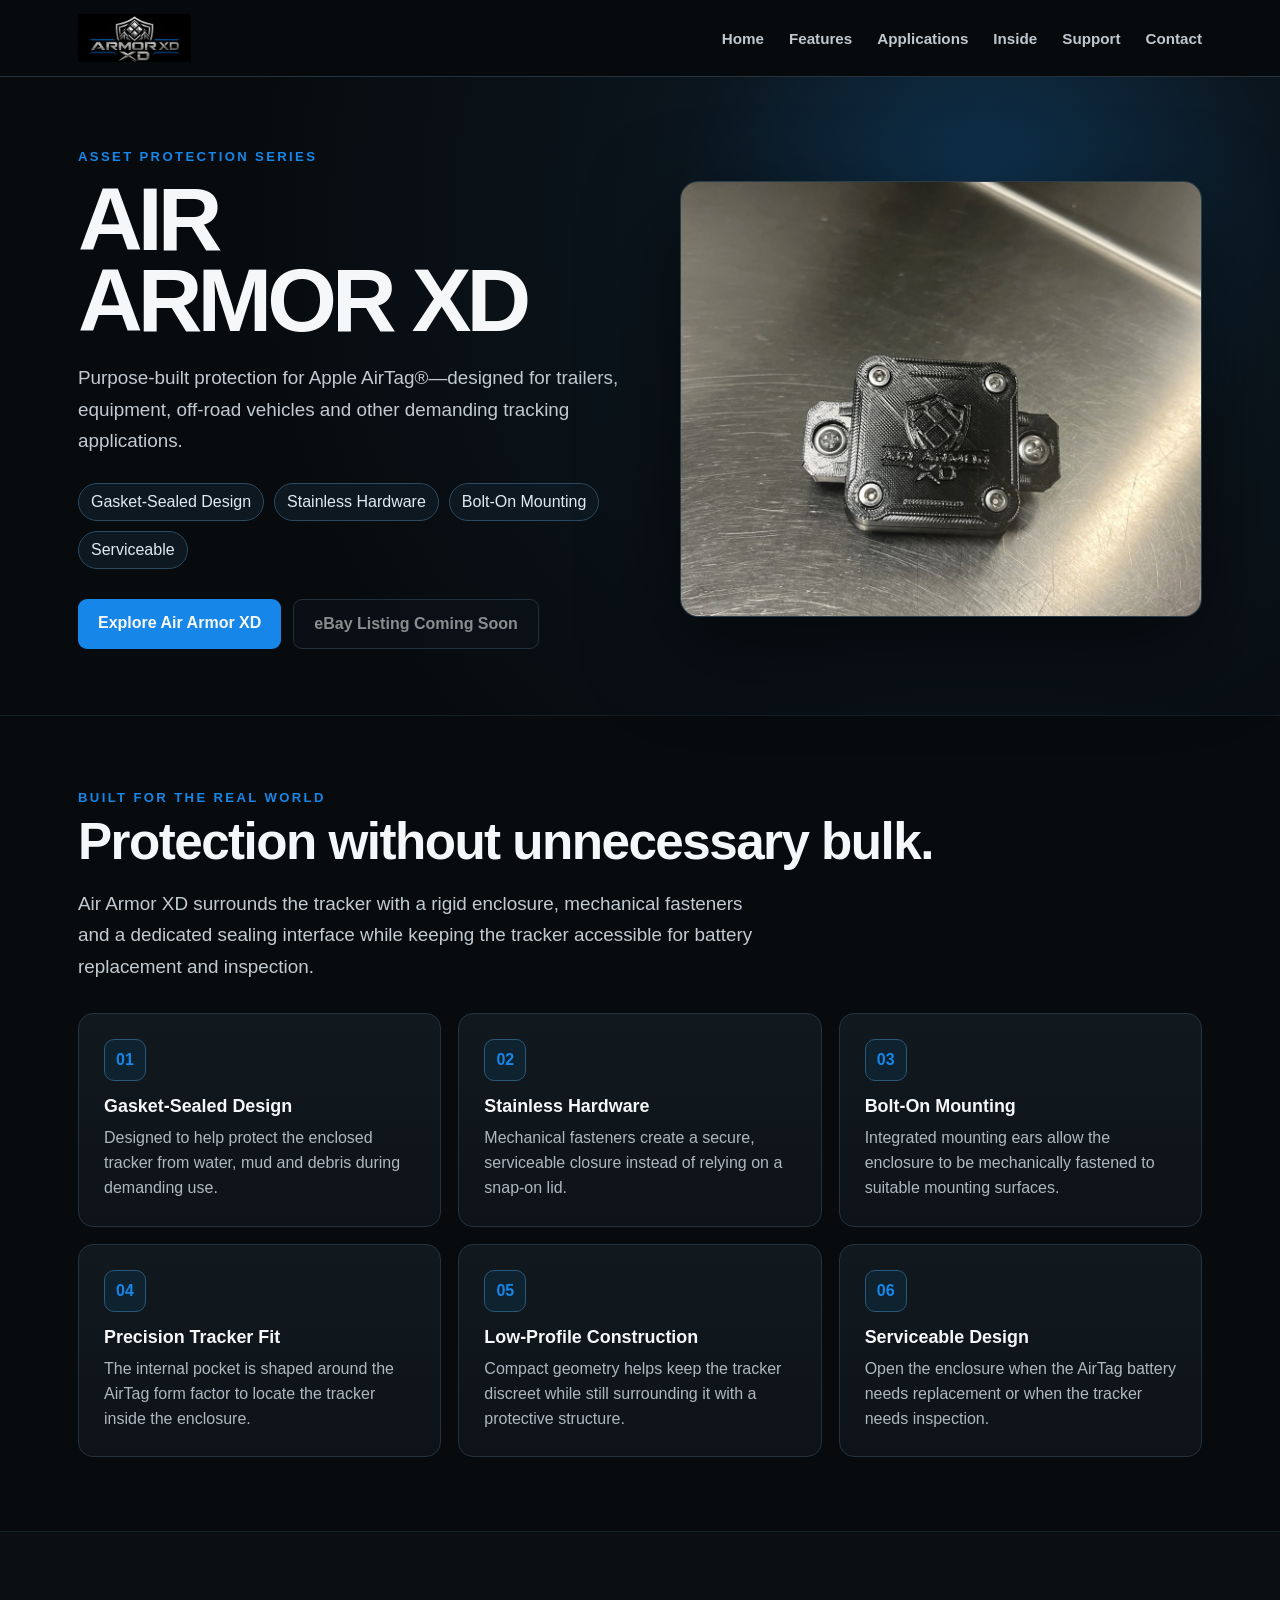
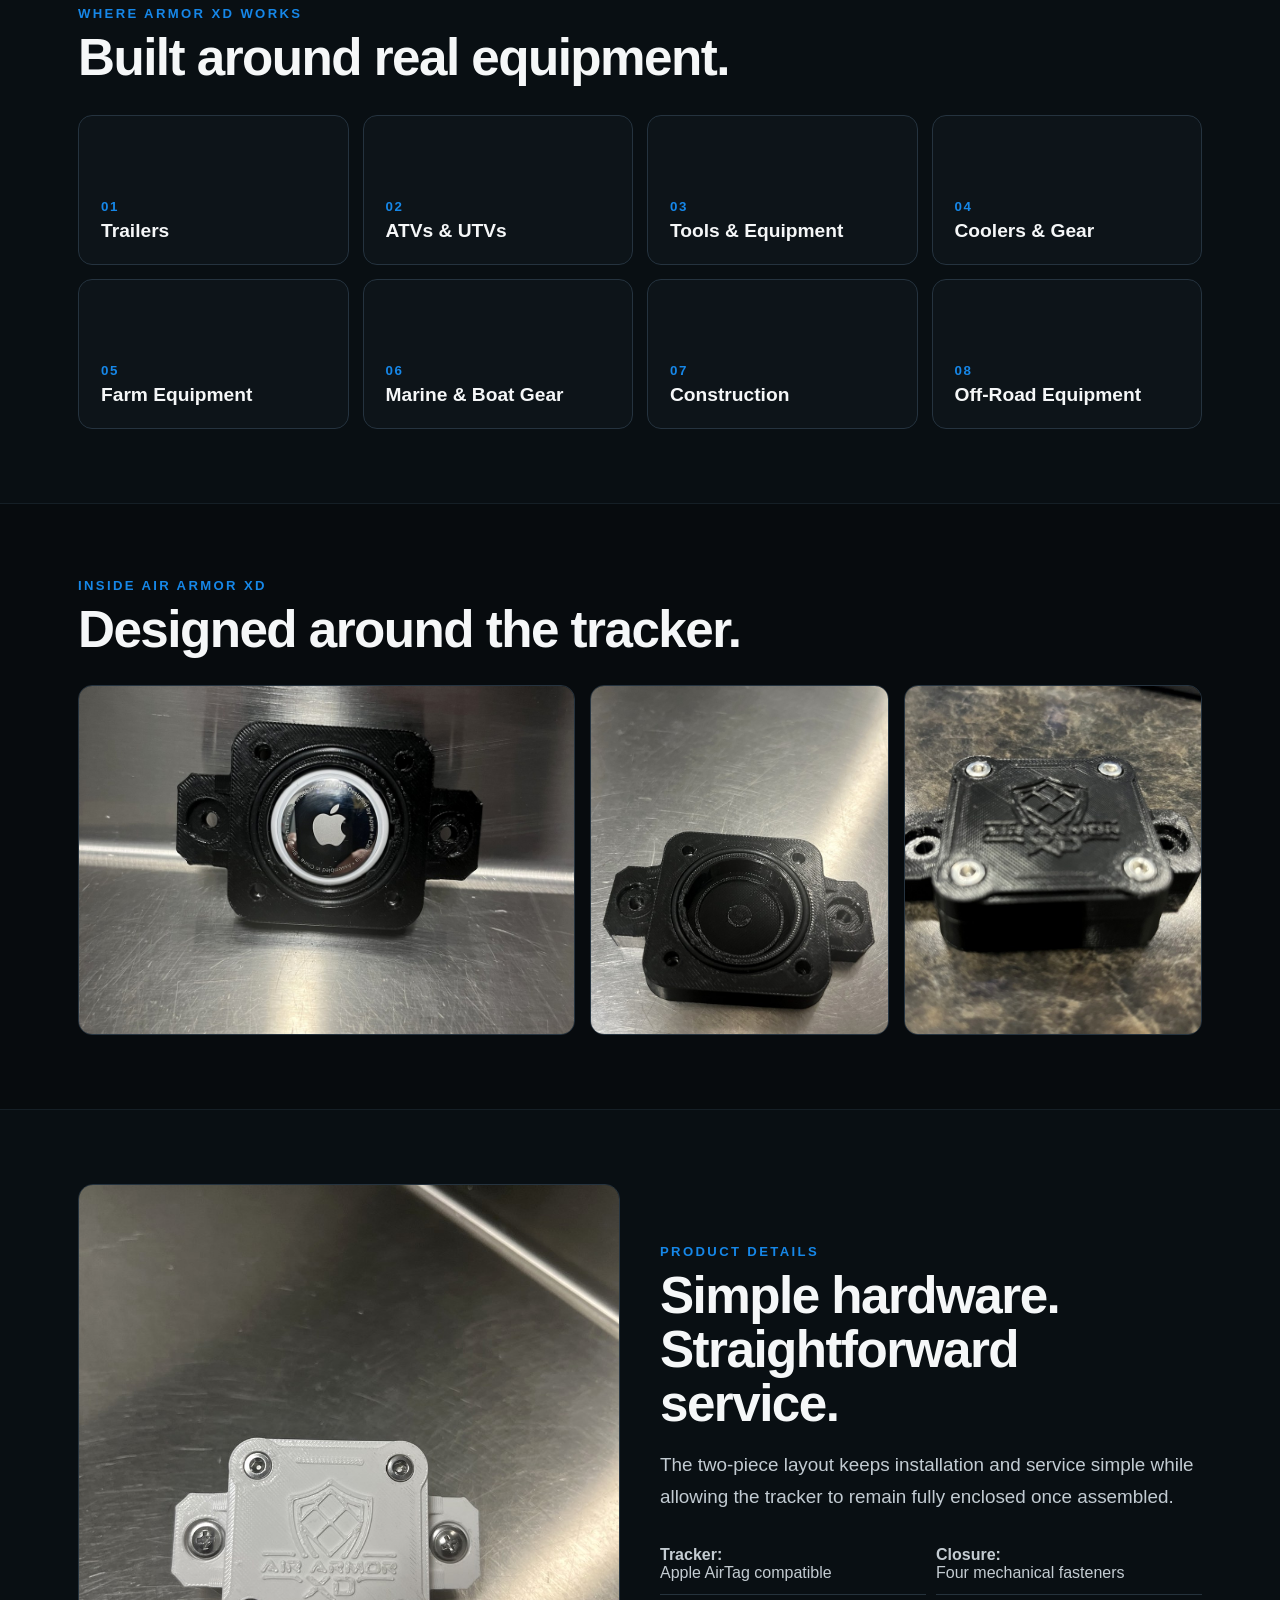
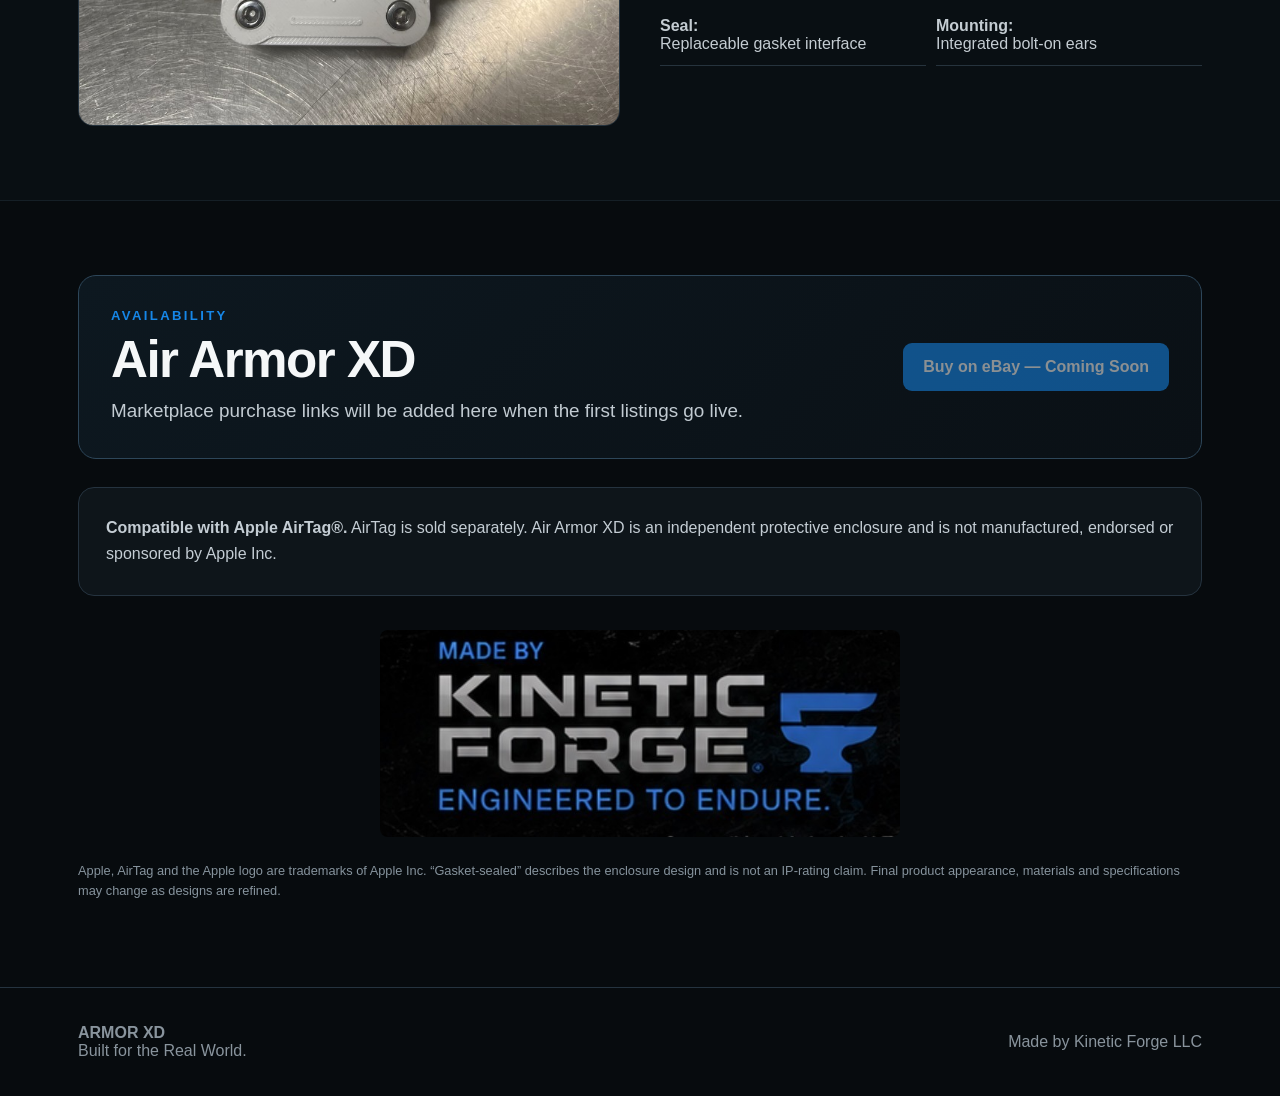
==== air-armor-xd.html @ 82a0757f "Add files via upload" ====
<!doctype html>
<html lang="en">
<head>
<meta charset="utf-8">
<meta name="viewport" content="width=device-width,initial-scale=1">
<title>Air Armor XD | Rugged AirTag Protective Enclosure</title>
<meta name="description" content="Air Armor XD is a rugged, gasket-sealed protective enclosure for Apple AirTag, built for trailers, equipment, off-road vehicles and demanding asset-tracking applications.">
<style>
:root{
  --bg:#070b0e; --panel:#0f151a; --panel2:#0b1116;
  --text:#f5f7f8; --muted:#aeb8c1; --line:#25333f;
  --blue:#1687e8; --blue2:#0d5ea6;
}
*{box-sizing:border-box}
html{scroll-behavior:smooth}
body{margin:0;background:var(--bg);color:var(--text);font-family:Inter,Arial,Helvetica,sans-serif}
a{color:inherit}
.wrap{max-width:1180px;margin:auto;padding:0 28px}
header{position:sticky;top:0;z-index:20;background:#070b0ef2;border-bottom:1px solid var(--line);backdrop-filter:blur(10px)}
.nav{height:76px;display:flex;align-items:center;justify-content:space-between;gap:28px}
.brand{display:flex;align-items:center;gap:12px;text-decoration:none;font-weight:900;letter-spacing:.12em}
.brand img{height:48px;width:auto;display:block}
nav{display:flex;align-items:center;gap:25px}
nav a{text-decoration:none;color:#c0c8cf;font-weight:700;font-size:.95rem}
nav a:hover{color:#fff}
.hero{padding:72px 0 66px;background:
 radial-gradient(circle at 77% 22%,#0f3553 0,#0b151d 28%,#070b0e 68%)}
.hero-grid{display:grid;grid-template-columns:1.02fr .98fr;gap:58px;align-items:center}
.eyebrow{color:var(--blue);font-size:.82rem;font-weight:900;letter-spacing:.18em;text-transform:uppercase}
h1{font-size:clamp(3.5rem,7vw,6.9rem);line-height:.9;letter-spacing:-.055em;margin:15px 0 22px}
h2{font-size:clamp(2.15rem,4vw,3.7rem);line-height:1.05;margin:10px 0 18px;letter-spacing:-.03em}
h3{margin:0 0 8px;font-size:1.12rem}
.lead{font-size:1.18rem;line-height:1.66;color:#c2cbd2;max-width:680px}
.hero-photo{width:100%;aspect-ratio:1.2/1;object-fit:cover;border-radius:18px;border:1px solid #2b3c49;box-shadow:0 30px 90px #0009}
.pills{display:flex;flex-wrap:wrap;gap:10px;margin:27px 0 30px}
.pill{padding:9px 12px;border:1px solid #2b4a61;border-radius:999px;background:#0d1820;color:#e0eaf2}
.actions{display:flex;gap:12px;flex-wrap:wrap}
.btn{display:inline-block;text-decoration:none;font-weight:900;border-radius:9px;padding:15px 20px}
.btn.primary{background:var(--blue)}
.btn.secondary{border:1px solid #365064;background:#0c141a}
.btn.disabled{opacity:.55;cursor:not-allowed}
.section{padding:74px 0;border-top:1px solid #151f26}
.section.dark{background:#090f13}
.features{display:grid;grid-template-columns:repeat(3,1fr);gap:17px;margin-top:31px}
.card{background:linear-gradient(180deg,#11191f,#0d1318);border:1px solid var(--line);border-radius:15px;padding:25px}
.card p{margin:8px 0 0;color:var(--muted);line-height:1.58}
.icon{width:42px;height:42px;border-radius:10px;border:1px solid #2a5878;background:#0e2230;color:var(--blue);display:grid;place-items:center;font-weight:900;margin-bottom:15px}
.app-grid{display:grid;grid-template-columns:repeat(4,1fr);gap:14px;margin-top:30px}
.app{min-height:150px;background:#0d1419;border:1px solid var(--line);border-radius:14px;padding:22px;display:flex;flex-direction:column;justify-content:flex-end}
.app small{color:var(--blue);font-weight:900;letter-spacing:.12em;text-transform:uppercase}
.app b{font-size:1.2rem;margin-top:6px}
.gallery{display:grid;grid-template-columns:1.25fr .75fr .75fr;gap:15px;margin-top:28px}
.gallery img{width:100%;height:350px;object-fit:cover;border-radius:14px;border:1px solid var(--line)}
.detail-grid{display:grid;grid-template-columns:1fr 1fr;gap:40px;align-items:center}
.detail-grid img{width:100%;border-radius:15px;border:1px solid var(--line)}
.specs{display:grid;grid-template-columns:1fr 1fr;gap:10px;margin-top:22px}
.spec{border-bottom:1px solid #26333d;padding:12px 0;color:#c4ccd2}
.note{background:#0e151a;border:1px solid var(--line);border-radius:16px;padding:27px;color:#c4cdd4;line-height:1.65}
.buybox{display:flex;justify-content:space-between;gap:30px;align-items:center;background:linear-gradient(135deg,#0d1820,#0a1015);border:1px solid #2d4659;border-radius:18px;padding:32px}
.kf{display:flex;justify-content:center;margin-top:34px}
.kf img{max-width:520px;width:100%;border-radius:8px}
.legal{font-size:.8rem;color:#86939d;line-height:1.55;margin-top:24px}
footer{padding:36px 0;border-top:1px solid var(--line);color:#89949d}
.footer-grid{display:flex;justify-content:space-between;gap:20px;align-items:center}
@media(max-width:900px){
 .hero-grid,.detail-grid{grid-template-columns:1fr}
 .features{grid-template-columns:1fr 1fr}
 .app-grid{grid-template-columns:1fr 1fr}
 .gallery{grid-template-columns:1fr 1fr}
 .gallery img:first-child{grid-column:1/-1}
 nav{display:none}
}
@media(max-width:600px){
 .features,.app-grid,.gallery,.specs{grid-template-columns:1fr}
 .gallery img:first-child{grid-column:auto}
 .gallery img{height:auto}
 .buybox,.footer-grid{flex-direction:column;align-items:flex-start}
 .brand img{height:40px}
}
</style>
</head>
<body>
<header>
  <div class="wrap nav">
    <a class="brand" href="index.html"><img src="armorxd-logo.jpg" alt="Armor XD"></a>
    <nav>
      <a href="index.html">Home</a>
      <a href="#features">Features</a>
      <a href="#applications">Applications</a>
      <a href="#inside">Inside</a>
      <a href="support.html">Support</a>
      <a href="contact.html">Contact</a>
    </nav>
  </div>
</header>

<main>
<section class="hero">
  <div class="wrap hero-grid">
    <div>
      <div class="eyebrow">Asset Protection Series</div>
      <h1>AIR<br>ARMOR XD</h1>
      <p class="lead">Purpose-built protection for Apple AirTag®—designed for trailers, equipment, off-road vehicles and other demanding tracking applications.</p>
      <div class="pills">
        <span class="pill">Gasket-Sealed Design</span>
        <span class="pill">Stainless Hardware</span>
        <span class="pill">Bolt-On Mounting</span>
        <span class="pill">Serviceable</span>
      </div>
      <div class="actions">
        <a class="btn primary" href="#features">Explore Air Armor XD</a>
        <span class="btn secondary disabled">eBay Listing Coming Soon</span>
      </div>
    </div>
    <img class="hero-photo" src="air-hero.jpg" alt="Black Air Armor XD protective enclosure">
  </div>
</section>

<section id="features" class="section">
  <div class="wrap">
    <div class="eyebrow">Built for the Real World</div>
    <h2>Protection without unnecessary bulk.</h2>
    <p class="lead">Air Armor XD surrounds the tracker with a rigid enclosure, mechanical fasteners and a dedicated sealing interface while keeping the tracker accessible for battery replacement and inspection.</p>
    <div class="features">
      <div class="card"><div class="icon">01</div><h3>Gasket-Sealed Design</h3><p>Designed to help protect the enclosed tracker from water, mud and debris during demanding use.</p></div>
      <div class="card"><div class="icon">02</div><h3>Stainless Hardware</h3><p>Mechanical fasteners create a secure, serviceable closure instead of relying on a snap-on lid.</p></div>
      <div class="card"><div class="icon">03</div><h3>Bolt-On Mounting</h3><p>Integrated mounting ears allow the enclosure to be mechanically fastened to suitable mounting surfaces.</p></div>
      <div class="card"><div class="icon">04</div><h3>Precision Tracker Fit</h3><p>The internal pocket is shaped around the AirTag form factor to locate the tracker inside the enclosure.</p></div>
      <div class="card"><div class="icon">05</div><h3>Low-Profile Construction</h3><p>Compact geometry helps keep the tracker discreet while still surrounding it with a protective structure.</p></div>
      <div class="card"><div class="icon">06</div><h3>Serviceable Design</h3><p>Open the enclosure when the AirTag battery needs replacement or when the tracker needs inspection.</p></div>
    </div>
  </div>
</section>

<section id="applications" class="section dark">
  <div class="wrap">
    <div class="eyebrow">Where Armor XD Works</div>
    <h2>Built around real equipment.</h2>
    <div class="app-grid">
      <div class="app"><small>01</small><b>Trailers</b></div>
      <div class="app"><small>02</small><b>ATVs & UTVs</b></div>
      <div class="app"><small>03</small><b>Tools & Equipment</b></div>
      <div class="app"><small>04</small><b>Coolers & Gear</b></div>
      <div class="app"><small>05</small><b>Farm Equipment</b></div>
      <div class="app"><small>06</small><b>Marine & Boat Gear</b></div>
      <div class="app"><small>07</small><b>Construction</b></div>
      <div class="app"><small>08</small><b>Off-Road Equipment</b></div>
    </div>
  </div>
</section>

<section id="inside" class="section">
  <div class="wrap">
    <div class="eyebrow">Inside Air Armor XD</div>
    <h2>Designed around the tracker.</h2>
    <div class="gallery">
      <img src="air-open.jpg" alt="Air Armor XD open with Apple AirTag installed">
      <img src="air-cavity.jpg" alt="Air Armor XD internal cavity and gasket">
      <img src="air-angle.jpg" alt="Closed Air Armor XD enclosure">
    </div>
  </div>
</section>

<section class="section dark">
  <div class="wrap detail-grid">
    <img src="air-white.jpg" alt="White Air Armor XD enclosure">
    <div>
      <div class="eyebrow">Product Details</div>
      <h2>Simple hardware. Straightforward service.</h2>
      <p class="lead">The two-piece layout keeps installation and service simple while allowing the tracker to remain fully enclosed once assembled.</p>
      <div class="specs">
        <div class="spec"><b>Tracker:</b><br>Apple AirTag compatible</div>
        <div class="spec"><b>Closure:</b><br>Four mechanical fasteners</div>
        <div class="spec"><b>Seal:</b><br>Replaceable gasket interface</div>
        <div class="spec"><b>Mounting:</b><br>Integrated bolt-on ears</div>
      </div>
    </div>
  </div>
</section>

<section class="section">
  <div class="wrap">
    <div class="buybox">
      <div>
        <div class="eyebrow">Availability</div>
        <h2 style="margin-bottom:8px">Air Armor XD</h2>
        <p class="lead" style="margin:0">Marketplace purchase links will be added here when the first listings go live.</p>
      </div>
      <span class="btn primary disabled">Buy on eBay — Coming Soon</span>
    </div>

    <div class="note" style="margin-top:28px">
      <strong>Compatible with Apple AirTag®.</strong> AirTag is sold separately. Air Armor XD is an independent protective enclosure and is not manufactured, endorsed or sponsored by Apple Inc.
    </div>

    <div class="kf">
      <img src="kinetic-forge-logo.jpg" alt="Made by Kinetic Forge — Engineered to Endure">
    </div>

    <p class="legal">Apple, AirTag and the Apple logo are trademarks of Apple Inc. “Gasket-sealed” describes the enclosure design and is not an IP-rating claim. Final product appearance, materials and specifications may change as designs are refined.</p>
  </div>
</section>
</main>

<footer>
  <div class="wrap footer-grid">
    <div><strong>ARMOR XD</strong><br>Built for the Real World.</div>
    <div>Made by Kinetic Forge LLC</div>
  </div>
</footer>
</body>
</html>
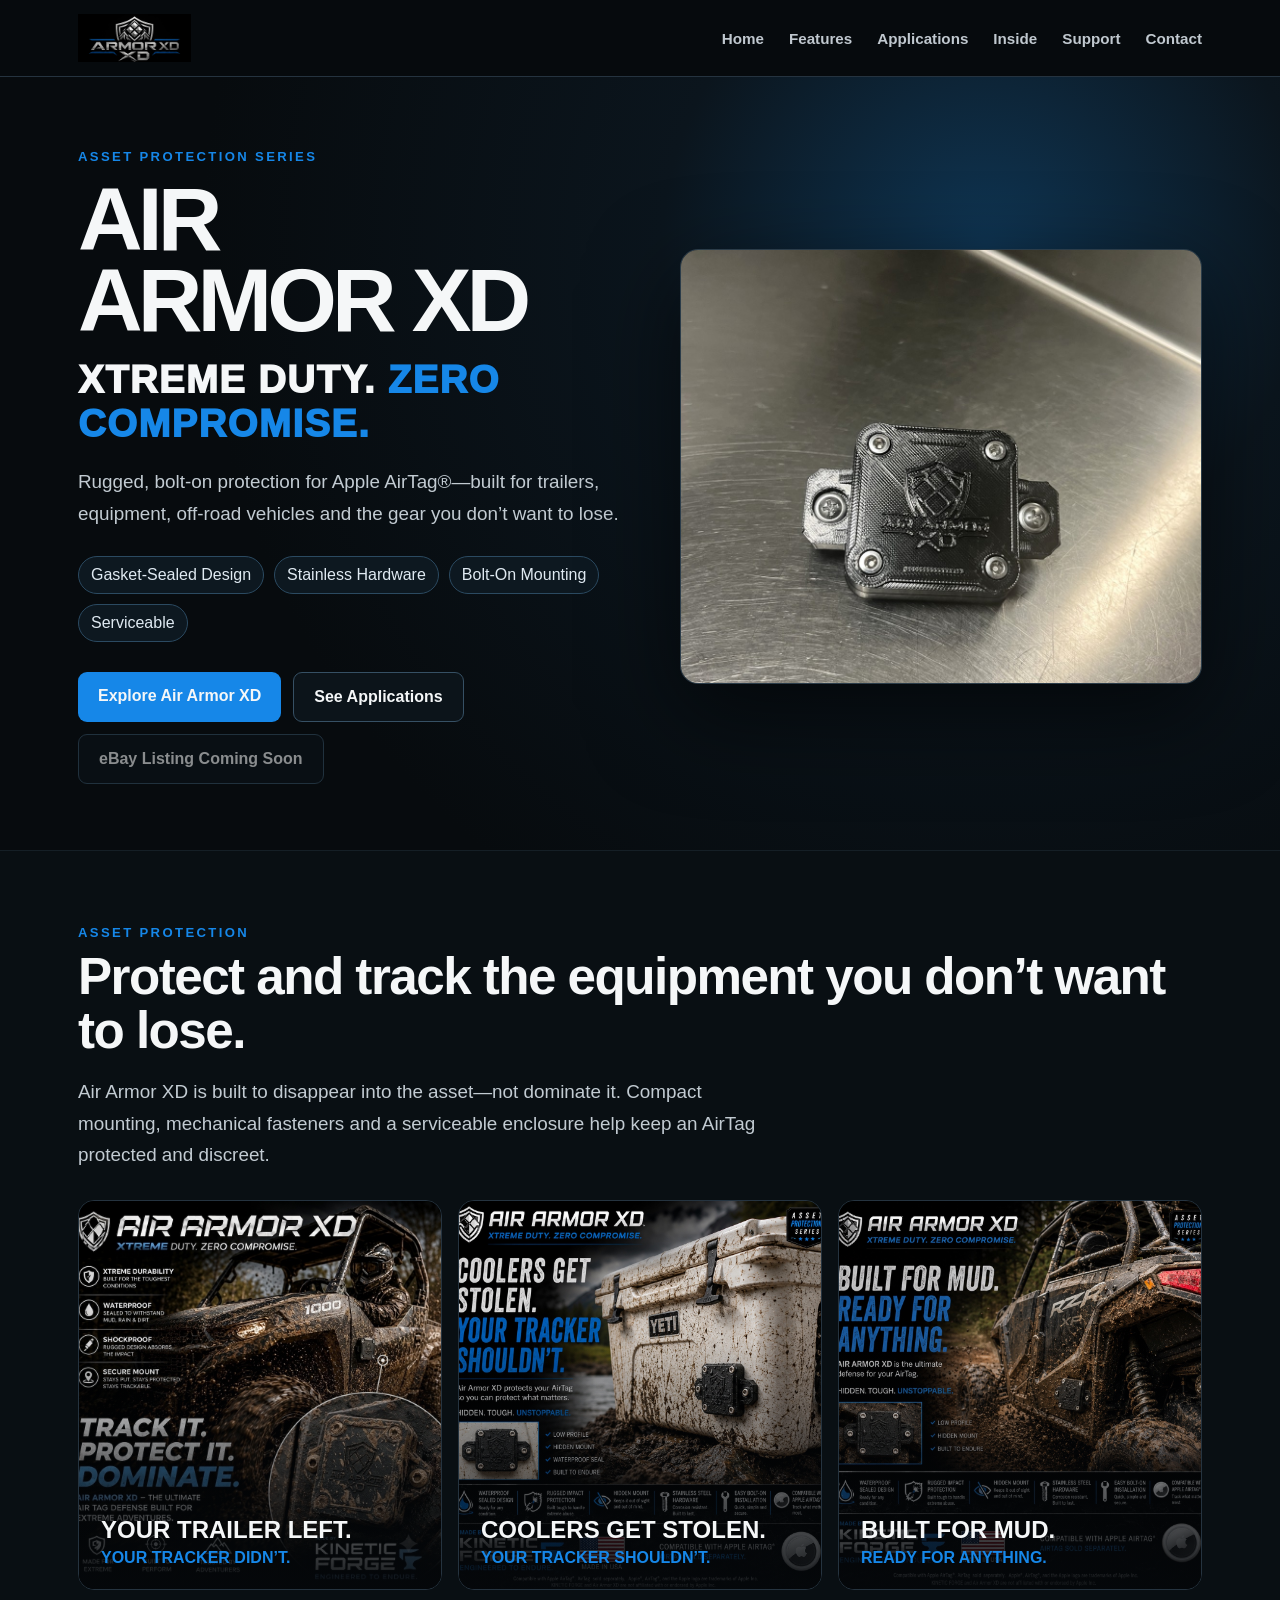
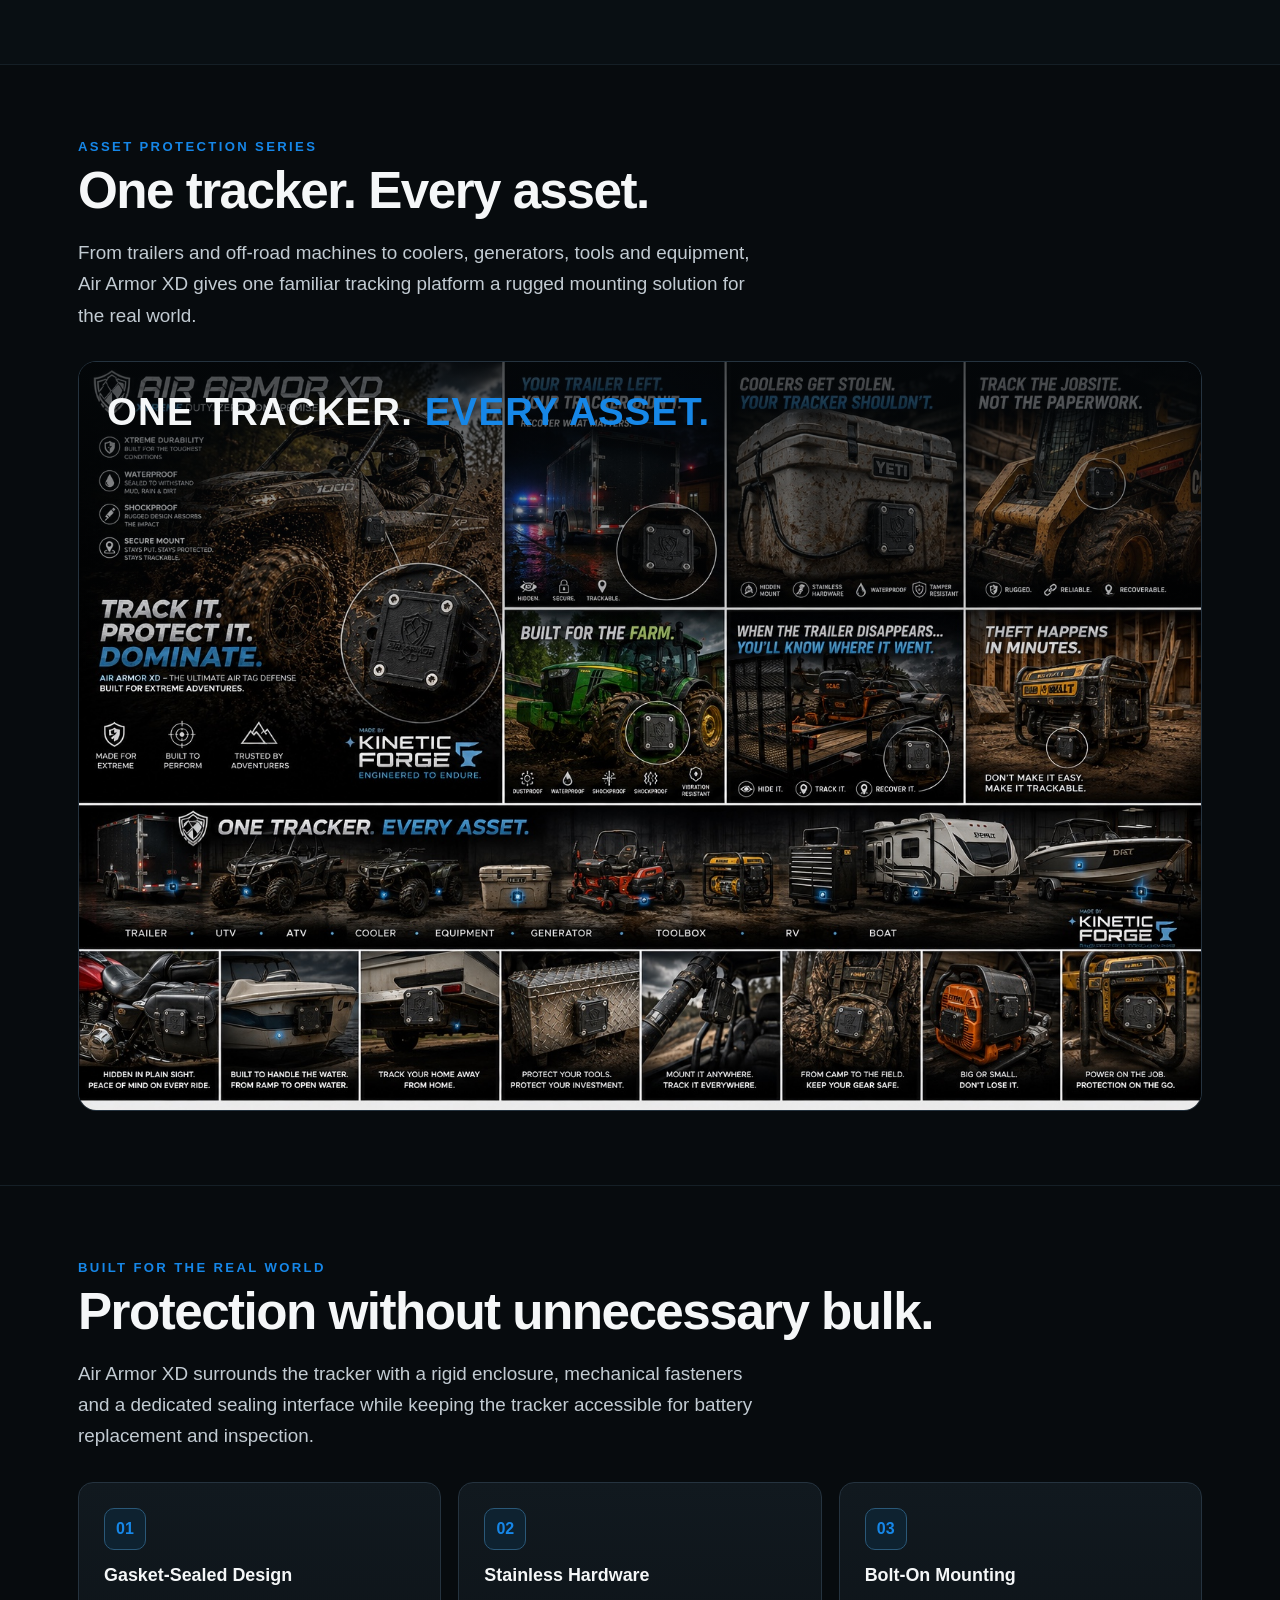
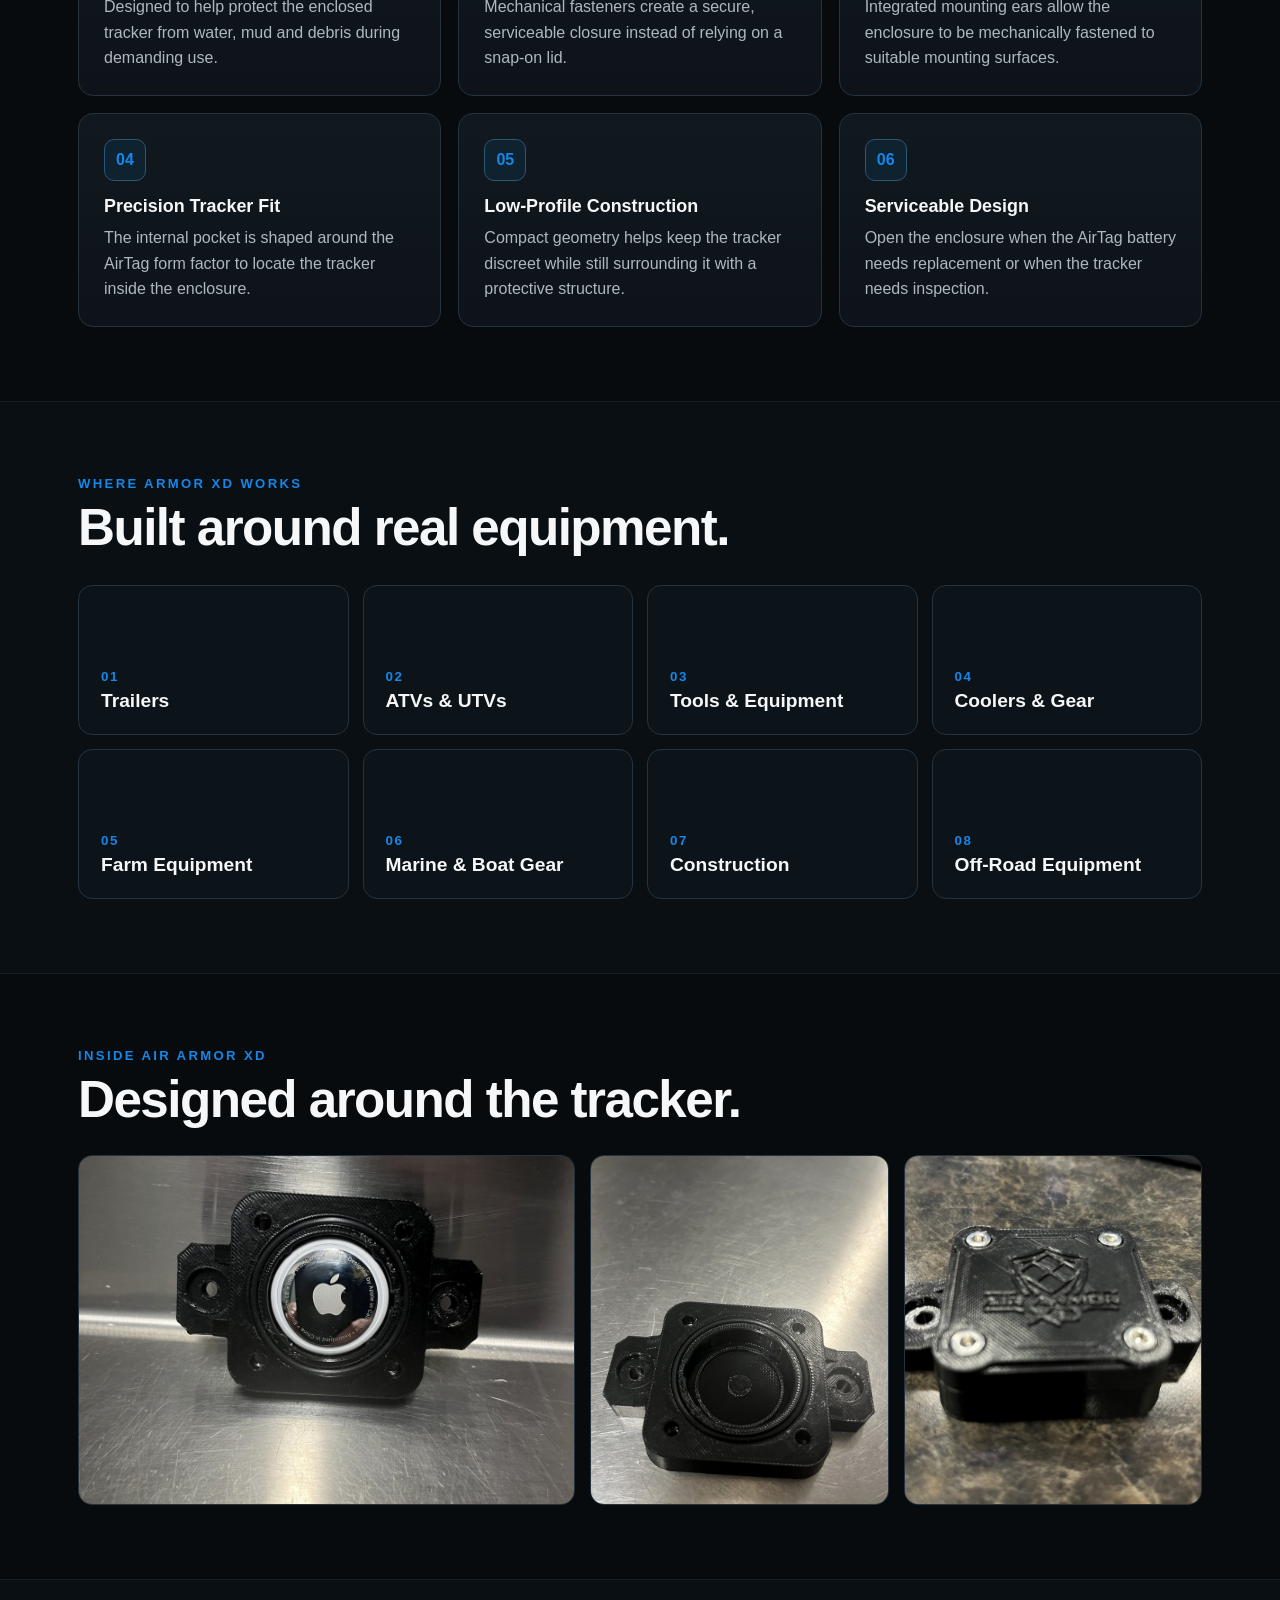
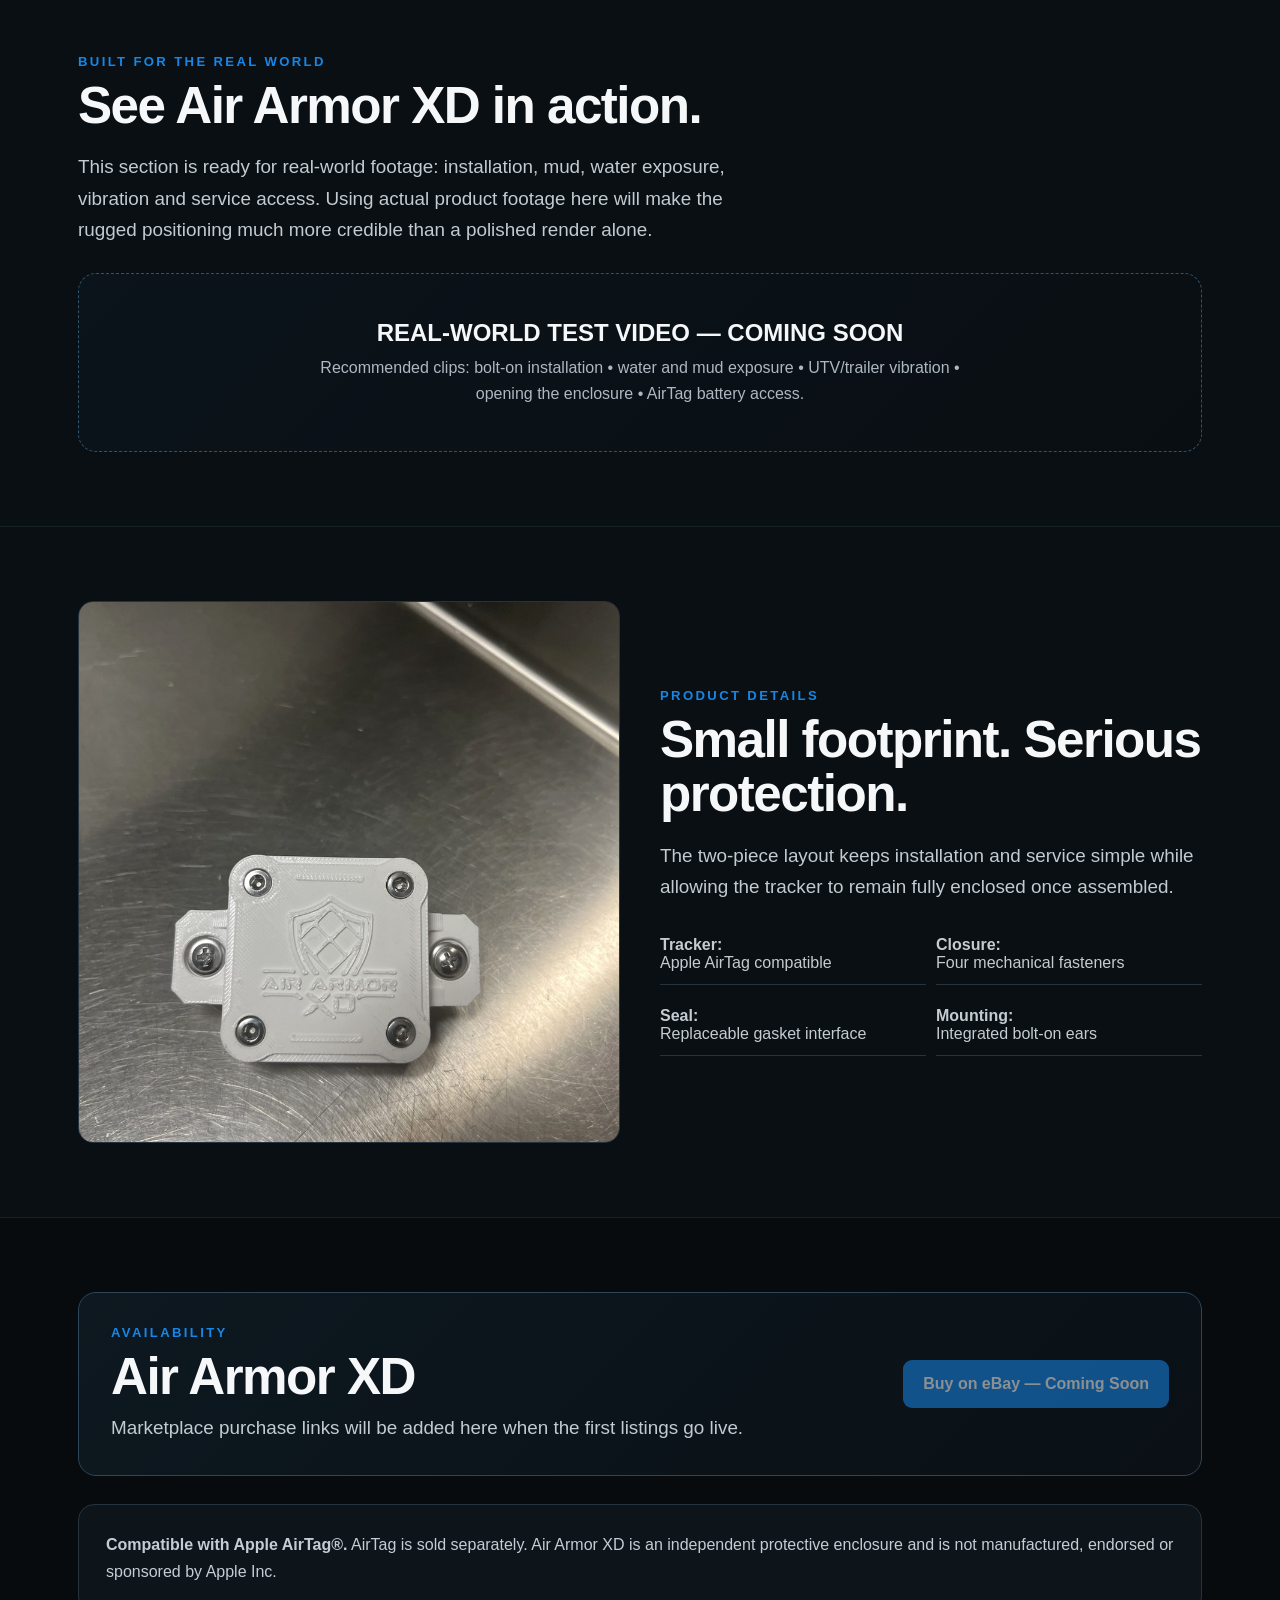
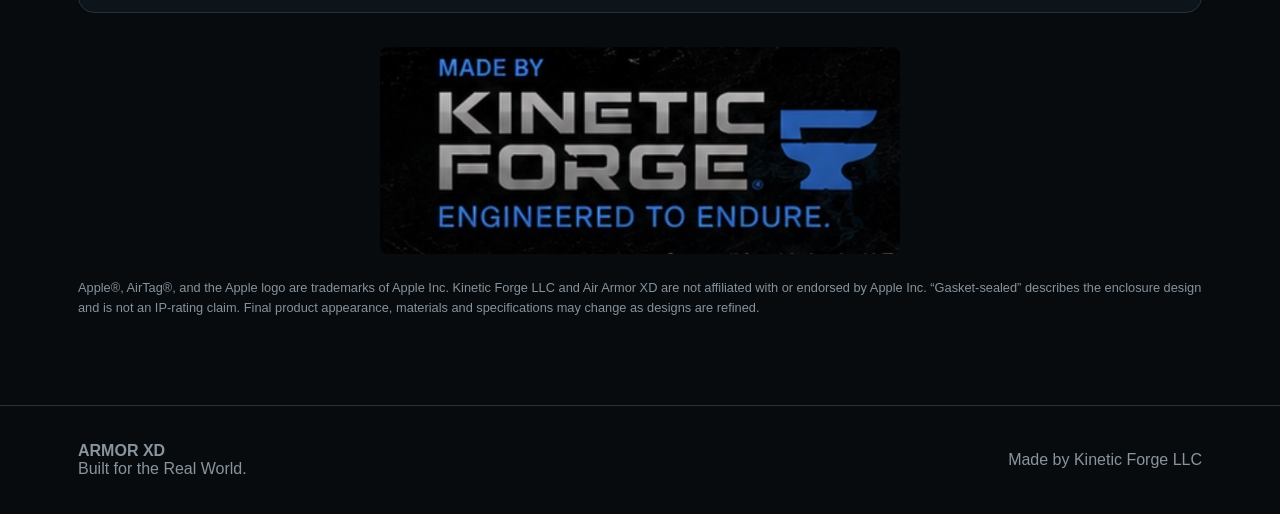
==== commit 60af6dbc: "Add files via upload" ====
--- a/air-armor-xd.html
+++ b/air-armor-xd.html
@@ -40,6 +40,10 @@
 .btn.secondary{border:1px solid #365064;background:#0c141a}
 .btn.disabled{opacity:.55;cursor:not-allowed}
 .section{padding:74px 0;border-top:1px solid #151f26}
+.tagline{font-size:clamp(1.5rem,3vw,2.45rem);font-weight:950;letter-spacing:.035em;margin:-4px 0 20px}.tagline span{color:var(--blue)}
+.problem-grid{display:grid;grid-template-columns:repeat(3,1fr);gap:16px;margin-top:30px}.story{position:relative;min-height:390px;border:1px solid var(--line);border-radius:16px;overflow:hidden;background:#0c1217}.story img{width:100%;height:100%;object-fit:cover;position:absolute;inset:0}.story:after{content:"";position:absolute;inset:0;background:linear-gradient(180deg,transparent 35%,#05080be8 100%)}.story-copy{position:absolute;z-index:2;left:22px;right:22px;bottom:22px}.story-copy b{font-size:1.5rem;line-height:1.02}.story-copy span{display:block;color:var(--blue);font-weight:900;margin-top:7px}
+.asset-banner{position:relative;border:1px solid var(--line);border-radius:18px;overflow:hidden;margin-top:30px}.asset-banner img{display:block;width:100%}.asset-banner .overlay{position:absolute;inset:0;display:flex;align-items:flex-start;padding:28px;background:linear-gradient(180deg,#05090cbb,transparent 42%)}.asset-banner h3{font-size:clamp(1.6rem,3vw,2.8rem);letter-spacing:.03em}.asset-banner h3 span{color:var(--blue)}
+.video-placeholder{border:1px dashed #31526b;border-radius:18px;padding:45px;text-align:center;background:linear-gradient(135deg,#0b141b,#090e12);margin-top:28px}.video-placeholder strong{display:block;font-size:1.5rem;margin-bottom:8px}.video-placeholder p{color:var(--muted);margin:0 auto;max-width:650px;line-height:1.6}
 .section.dark{background:#090f13}
 .features{display:grid;grid-template-columns:repeat(3,1fr);gap:17px;margin-top:31px}
 .card{background:linear-gradient(180deg,#11191f,#0d1318);border:1px solid var(--line);border-radius:15px;padding:25px}
@@ -63,6 +67,7 @@
 footer{padding:36px 0;border-top:1px solid var(--line);color:#89949d}
 .footer-grid{display:flex;justify-content:space-between;gap:20px;align-items:center}
 @media(max-width:900px){
+ .problem-grid{grid-template-columns:1fr 1fr}
  .hero-grid,.detail-grid{grid-template-columns:1fr}
  .features{grid-template-columns:1fr 1fr}
  .app-grid{grid-template-columns:1fr 1fr}
@@ -71,6 +76,7 @@
  nav{display:none}
 }
 @media(max-width:600px){
+ .problem-grid{grid-template-columns:1fr}
  .features,.app-grid,.gallery,.specs{grid-template-columns:1fr}
  .gallery img:first-child{grid-column:auto}
  .gallery img{height:auto}
@@ -100,7 +106,7 @@
     <div>
       <div class="eyebrow">Asset Protection Series</div>
       <h1>AIR<br>ARMOR XD</h1>
-      <p class="lead">Purpose-built protection for Apple AirTag®—designed for trailers, equipment, off-road vehicles and other demanding tracking applications.</p>
+      <div class="tagline">XTREME DUTY. <span>ZERO COMPROMISE.</span></div><p class="lead">Rugged, bolt-on protection for Apple AirTag®—built for trailers, equipment, off-road vehicles and the gear you don’t want to lose.</p>
       <div class="pills">
         <span class="pill">Gasket-Sealed Design</span>
         <span class="pill">Stainless Hardware</span>
@@ -109,11 +115,35 @@
       </div>
       <div class="actions">
         <a class="btn primary" href="#features">Explore Air Armor XD</a>
+        <a class="btn secondary" href="#applications">See Applications</a>
         <span class="btn secondary disabled">eBay Listing Coming Soon</span>
       </div>
     </div>
     <img class="hero-photo" src="air-hero.jpg" alt="Black Air Armor XD protective enclosure">
   </div>
+</section>
+
+
+<section class="section dark">
+  <div class="wrap">
+    <div class="eyebrow">Asset Protection</div>
+    <h2>Protect and track the equipment you don’t want to lose.</h2>
+    <p class="lead">Air Armor XD is built to disappear into the asset—not dominate it. Compact mounting, mechanical fasteners and a serviceable enclosure help keep an AirTag protected and discreet.</p>
+    <div class="problem-grid">
+      <div class="story"><img src="application-trailer.jpg" alt="Air Armor XD trailer application"><div class="story-copy"><b>YOUR TRAILER LEFT.</b><span>YOUR TRACKER DIDN’T.</span></div></div>
+      <div class="story"><img src="application-cooler.jpg" alt="Air Armor XD cooler application"><div class="story-copy"><b>COOLERS GET STOLEN.</b><span>YOUR TRACKER SHOULDN’T.</span></div></div>
+      <div class="story"><img src="application-utv.jpg" alt="Air Armor XD off-road application"><div class="story-copy"><b>BUILT FOR MUD.</b><span>READY FOR ANYTHING.</span></div></div>
+    </div>
+  </div>
+</section>
+
+<section class="section">
+ <div class="wrap">
+  <div class="eyebrow">Asset Protection Series</div>
+  <h2>One tracker. Every asset.</h2>
+  <p class="lead">From trailers and off-road machines to coolers, generators, tools and equipment, Air Armor XD gives one familiar tracking platform a rugged mounting solution for the real world.</p>
+  <div class="asset-banner"><img src="application-series.jpg" alt="Air Armor XD applications across trailers, UTVs, equipment, coolers, generators and boats"><div class="overlay"><h3>ONE TRACKER. <span>EVERY ASSET.</span></h3></div></div>
+ </div>
 </section>
 
 <section id="features" class="section">
@@ -161,12 +191,22 @@
   </div>
 </section>
 
+
+<section class="section dark">
+ <div class="wrap">
+  <div class="eyebrow">Built for the Real World</div>
+  <h2>See Air Armor XD in action.</h2>
+  <p class="lead">This section is ready for real-world footage: installation, mud, water exposure, vibration and service access. Using actual product footage here will make the rugged positioning much more credible than a polished render alone.</p>
+  <div class="video-placeholder"><strong>REAL-WORLD TEST VIDEO — COMING SOON</strong><p>Recommended clips: bolt-on installation • water and mud exposure • UTV/trailer vibration • opening the enclosure • AirTag battery access.</p></div>
+ </div>
+</section>
+
 <section class="section dark">
   <div class="wrap detail-grid">
     <img src="air-white.jpg" alt="White Air Armor XD enclosure">
     <div>
       <div class="eyebrow">Product Details</div>
-      <h2>Simple hardware. Straightforward service.</h2>
+      <h2>Small footprint. Serious protection.</h2>
       <p class="lead">The two-piece layout keeps installation and service simple while allowing the tracker to remain fully enclosed once assembled.</p>
       <div class="specs">
         <div class="spec"><b>Tracker:</b><br>Apple AirTag compatible</div>
@@ -197,7 +237,7 @@
       <img src="kinetic-forge-logo.jpg" alt="Made by Kinetic Forge — Engineered to Endure">
     </div>
 
-    <p class="legal">Apple, AirTag and the Apple logo are trademarks of Apple Inc. “Gasket-sealed” describes the enclosure design and is not an IP-rating claim. Final product appearance, materials and specifications may change as designs are refined.</p>
+    <p class="legal">Apple®, AirTag®, and the Apple logo are trademarks of Apple Inc. Kinetic Forge LLC and Air Armor XD are not affiliated with or endorsed by Apple Inc. “Gasket-sealed” describes the enclosure design and is not an IP-rating claim. Final product appearance, materials and specifications may change as designs are refined.</p>
   </div>
 </section>
 </main>
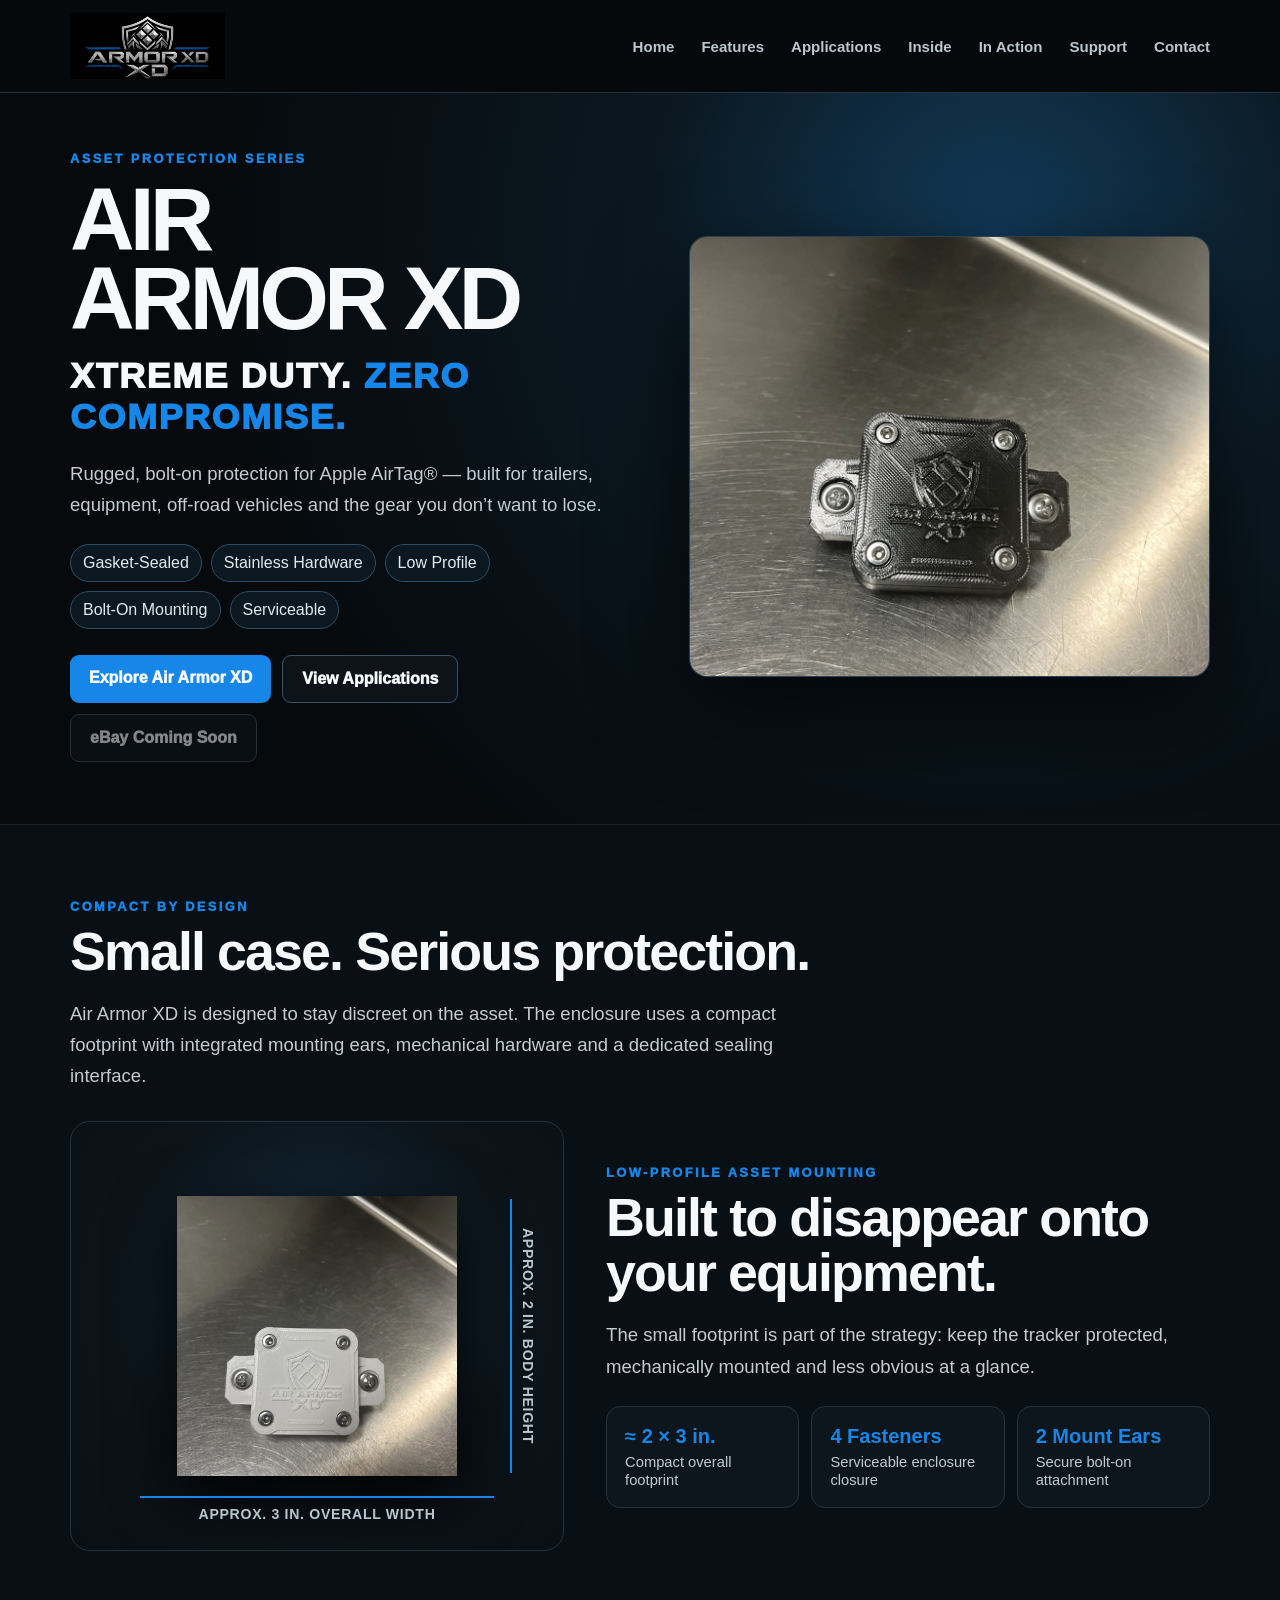
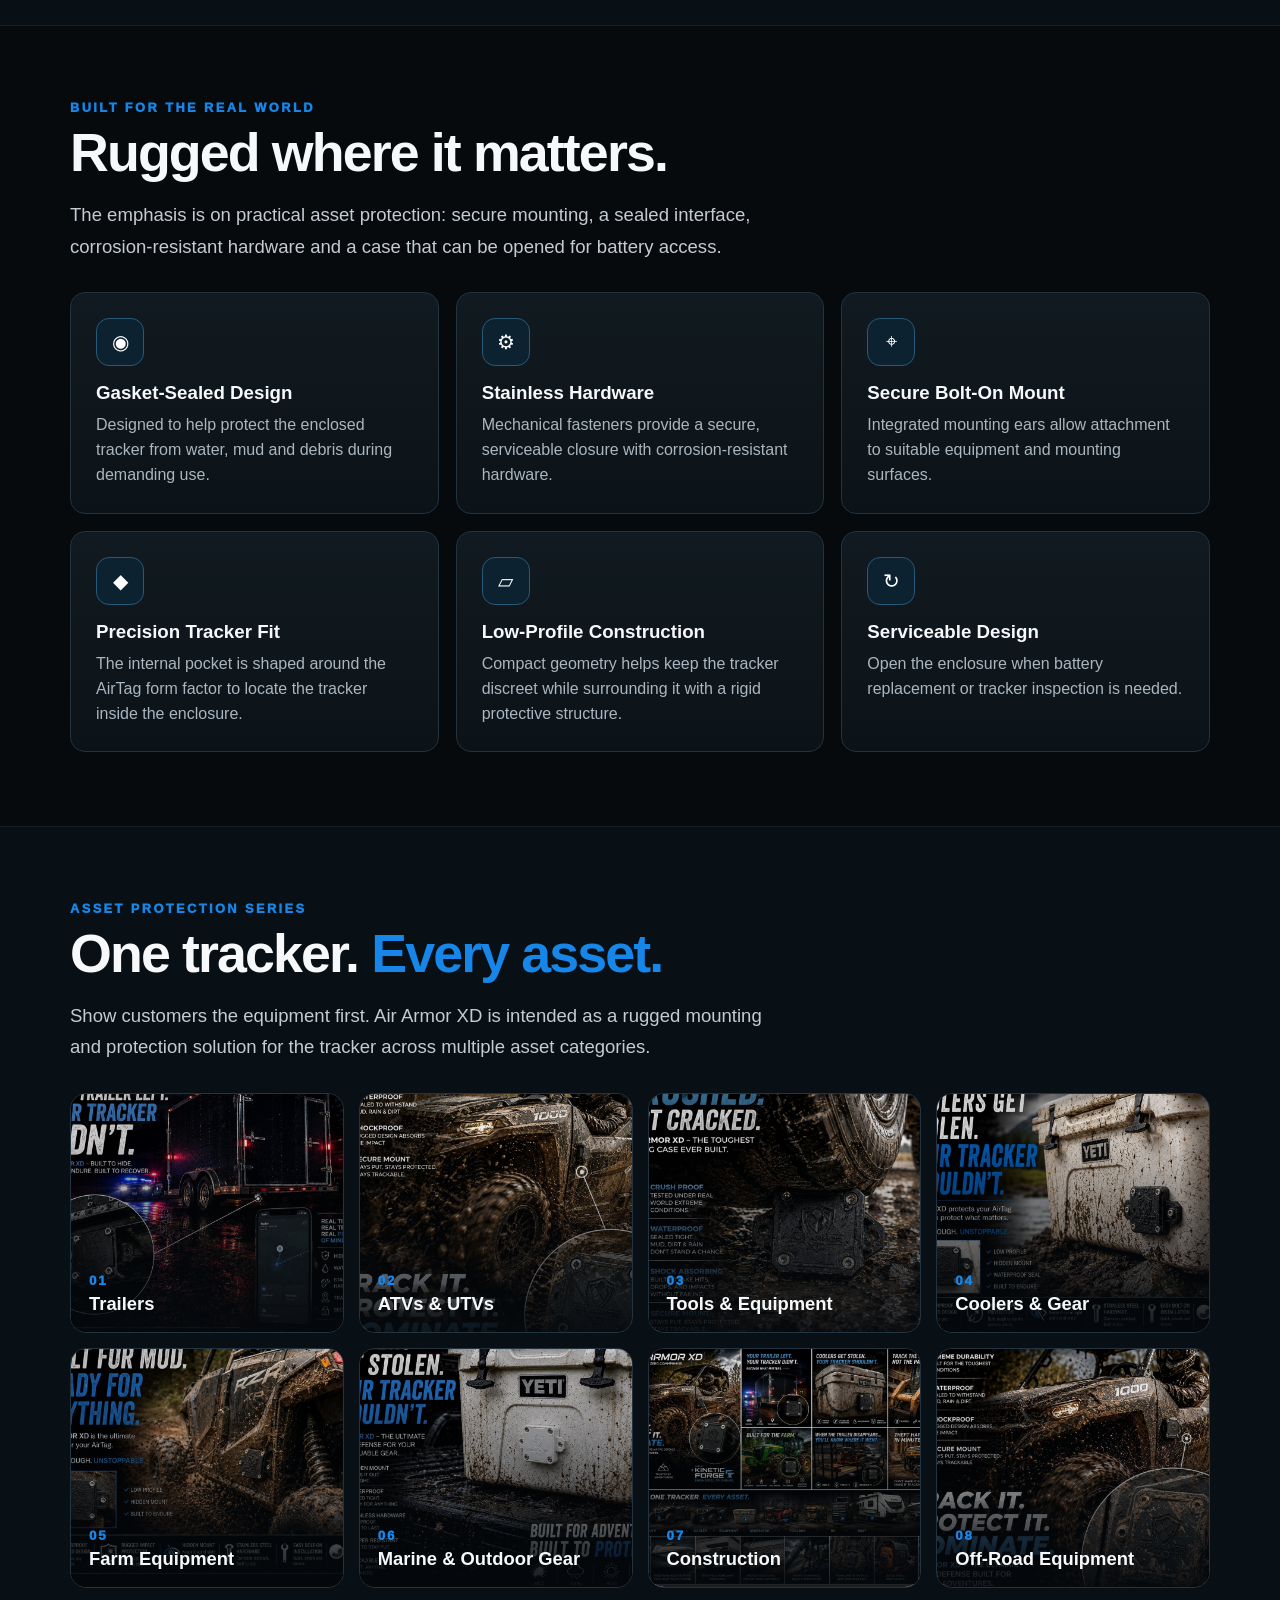
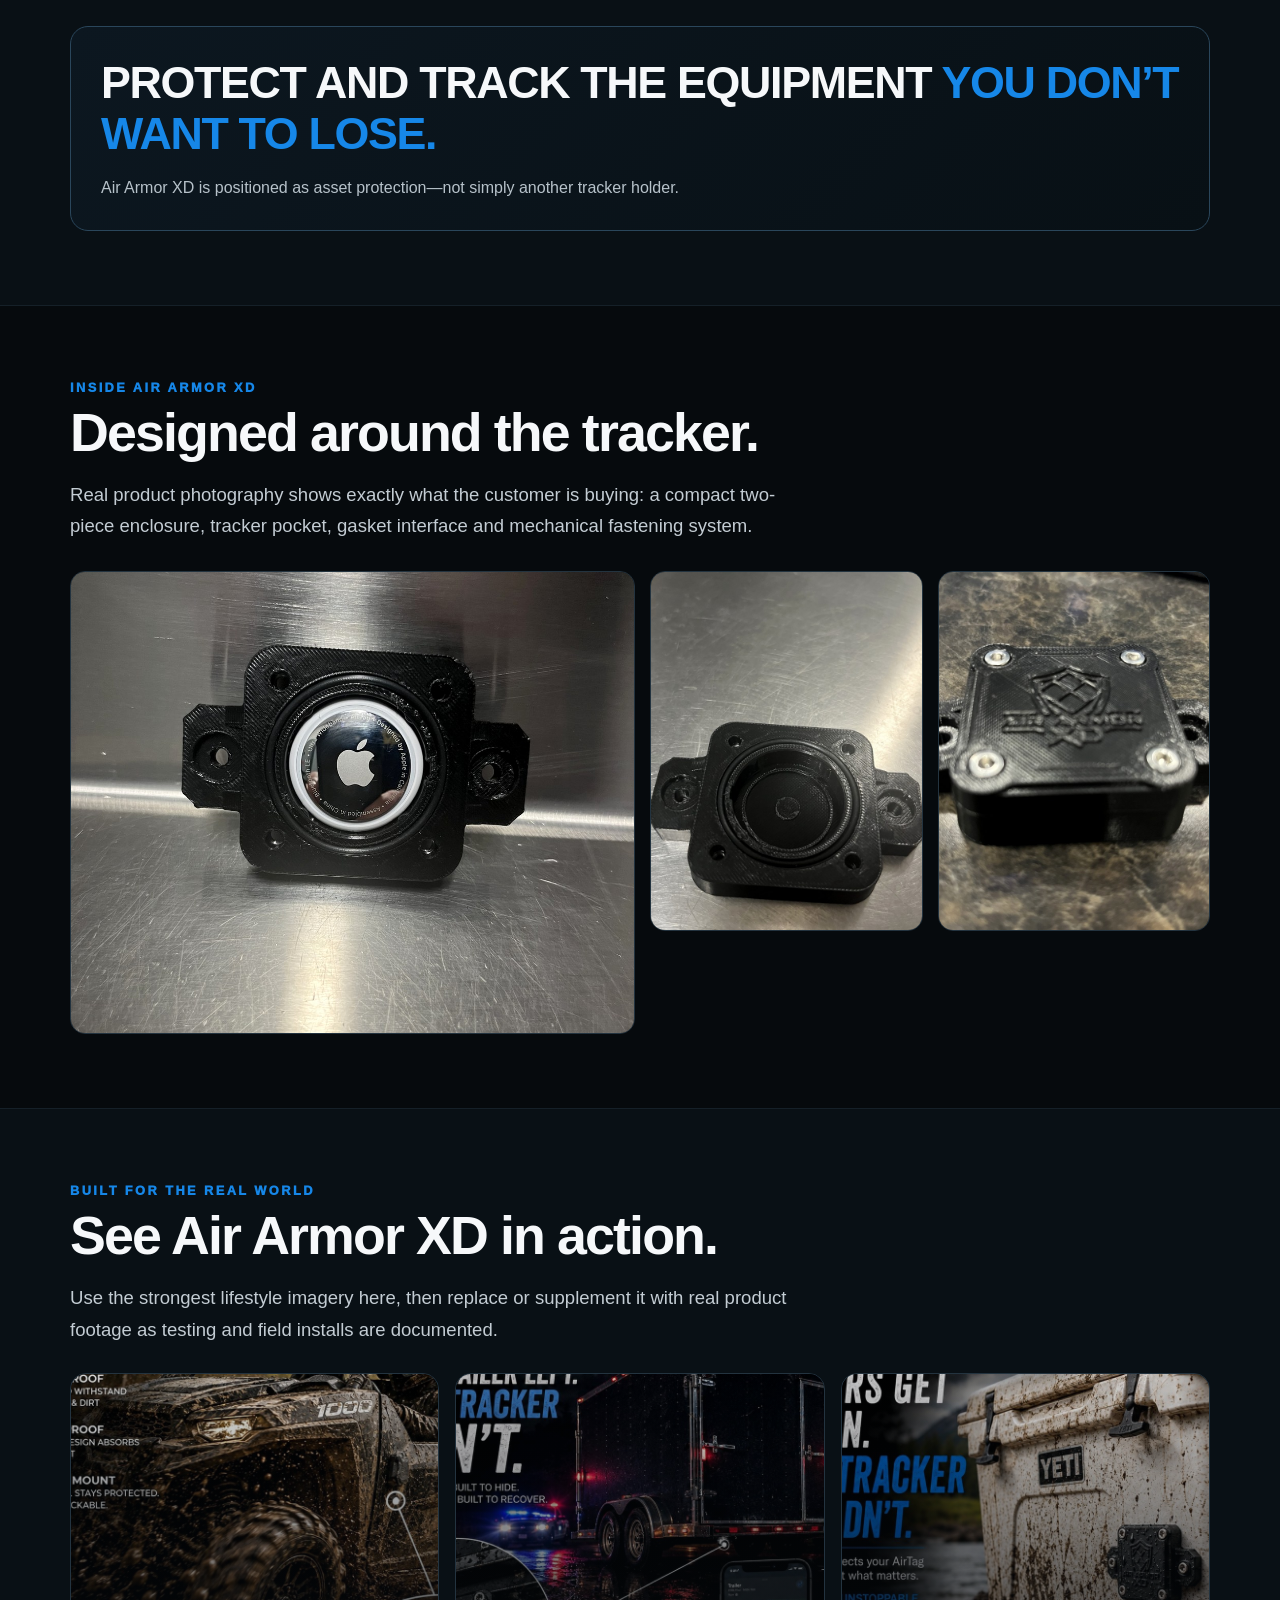
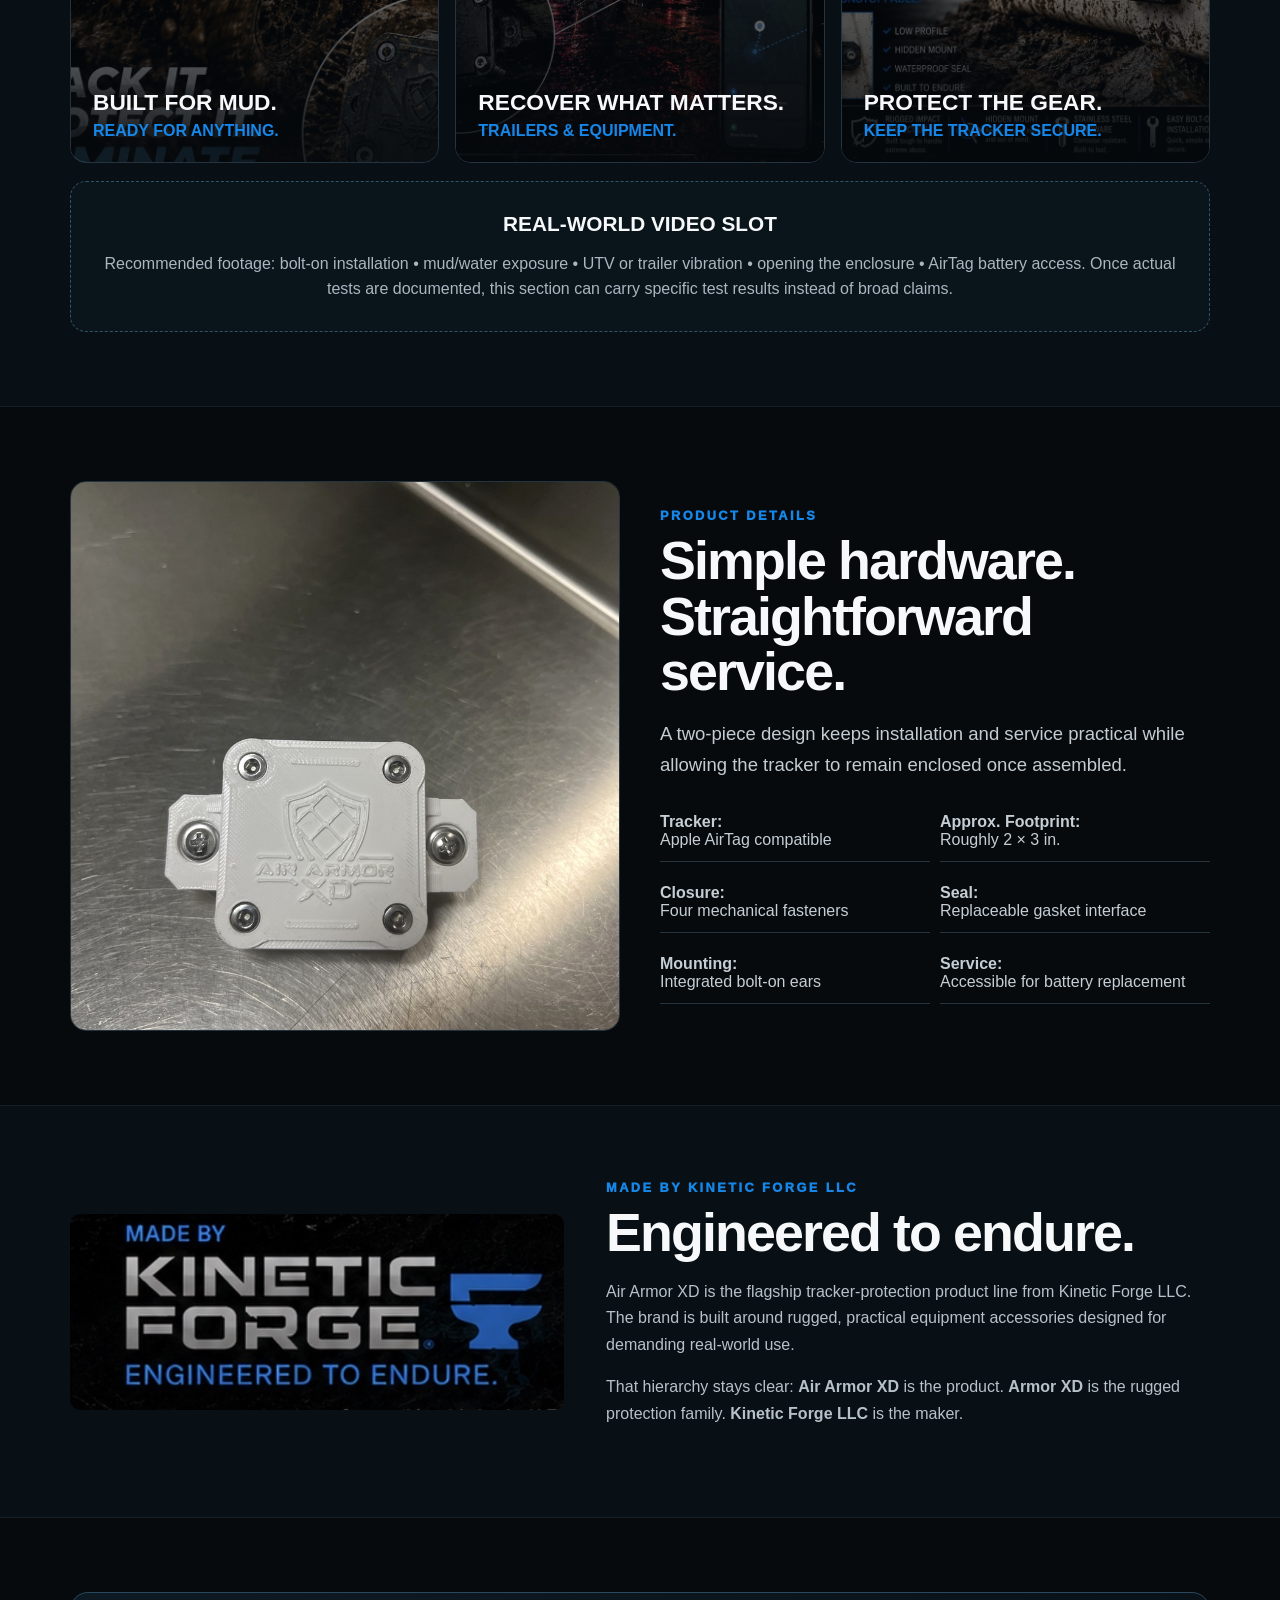
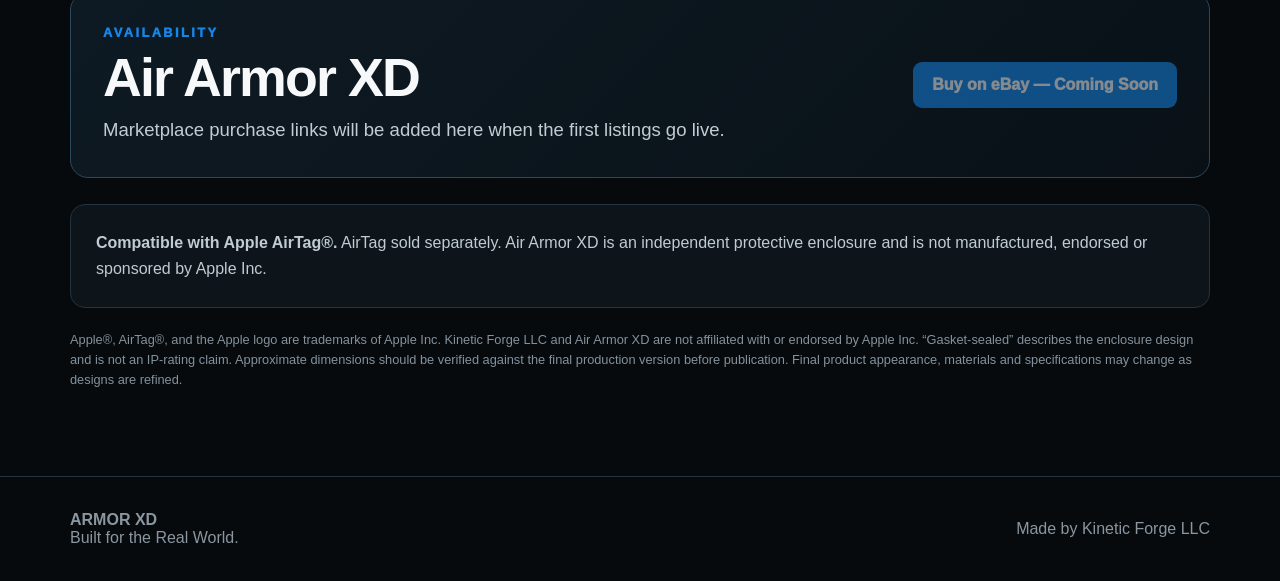
==== commit a92531f4: "Add files via upload" ====
--- a/air-armor-xd.html
+++ b/air-armor-xd.html
@@ -4,249 +4,202 @@
 <meta charset="utf-8">
 <meta name="viewport" content="width=device-width,initial-scale=1">
 <title>Air Armor XD | Rugged AirTag Protective Enclosure</title>
-<meta name="description" content="Air Armor XD is a rugged, gasket-sealed protective enclosure for Apple AirTag, built for trailers, equipment, off-road vehicles and demanding asset-tracking applications.">
+<meta name="description" content="Air Armor XD is a rugged, gasket-sealed, bolt-on protective enclosure for Apple AirTag, designed for trailers, equipment, off-road vehicles and other demanding asset-tracking applications.">
 <style>
 :root{
-  --bg:#070b0e; --panel:#0f151a; --panel2:#0b1116;
-  --text:#f5f7f8; --muted:#aeb8c1; --line:#25333f;
-  --blue:#1687e8; --blue2:#0d5ea6;
+ --bg:#060a0d;--bg2:#091117;--panel:#0f171d;--panel2:#0b1217;
+ --text:#f6f8fa;--muted:#aab6c0;--line:#23333f;--blue:#1687e8;--blue2:#0a5ea6;
 }
 *{box-sizing:border-box}
-html{scroll-behavior:smooth}
+html{scroll-behavior:smooth;scroll-padding-top:106px}
 body{margin:0;background:var(--bg);color:var(--text);font-family:Inter,Arial,Helvetica,sans-serif}
-a{color:inherit}
-.wrap{max-width:1180px;margin:auto;padding:0 28px}
-header{position:sticky;top:0;z-index:20;background:#070b0ef2;border-bottom:1px solid var(--line);backdrop-filter:blur(10px)}
-.nav{height:76px;display:flex;align-items:center;justify-content:space-between;gap:28px}
-.brand{display:flex;align-items:center;gap:12px;text-decoration:none;font-weight:900;letter-spacing:.12em}
-.brand img{height:48px;width:auto;display:block}
-nav{display:flex;align-items:center;gap:25px}
-nav a{text-decoration:none;color:#c0c8cf;font-weight:700;font-size:.95rem}
-nav a:hover{color:#fff}
-.hero{padding:72px 0 66px;background:
- radial-gradient(circle at 77% 22%,#0f3553 0,#0b151d 28%,#070b0e 68%)}
-.hero-grid{display:grid;grid-template-columns:1.02fr .98fr;gap:58px;align-items:center}
-.eyebrow{color:var(--blue);font-size:.82rem;font-weight:900;letter-spacing:.18em;text-transform:uppercase}
-h1{font-size:clamp(3.5rem,7vw,6.9rem);line-height:.9;letter-spacing:-.055em;margin:15px 0 22px}
-h2{font-size:clamp(2.15rem,4vw,3.7rem);line-height:1.05;margin:10px 0 18px;letter-spacing:-.03em}
-h3{margin:0 0 8px;font-size:1.12rem}
-.lead{font-size:1.18rem;line-height:1.66;color:#c2cbd2;max-width:680px}
-.hero-photo{width:100%;aspect-ratio:1.2/1;object-fit:cover;border-radius:18px;border:1px solid #2b3c49;box-shadow:0 30px 90px #0009}
-.pills{display:flex;flex-wrap:wrap;gap:10px;margin:27px 0 30px}
-.pill{padding:9px 12px;border:1px solid #2b4a61;border-radius:999px;background:#0d1820;color:#e0eaf2}
-.actions{display:flex;gap:12px;flex-wrap:wrap}
-.btn{display:inline-block;text-decoration:none;font-weight:900;border-radius:9px;padding:15px 20px}
-.btn.primary{background:var(--blue)}
-.btn.secondary{border:1px solid #365064;background:#0c141a}
-.btn.disabled{opacity:.55;cursor:not-allowed}
-.section{padding:74px 0;border-top:1px solid #151f26}
-.tagline{font-size:clamp(1.5rem,3vw,2.45rem);font-weight:950;letter-spacing:.035em;margin:-4px 0 20px}.tagline span{color:var(--blue)}
-.problem-grid{display:grid;grid-template-columns:repeat(3,1fr);gap:16px;margin-top:30px}.story{position:relative;min-height:390px;border:1px solid var(--line);border-radius:16px;overflow:hidden;background:#0c1217}.story img{width:100%;height:100%;object-fit:cover;position:absolute;inset:0}.story:after{content:"";position:absolute;inset:0;background:linear-gradient(180deg,transparent 35%,#05080be8 100%)}.story-copy{position:absolute;z-index:2;left:22px;right:22px;bottom:22px}.story-copy b{font-size:1.5rem;line-height:1.02}.story-copy span{display:block;color:var(--blue);font-weight:900;margin-top:7px}
-.asset-banner{position:relative;border:1px solid var(--line);border-radius:18px;overflow:hidden;margin-top:30px}.asset-banner img{display:block;width:100%}.asset-banner .overlay{position:absolute;inset:0;display:flex;align-items:flex-start;padding:28px;background:linear-gradient(180deg,#05090cbb,transparent 42%)}.asset-banner h3{font-size:clamp(1.6rem,3vw,2.8rem);letter-spacing:.03em}.asset-banner h3 span{color:var(--blue)}
-.video-placeholder{border:1px dashed #31526b;border-radius:18px;padding:45px;text-align:center;background:linear-gradient(135deg,#0b141b,#090e12);margin-top:28px}.video-placeholder strong{display:block;font-size:1.5rem;margin-bottom:8px}.video-placeholder p{color:var(--muted);margin:0 auto;max-width:650px;line-height:1.6}
-.section.dark{background:#090f13}
-.features{display:grid;grid-template-columns:repeat(3,1fr);gap:17px;margin-top:31px}
-.card{background:linear-gradient(180deg,#11191f,#0d1318);border:1px solid var(--line);border-radius:15px;padding:25px}
-.card p{margin:8px 0 0;color:var(--muted);line-height:1.58}
-.icon{width:42px;height:42px;border-radius:10px;border:1px solid #2a5878;background:#0e2230;color:var(--blue);display:grid;place-items:center;font-weight:900;margin-bottom:15px}
-.app-grid{display:grid;grid-template-columns:repeat(4,1fr);gap:14px;margin-top:30px}
-.app{min-height:150px;background:#0d1419;border:1px solid var(--line);border-radius:14px;padding:22px;display:flex;flex-direction:column;justify-content:flex-end}
-.app small{color:var(--blue);font-weight:900;letter-spacing:.12em;text-transform:uppercase}
-.app b{font-size:1.2rem;margin-top:6px}
-.gallery{display:grid;grid-template-columns:1.25fr .75fr .75fr;gap:15px;margin-top:28px}
-.gallery img{width:100%;height:350px;object-fit:cover;border-radius:14px;border:1px solid var(--line)}
-.detail-grid{display:grid;grid-template-columns:1fr 1fr;gap:40px;align-items:center}
-.detail-grid img{width:100%;border-radius:15px;border:1px solid var(--line)}
-.specs{display:grid;grid-template-columns:1fr 1fr;gap:10px;margin-top:22px}
-.spec{border-bottom:1px solid #26333d;padding:12px 0;color:#c4ccd2}
-.note{background:#0e151a;border:1px solid var(--line);border-radius:16px;padding:27px;color:#c4cdd4;line-height:1.65}
-.buybox{display:flex;justify-content:space-between;gap:30px;align-items:center;background:linear-gradient(135deg,#0d1820,#0a1015);border:1px solid #2d4659;border-radius:18px;padding:32px}
-.kf{display:flex;justify-content:center;margin-top:34px}
-.kf img{max-width:520px;width:100%;border-radius:8px}
-.legal{font-size:.8rem;color:#86939d;line-height:1.55;margin-top:24px}
-footer{padding:36px 0;border-top:1px solid var(--line);color:#89949d}
-.footer-grid{display:flex;justify-content:space-between;gap:20px;align-items:center}
-@media(max-width:900px){
- .problem-grid{grid-template-columns:1fr 1fr}
- .hero-grid,.detail-grid{grid-template-columns:1fr}
- .features{grid-template-columns:1fr 1fr}
- .app-grid{grid-template-columns:1fr 1fr}
- .gallery{grid-template-columns:1fr 1fr}
- .gallery img:first-child{grid-column:1/-1}
- nav{display:none}
+a{color:inherit}.wrap{max-width:1200px;margin:auto;padding:0 30px}
+header{position:sticky;top:0;z-index:50;background:#060a0df4;border-bottom:1px solid var(--line);backdrop-filter:blur(12px)}
+.nav{min-height:92px;display:flex;align-items:center;justify-content:space-between;gap:30px}
+.brand{display:flex;align-items:center;text-decoration:none}.brand img{height:66px;width:auto;display:block}
+nav{display:flex;align-items:center;gap:27px}nav a{text-decoration:none;color:#bcc6ce;font-weight:800;font-size:.94rem}nav a:hover{color:#fff}
+.hero{padding:58px 0 62px;background:radial-gradient(circle at 78% 20%,#123b5a 0,#0b1821 30%,#060a0d 68%)}
+.hero-grid{display:grid;grid-template-columns:1.04fr .96fr;gap:55px;align-items:center}
+.eyebrow{color:var(--blue);font-size:.8rem;font-weight:950;letter-spacing:.19em;text-transform:uppercase}
+h1{font-size:clamp(3.7rem,7vw,6.8rem);line-height:.88;letter-spacing:-.055em;margin:14px 0 18px}
+h2{font-size:clamp(2.15rem,4.2vw,3.75rem);line-height:1.03;letter-spacing:-.035em;margin:10px 0 18px}
+h3{margin:0 0 8px}.lead{font-size:1.16rem;line-height:1.68;color:#c3ccd3;max-width:720px}
+.tagline{font-size:clamp(1.45rem,2.8vw,2.35rem);font-weight:950;letter-spacing:.045em;margin:0 0 20px}.tagline span{color:var(--blue)}
+.hero-photo{width:100%;aspect-ratio:1.18/1;object-fit:cover;border-radius:18px;border:1px solid #2a3f50;box-shadow:0 32px 90px #000b}
+.pills{display:flex;flex-wrap:wrap;gap:9px;margin:24px 0 26px}.pill{padding:9px 12px;border:1px solid #2c4d65;border-radius:999px;background:#0c1820;color:#e2eaf0}
+.actions{display:flex;gap:11px;flex-wrap:wrap}.btn{display:inline-block;text-decoration:none;font-weight:950;border-radius:9px;padding:14px 19px}.btn.primary{background:var(--blue)}.btn.secondary{border:1px solid #365268;background:#0c141a}.btn.disabled{opacity:.52;cursor:not-allowed}
+.section{padding:74px 0;border-top:1px solid #152028}.section.dark{background:#091015}
+.section-intro{max-width:790px}
+.scale-grid{display:grid;grid-template-columns:.9fr 1.1fr;gap:42px;align-items:center;margin-top:30px}
+.scale-visual{position:relative;background:radial-gradient(circle at 50% 42%,#16334a,#0c141a 58%,#091015);border:1px solid var(--line);border-radius:20px;min-height:430px;display:grid;place-items:center;padding:34px;overflow:hidden}
+.scale-visual img{max-width:72%;max-height:280px;object-fit:contain;filter:drop-shadow(0 22px 32px #000)}
+.measure-x,.measure-y{position:absolute;color:#b8c6d0;font-weight:900;font-size:.88rem;letter-spacing:.05em}
+.measure-x{left:14%;right:14%;bottom:28px;border-top:2px solid var(--blue);padding-top:8px;text-align:center}
+.measure-y{top:18%;bottom:18%;right:27px;border-left:2px solid var(--blue);writing-mode:vertical-rl;padding-left:8px;text-align:center}
+.stat-row{display:grid;grid-template-columns:repeat(3,1fr);gap:12px;margin-top:24px}.stat{background:#0d161c;border:1px solid var(--line);border-radius:14px;padding:18px}.stat b{display:block;color:var(--blue);font-size:1.25rem;margin-bottom:5px}.stat span{color:#c0cad1;font-size:.92rem}
+.features{display:grid;grid-template-columns:repeat(3,1fr);gap:17px;margin-top:30px}.card{background:linear-gradient(180deg,#111a20,#0c1318);border:1px solid var(--line);border-radius:15px;padding:25px}.card p{margin:8px 0 0;color:var(--muted);line-height:1.58}.feature-icon{width:48px;height:48px;border-radius:13px;border:1px solid #285978;background:#0d2230;display:grid;place-items:center;color:#fff;margin-bottom:16px;font-size:1.25rem}
+.app-photo-grid{display:grid;grid-template-columns:repeat(4,1fr);gap:15px;margin-top:30px}.app-tile{position:relative;min-height:240px;border-radius:16px;overflow:hidden;border:1px solid var(--line);background:#0d151b}.app-tile img{position:absolute;inset:0;width:100%;height:100%;object-fit:cover}.app-tile:after{content:"";position:absolute;inset:0;background:linear-gradient(180deg,#0001 20%,#05090de8 100%)}.app-label{position:absolute;z-index:2;left:18px;right:18px;bottom:17px}.app-label small{color:var(--blue);font-weight:950;letter-spacing:.13em}.app-label b{display:block;font-size:1.15rem;margin-top:4px}
+.statement{margin-top:38px;background:linear-gradient(135deg,#0c1720,#081015);border:1px solid #2a465b;border-radius:18px;padding:30px}.statement strong{font-size:clamp(1.75rem,3.5vw,3rem);letter-spacing:-.03em}.statement strong span{color:var(--blue)}.statement p{color:#b7c2ca;line-height:1.6;margin-bottom:0}
+.gallery{display:grid;grid-template-columns:1.35fr .65fr .65fr;gap:15px;margin-top:30px}.gallery img{width:100%;height:360px;object-fit:cover;border-radius:15px;border:1px solid var(--line)}.gallery img:first-child{height:100%}
+.action-grid{display:grid;grid-template-columns:repeat(3,1fr);gap:16px;margin-top:28px}.action-shot{position:relative;min-height:390px;overflow:hidden;border:1px solid var(--line);border-radius:16px}.action-shot img{position:absolute;inset:0;width:100%;height:100%;object-fit:cover}.action-shot:after{content:"";position:absolute;inset:0;background:linear-gradient(180deg,#0206081f,#05090dde 95%)}.action-copy{position:absolute;z-index:2;left:22px;right:22px;bottom:22px}.action-copy b{font-size:1.42rem}.action-copy span{display:block;color:var(--blue);font-weight:900;margin-top:6px}
+.video{margin-top:18px;border:1px dashed #31536b;border-radius:16px;padding:30px;background:#0a141b;text-align:center}.video b{display:block;font-size:1.3rem}.video p{color:var(--muted);line-height:1.55;margin-bottom:0}
+.detail-grid{display:grid;grid-template-columns:1fr 1fr;gap:40px;align-items:center}.detail-grid img{width:100%;border-radius:16px;border:1px solid var(--line)}
+.specs{display:grid;grid-template-columns:1fr 1fr;gap:10px;margin-top:21px}.spec{border-bottom:1px solid #26343e;padding:12px 0;color:#c5ced5}
+.kf-block{display:grid;grid-template-columns:.9fr 1.1fr;gap:42px;align-items:center}.kf-block img{width:100%;max-width:540px;border-radius:10px}.maker-copy p{color:#b6c1c9;line-height:1.66}
+.buybox{display:flex;justify-content:space-between;gap:30px;align-items:center;background:linear-gradient(135deg,#0e1a23,#091117);border:1px solid #2a485e;border-radius:18px;padding:32px}
+.note{background:#0d151a;border:1px solid var(--line);border-radius:15px;padding:25px;color:#c1cbd2;line-height:1.63;margin-top:26px}.legal{font-size:.8rem;color:#84929d;line-height:1.55;margin-top:22px}
+footer{padding:34px 0;border-top:1px solid var(--line);color:#8a96a0}.footer-grid{display:flex;justify-content:space-between;gap:20px;align-items:center}
+@media(max-width:920px){
+ nav{display:none}.hero-grid,.scale-grid,.detail-grid,.kf-block{grid-template-columns:1fr}.features{grid-template-columns:1fr 1fr}.app-photo-grid{grid-template-columns:1fr 1fr}.gallery{grid-template-columns:1fr 1fr}.gallery img:first-child{grid-column:1/-1}.action-grid{grid-template-columns:1fr 1fr}
 }
-@media(max-width:600px){
- .problem-grid{grid-template-columns:1fr}
- .features,.app-grid,.gallery,.specs{grid-template-columns:1fr}
- .gallery img:first-child{grid-column:auto}
- .gallery img{height:auto}
- .buybox,.footer-grid{flex-direction:column;align-items:flex-start}
- .brand img{height:40px}
+@media(max-width:620px){
+ .brand img{height:55px}.features,.app-photo-grid,.gallery,.action-grid,.specs,.stat-row{grid-template-columns:1fr}.gallery img:first-child{grid-column:auto}.gallery img{height:auto}.buybox,.footer-grid{flex-direction:column;align-items:flex-start}.scale-visual{min-height:330px}.scale-visual img{max-width:78%}
 }
 </style>
 </head>
 <body>
 <header>
-  <div class="wrap nav">
-    <a class="brand" href="index.html"><img src="armorxd-logo.jpg" alt="Armor XD"></a>
-    <nav>
-      <a href="index.html">Home</a>
-      <a href="#features">Features</a>
-      <a href="#applications">Applications</a>
-      <a href="#inside">Inside</a>
-      <a href="support.html">Support</a>
-      <a href="contact.html">Contact</a>
-    </nav>
-  </div>
+<div class="wrap nav">
+<a class="brand" href="index.html"><img src="armorxd-logo.jpg" alt="Armor XD"></a>
+<nav>
+<a href="index.html">Home</a><a href="#features">Features</a><a href="#applications">Applications</a><a href="#inside">Inside</a><a href="#action">In Action</a><a href="support.html">Support</a><a href="contact.html">Contact</a>
+</nav>
+</div>
 </header>
 
 <main>
 <section class="hero">
-  <div class="wrap hero-grid">
-    <div>
-      <div class="eyebrow">Asset Protection Series</div>
-      <h1>AIR<br>ARMOR XD</h1>
-      <div class="tagline">XTREME DUTY. <span>ZERO COMPROMISE.</span></div><p class="lead">Rugged, bolt-on protection for Apple AirTag®—built for trailers, equipment, off-road vehicles and the gear you don’t want to lose.</p>
-      <div class="pills">
-        <span class="pill">Gasket-Sealed Design</span>
-        <span class="pill">Stainless Hardware</span>
-        <span class="pill">Bolt-On Mounting</span>
-        <span class="pill">Serviceable</span>
-      </div>
-      <div class="actions">
-        <a class="btn primary" href="#features">Explore Air Armor XD</a>
-        <a class="btn secondary" href="#applications">See Applications</a>
-        <span class="btn secondary disabled">eBay Listing Coming Soon</span>
-      </div>
-    </div>
-    <img class="hero-photo" src="air-hero.jpg" alt="Black Air Armor XD protective enclosure">
-  </div>
-</section>
-
+<div class="wrap hero-grid">
+<div>
+<div class="eyebrow">Asset Protection Series</div>
+<h1>AIR<br>ARMOR XD</h1>
+<div class="tagline">XTREME DUTY. <span>ZERO COMPROMISE.</span></div>
+<p class="lead">Rugged, bolt-on protection for Apple AirTag® — built for trailers, equipment, off-road vehicles and the gear you don’t want to lose.</p>
+<div class="pills"><span class="pill">Gasket-Sealed</span><span class="pill">Stainless Hardware</span><span class="pill">Low Profile</span><span class="pill">Bolt-On Mounting</span><span class="pill">Serviceable</span></div>
+<div class="actions"><a class="btn primary" href="#features">Explore Air Armor XD</a><a class="btn secondary" href="#applications">View Applications</a><span class="btn secondary disabled">eBay Coming Soon</span></div>
+</div>
+<img class="hero-photo" src="air-hero.jpg" alt="Black Air Armor XD enclosure">
+</div>
+</section>
 
 <section class="section dark">
-  <div class="wrap">
-    <div class="eyebrow">Asset Protection</div>
-    <h2>Protect and track the equipment you don’t want to lose.</h2>
-    <p class="lead">Air Armor XD is built to disappear into the asset—not dominate it. Compact mounting, mechanical fasteners and a serviceable enclosure help keep an AirTag protected and discreet.</p>
-    <div class="problem-grid">
-      <div class="story"><img src="application-trailer.jpg" alt="Air Armor XD trailer application"><div class="story-copy"><b>YOUR TRAILER LEFT.</b><span>YOUR TRACKER DIDN’T.</span></div></div>
-      <div class="story"><img src="application-cooler.jpg" alt="Air Armor XD cooler application"><div class="story-copy"><b>COOLERS GET STOLEN.</b><span>YOUR TRACKER SHOULDN’T.</span></div></div>
-      <div class="story"><img src="application-utv.jpg" alt="Air Armor XD off-road application"><div class="story-copy"><b>BUILT FOR MUD.</b><span>READY FOR ANYTHING.</span></div></div>
-    </div>
-  </div>
+<div class="wrap">
+<div class="section-intro">
+<div class="eyebrow">Compact by Design</div>
+<h2>Small case. Serious protection.</h2>
+<p class="lead">Air Armor XD is designed to stay discreet on the asset. The enclosure uses a compact footprint with integrated mounting ears, mechanical hardware and a dedicated sealing interface.</p>
+</div>
+<div class="scale-grid">
+<div class="scale-visual"><img src="air-white.jpg" alt="White Air Armor XD enclosure"><div class="measure-x">APPROX. 3 IN. OVERALL WIDTH</div><div class="measure-y">APPROX. 2 IN. BODY HEIGHT</div></div>
+<div>
+<div class="eyebrow">Low-Profile Asset Mounting</div>
+<h2>Built to disappear onto your equipment.</h2>
+<p class="lead">The small footprint is part of the strategy: keep the tracker protected, mechanically mounted and less obvious at a glance.</p>
+<div class="stat-row">
+<div class="stat"><b>≈ 2 × 3 in.</b><span>Compact overall footprint</span></div>
+<div class="stat"><b>4 Fasteners</b><span>Serviceable enclosure closure</span></div>
+<div class="stat"><b>2 Mount Ears</b><span>Secure bolt-on attachment</span></div>
+</div>
+</div>
+</div>
+</div>
+</section>
+
+<section id="features" class="section">
+<div class="wrap">
+<div class="eyebrow">Built for the Real World</div><h2>Rugged where it matters.</h2>
+<p class="lead">The emphasis is on practical asset protection: secure mounting, a sealed interface, corrosion-resistant hardware and a case that can be opened for battery access.</p>
+<div class="features">
+<div class="card"><div class="feature-icon">◉</div><h3>Gasket-Sealed Design</h3><p>Designed to help protect the enclosed tracker from water, mud and debris during demanding use.</p></div>
+<div class="card"><div class="feature-icon">⚙</div><h3>Stainless Hardware</h3><p>Mechanical fasteners provide a secure, serviceable closure with corrosion-resistant hardware.</p></div>
+<div class="card"><div class="feature-icon">⌖</div><h3>Secure Bolt-On Mount</h3><p>Integrated mounting ears allow attachment to suitable equipment and mounting surfaces.</p></div>
+<div class="card"><div class="feature-icon">◆</div><h3>Precision Tracker Fit</h3><p>The internal pocket is shaped around the AirTag form factor to locate the tracker inside the enclosure.</p></div>
+<div class="card"><div class="feature-icon">▱</div><h3>Low-Profile Construction</h3><p>Compact geometry helps keep the tracker discreet while surrounding it with a rigid protective structure.</p></div>
+<div class="card"><div class="feature-icon">↻</div><h3>Serviceable Design</h3><p>Open the enclosure when battery replacement or tracker inspection is needed.</p></div>
+</div>
+</div>
+</section>
+
+<section id="applications" class="section dark">
+<div class="wrap">
+<div class="eyebrow">Asset Protection Series</div><h2>One tracker. <span style="color:var(--blue)">Every asset.</span></h2>
+<p class="lead">Show customers the equipment first. Air Armor XD is intended as a rugged mounting and protection solution for the tracker across multiple asset categories.</p>
+<div class="app-photo-grid">
+<div class="app-tile"><img src="tile-trailer.jpg" alt="Trailer tracking application"><div class="app-label"><small>01</small><b>Trailers</b></div></div>
+<div class="app-tile"><img src="tile-utv.jpg" alt="UTV tracking application"><div class="app-label"><small>02</small><b>ATVs & UTVs</b></div></div>
+<div class="app-tile"><img src="tile-impact.jpg" alt="Equipment protection application"><div class="app-label"><small>03</small><b>Tools & Equipment</b></div></div>
+<div class="app-tile"><img src="tile-cooler.jpg" alt="Cooler tracking application"><div class="app-label"><small>04</small><b>Coolers & Gear</b></div></div>
+<div class="app-tile"><img src="tile-farm.jpg" alt="Farm equipment tracking application"><div class="app-label"><small>05</small><b>Farm Equipment</b></div></div>
+<div class="app-tile"><img src="tile-gear.jpg" alt="Marine and outdoor gear application"><div class="app-label"><small>06</small><b>Marine & Outdoor Gear</b></div></div>
+<div class="app-tile"><img src="tile-series.jpg" alt="Construction asset application"><div class="app-label"><small>07</small><b>Construction</b></div></div>
+<div class="app-tile"><img src="tile-offroad.jpg" alt="Off-road equipment application"><div class="app-label"><small>08</small><b>Off-Road Equipment</b></div></div>
+</div>
+<div class="statement"><strong>PROTECT AND TRACK THE EQUIPMENT <span>YOU DON’T WANT TO LOSE.</span></strong><p>Air Armor XD is positioned as asset protection—not simply another tracker holder.</p></div>
+</div>
+</section>
+
+<section id="inside" class="section">
+<div class="wrap">
+<div class="eyebrow">Inside Air Armor XD</div><h2>Designed around the tracker.</h2>
+<p class="lead">Real product photography shows exactly what the customer is buying: a compact two-piece enclosure, tracker pocket, gasket interface and mechanical fastening system.</p>
+<div class="gallery">
+<img src="air-open.jpg" alt="Air Armor XD open with AirTag installed">
+<img src="air-cavity.jpg" alt="Air Armor XD gasket and internal cavity">
+<img src="air-angle.jpg" alt="Closed Air Armor XD enclosure">
+</div>
+</div>
+</section>
+
+<section id="action" class="section dark">
+<div class="wrap">
+<div class="eyebrow">Built for the Real World</div><h2>See Air Armor XD in action.</h2>
+<p class="lead">Use the strongest lifestyle imagery here, then replace or supplement it with real product footage as testing and field installs are documented.</p>
+<div class="action-grid">
+<div class="action-shot"><img src="tile-utv.jpg" alt="Air Armor XD UTV application"><div class="action-copy"><b>BUILT FOR MUD.</b><span>READY FOR ANYTHING.</span></div></div>
+<div class="action-shot"><img src="tile-trailer.jpg" alt="Air Armor XD trailer application"><div class="action-copy"><b>RECOVER WHAT MATTERS.</b><span>TRAILERS & EQUIPMENT.</span></div></div>
+<div class="action-shot"><img src="tile-cooler.jpg" alt="Air Armor XD cooler application"><div class="action-copy"><b>PROTECT THE GEAR.</b><span>KEEP THE TRACKER SECURE.</span></div></div>
+</div>
+<div class="video"><b>REAL-WORLD VIDEO SLOT</b><p>Recommended footage: bolt-on installation • mud/water exposure • UTV or trailer vibration • opening the enclosure • AirTag battery access. Once actual tests are documented, this section can carry specific test results instead of broad claims.</p></div>
+</div>
 </section>
 
 <section class="section">
- <div class="wrap">
-  <div class="eyebrow">Asset Protection Series</div>
-  <h2>One tracker. Every asset.</h2>
-  <p class="lead">From trailers and off-road machines to coolers, generators, tools and equipment, Air Armor XD gives one familiar tracking platform a rugged mounting solution for the real world.</p>
-  <div class="asset-banner"><img src="application-series.jpg" alt="Air Armor XD applications across trailers, UTVs, equipment, coolers, generators and boats"><div class="overlay"><h3>ONE TRACKER. <span>EVERY ASSET.</span></h3></div></div>
- </div>
-</section>
-
-<section id="features" class="section">
-  <div class="wrap">
-    <div class="eyebrow">Built for the Real World</div>
-    <h2>Protection without unnecessary bulk.</h2>
-    <p class="lead">Air Armor XD surrounds the tracker with a rigid enclosure, mechanical fasteners and a dedicated sealing interface while keeping the tracker accessible for battery replacement and inspection.</p>
-    <div class="features">
-      <div class="card"><div class="icon">01</div><h3>Gasket-Sealed Design</h3><p>Designed to help protect the enclosed tracker from water, mud and debris during demanding use.</p></div>
-      <div class="card"><div class="icon">02</div><h3>Stainless Hardware</h3><p>Mechanical fasteners create a secure, serviceable closure instead of relying on a snap-on lid.</p></div>
-      <div class="card"><div class="icon">03</div><h3>Bolt-On Mounting</h3><p>Integrated mounting ears allow the enclosure to be mechanically fastened to suitable mounting surfaces.</p></div>
-      <div class="card"><div class="icon">04</div><h3>Precision Tracker Fit</h3><p>The internal pocket is shaped around the AirTag form factor to locate the tracker inside the enclosure.</p></div>
-      <div class="card"><div class="icon">05</div><h3>Low-Profile Construction</h3><p>Compact geometry helps keep the tracker discreet while still surrounding it with a protective structure.</p></div>
-      <div class="card"><div class="icon">06</div><h3>Serviceable Design</h3><p>Open the enclosure when the AirTag battery needs replacement or when the tracker needs inspection.</p></div>
-    </div>
-  </div>
-</section>
-
-<section id="applications" class="section dark">
-  <div class="wrap">
-    <div class="eyebrow">Where Armor XD Works</div>
-    <h2>Built around real equipment.</h2>
-    <div class="app-grid">
-      <div class="app"><small>01</small><b>Trailers</b></div>
-      <div class="app"><small>02</small><b>ATVs & UTVs</b></div>
-      <div class="app"><small>03</small><b>Tools & Equipment</b></div>
-      <div class="app"><small>04</small><b>Coolers & Gear</b></div>
-      <div class="app"><small>05</small><b>Farm Equipment</b></div>
-      <div class="app"><small>06</small><b>Marine & Boat Gear</b></div>
-      <div class="app"><small>07</small><b>Construction</b></div>
-      <div class="app"><small>08</small><b>Off-Road Equipment</b></div>
-    </div>
-  </div>
-</section>
-
-<section id="inside" class="section">
-  <div class="wrap">
-    <div class="eyebrow">Inside Air Armor XD</div>
-    <h2>Designed around the tracker.</h2>
-    <div class="gallery">
-      <img src="air-open.jpg" alt="Air Armor XD open with Apple AirTag installed">
-      <img src="air-cavity.jpg" alt="Air Armor XD internal cavity and gasket">
-      <img src="air-angle.jpg" alt="Closed Air Armor XD enclosure">
-    </div>
-  </div>
-</section>
-
+<div class="wrap detail-grid">
+<img src="air-white.jpg" alt="White Air Armor XD enclosure">
+<div>
+<div class="eyebrow">Product Details</div><h2>Simple hardware. Straightforward service.</h2>
+<p class="lead">A two-piece design keeps installation and service practical while allowing the tracker to remain enclosed once assembled.</p>
+<div class="specs">
+<div class="spec"><b>Tracker:</b><br>Apple AirTag compatible</div>
+<div class="spec"><b>Approx. Footprint:</b><br>Roughly 2 × 3 in.</div>
+<div class="spec"><b>Closure:</b><br>Four mechanical fasteners</div>
+<div class="spec"><b>Seal:</b><br>Replaceable gasket interface</div>
+<div class="spec"><b>Mounting:</b><br>Integrated bolt-on ears</div>
+<div class="spec"><b>Service:</b><br>Accessible for battery replacement</div>
+</div>
+</div>
+</div>
+</section>
 
 <section class="section dark">
- <div class="wrap">
-  <div class="eyebrow">Built for the Real World</div>
-  <h2>See Air Armor XD in action.</h2>
-  <p class="lead">This section is ready for real-world footage: installation, mud, water exposure, vibration and service access. Using actual product footage here will make the rugged positioning much more credible than a polished render alone.</p>
-  <div class="video-placeholder"><strong>REAL-WORLD TEST VIDEO — COMING SOON</strong><p>Recommended clips: bolt-on installation • water and mud exposure • UTV/trailer vibration • opening the enclosure • AirTag battery access.</p></div>
- </div>
-</section>
-
-<section class="section dark">
-  <div class="wrap detail-grid">
-    <img src="air-white.jpg" alt="White Air Armor XD enclosure">
-    <div>
-      <div class="eyebrow">Product Details</div>
-      <h2>Small footprint. Serious protection.</h2>
-      <p class="lead">The two-piece layout keeps installation and service simple while allowing the tracker to remain fully enclosed once assembled.</p>
-      <div class="specs">
-        <div class="spec"><b>Tracker:</b><br>Apple AirTag compatible</div>
-        <div class="spec"><b>Closure:</b><br>Four mechanical fasteners</div>
-        <div class="spec"><b>Seal:</b><br>Replaceable gasket interface</div>
-        <div class="spec"><b>Mounting:</b><br>Integrated bolt-on ears</div>
-      </div>
-    </div>
-  </div>
+<div class="wrap kf-block">
+<img src="kinetic-forge-logo.jpg" alt="Kinetic Forge — Engineered to Endure">
+<div class="maker-copy">
+<div class="eyebrow">Made by Kinetic Forge LLC</div><h2>Engineered to endure.</h2>
+<p>Air Armor XD is the flagship tracker-protection product line from Kinetic Forge LLC. The brand is built around rugged, practical equipment accessories designed for demanding real-world use.</p>
+<p>That hierarchy stays clear: <strong>Air Armor XD</strong> is the product. <strong>Armor XD</strong> is the rugged protection family. <strong>Kinetic Forge LLC</strong> is the maker.</p>
+</div>
+</div>
 </section>
 
 <section class="section">
-  <div class="wrap">
-    <div class="buybox">
-      <div>
-        <div class="eyebrow">Availability</div>
-        <h2 style="margin-bottom:8px">Air Armor XD</h2>
-        <p class="lead" style="margin:0">Marketplace purchase links will be added here when the first listings go live.</p>
-      </div>
-      <span class="btn primary disabled">Buy on eBay — Coming Soon</span>
-    </div>
-
-    <div class="note" style="margin-top:28px">
-      <strong>Compatible with Apple AirTag®.</strong> AirTag is sold separately. Air Armor XD is an independent protective enclosure and is not manufactured, endorsed or sponsored by Apple Inc.
-    </div>
-
-    <div class="kf">
-      <img src="kinetic-forge-logo.jpg" alt="Made by Kinetic Forge — Engineered to Endure">
-    </div>
-
-    <p class="legal">Apple®, AirTag®, and the Apple logo are trademarks of Apple Inc. Kinetic Forge LLC and Air Armor XD are not affiliated with or endorsed by Apple Inc. “Gasket-sealed” describes the enclosure design and is not an IP-rating claim. Final product appearance, materials and specifications may change as designs are refined.</p>
-  </div>
+<div class="wrap">
+<div class="buybox"><div><div class="eyebrow">Availability</div><h2 style="margin-bottom:8px">Air Armor XD</h2><p class="lead" style="margin:0">Marketplace purchase links will be added here when the first listings go live.</p></div><span class="btn primary disabled">Buy on eBay — Coming Soon</span></div>
+<div class="note"><strong>Compatible with Apple AirTag®.</strong> AirTag sold separately. Air Armor XD is an independent protective enclosure and is not manufactured, endorsed or sponsored by Apple Inc.</div>
+<p class="legal">Apple®, AirTag®, and the Apple logo are trademarks of Apple Inc. Kinetic Forge LLC and Air Armor XD are not affiliated with or endorsed by Apple Inc. “Gasket-sealed” describes the enclosure design and is not an IP-rating claim. Approximate dimensions should be verified against the final production version before publication. Final product appearance, materials and specifications may change as designs are refined.</p>
+</div>
 </section>
 </main>
 
-<footer>
-  <div class="wrap footer-grid">
-    <div><strong>ARMOR XD</strong><br>Built for the Real World.</div>
-    <div>Made by Kinetic Forge LLC</div>
-  </div>
-</footer>
-</body>
-</html>+<footer><div class="wrap footer-grid"><div><strong>ARMOR XD</strong><br>Built for the Real World.</div><div>Made by Kinetic Forge LLC</div></div></footer>
+</body></html>
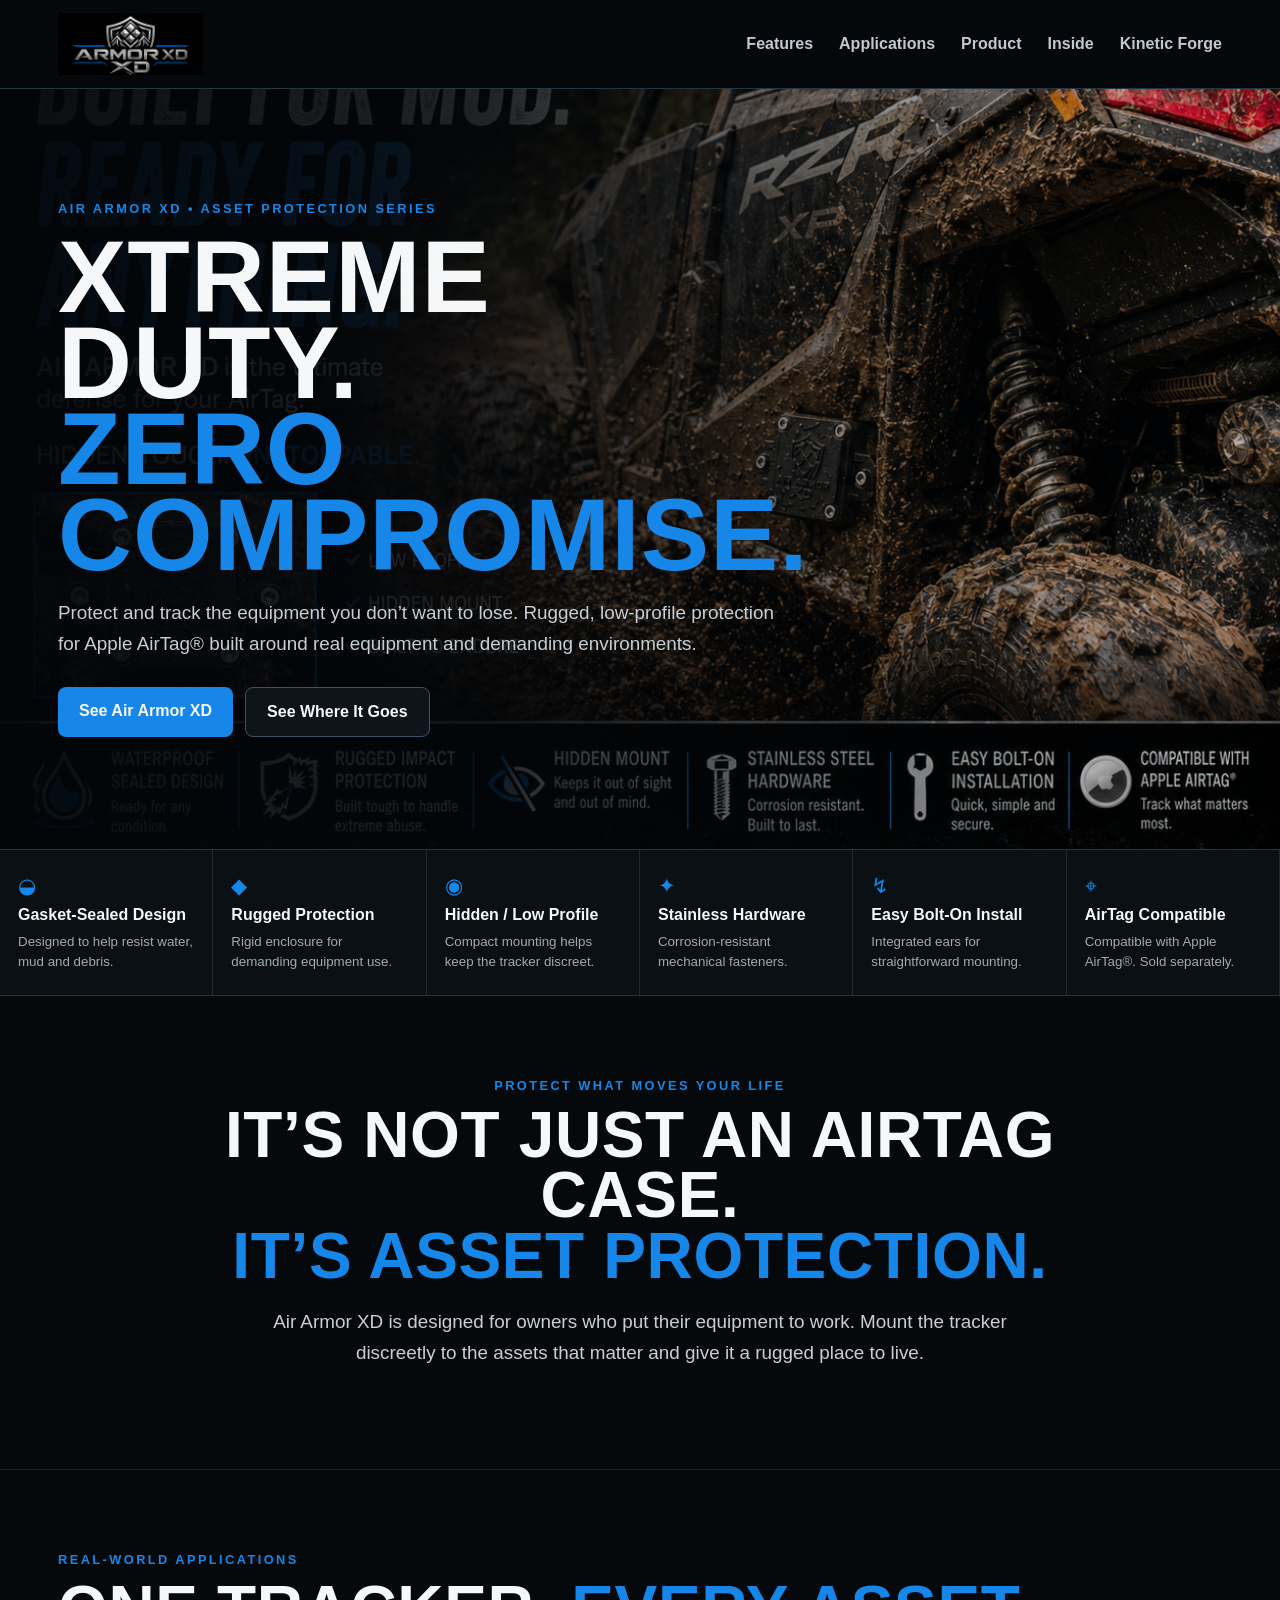
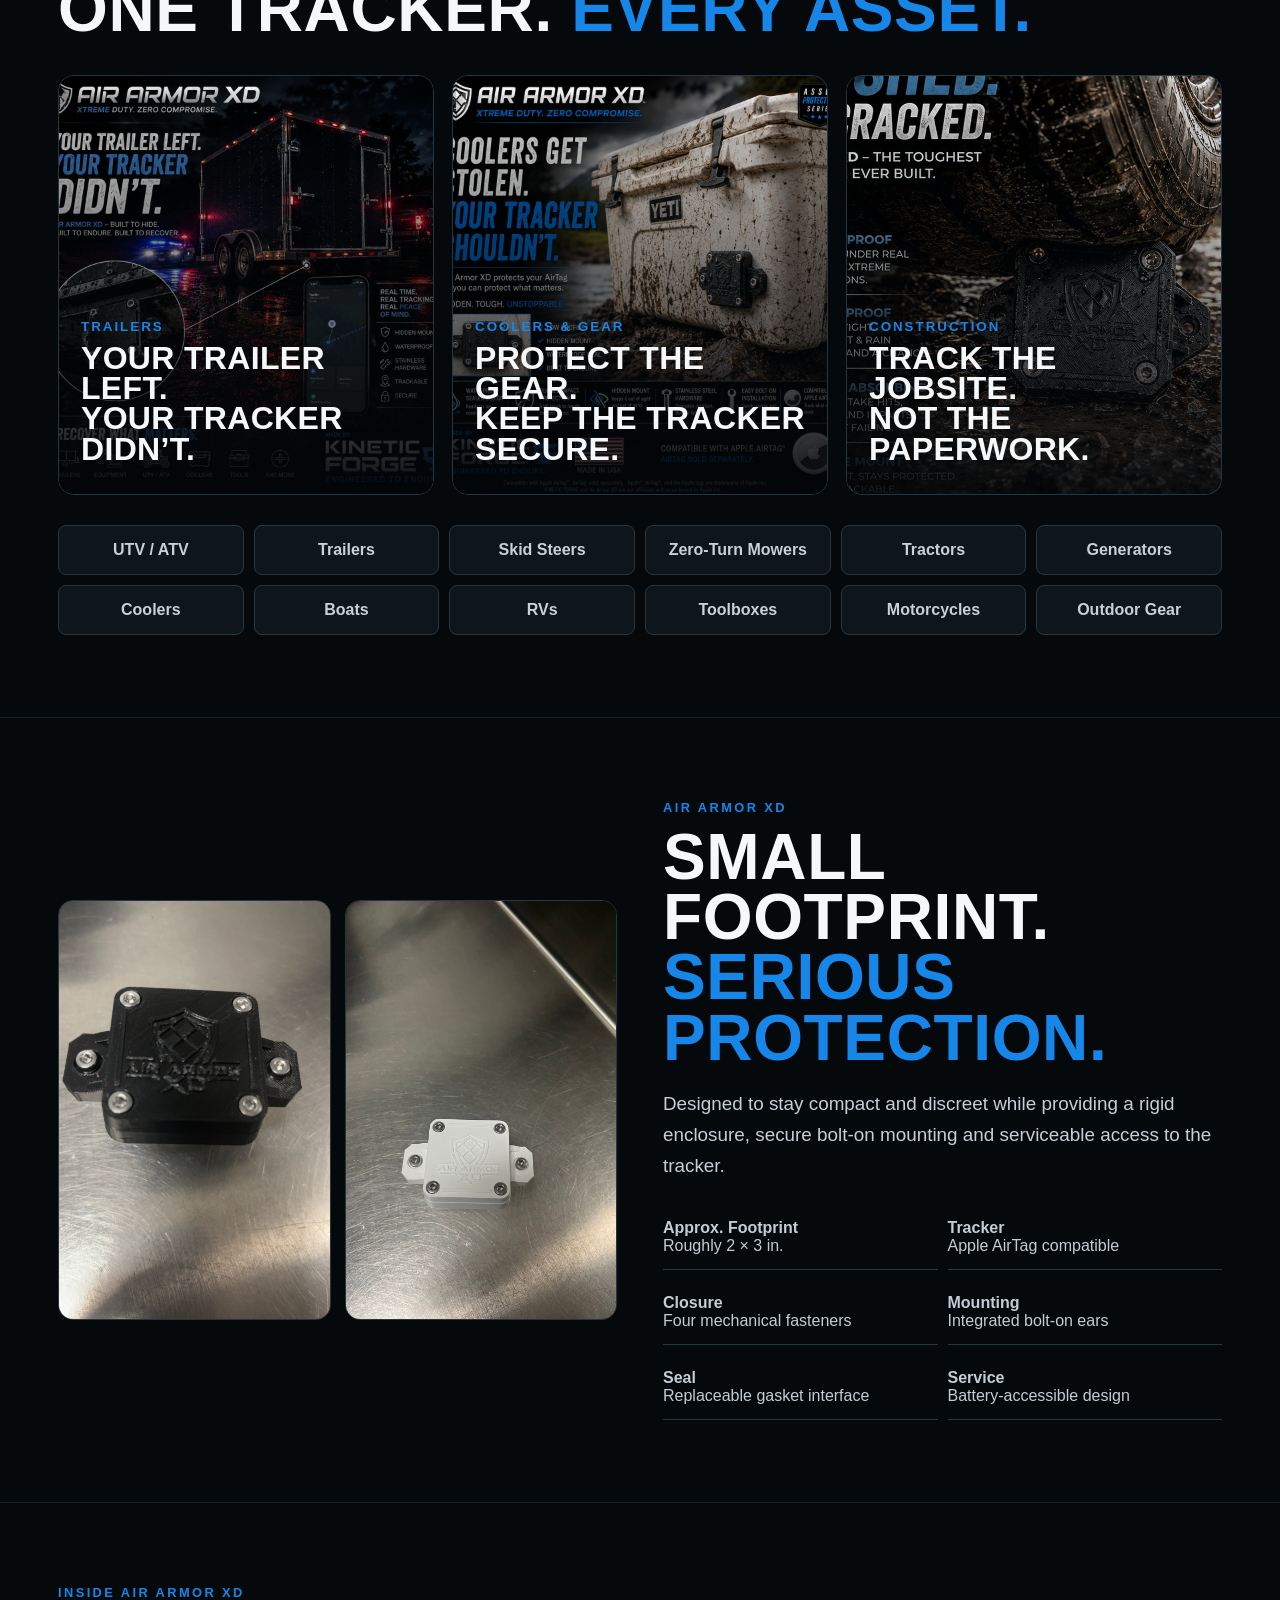
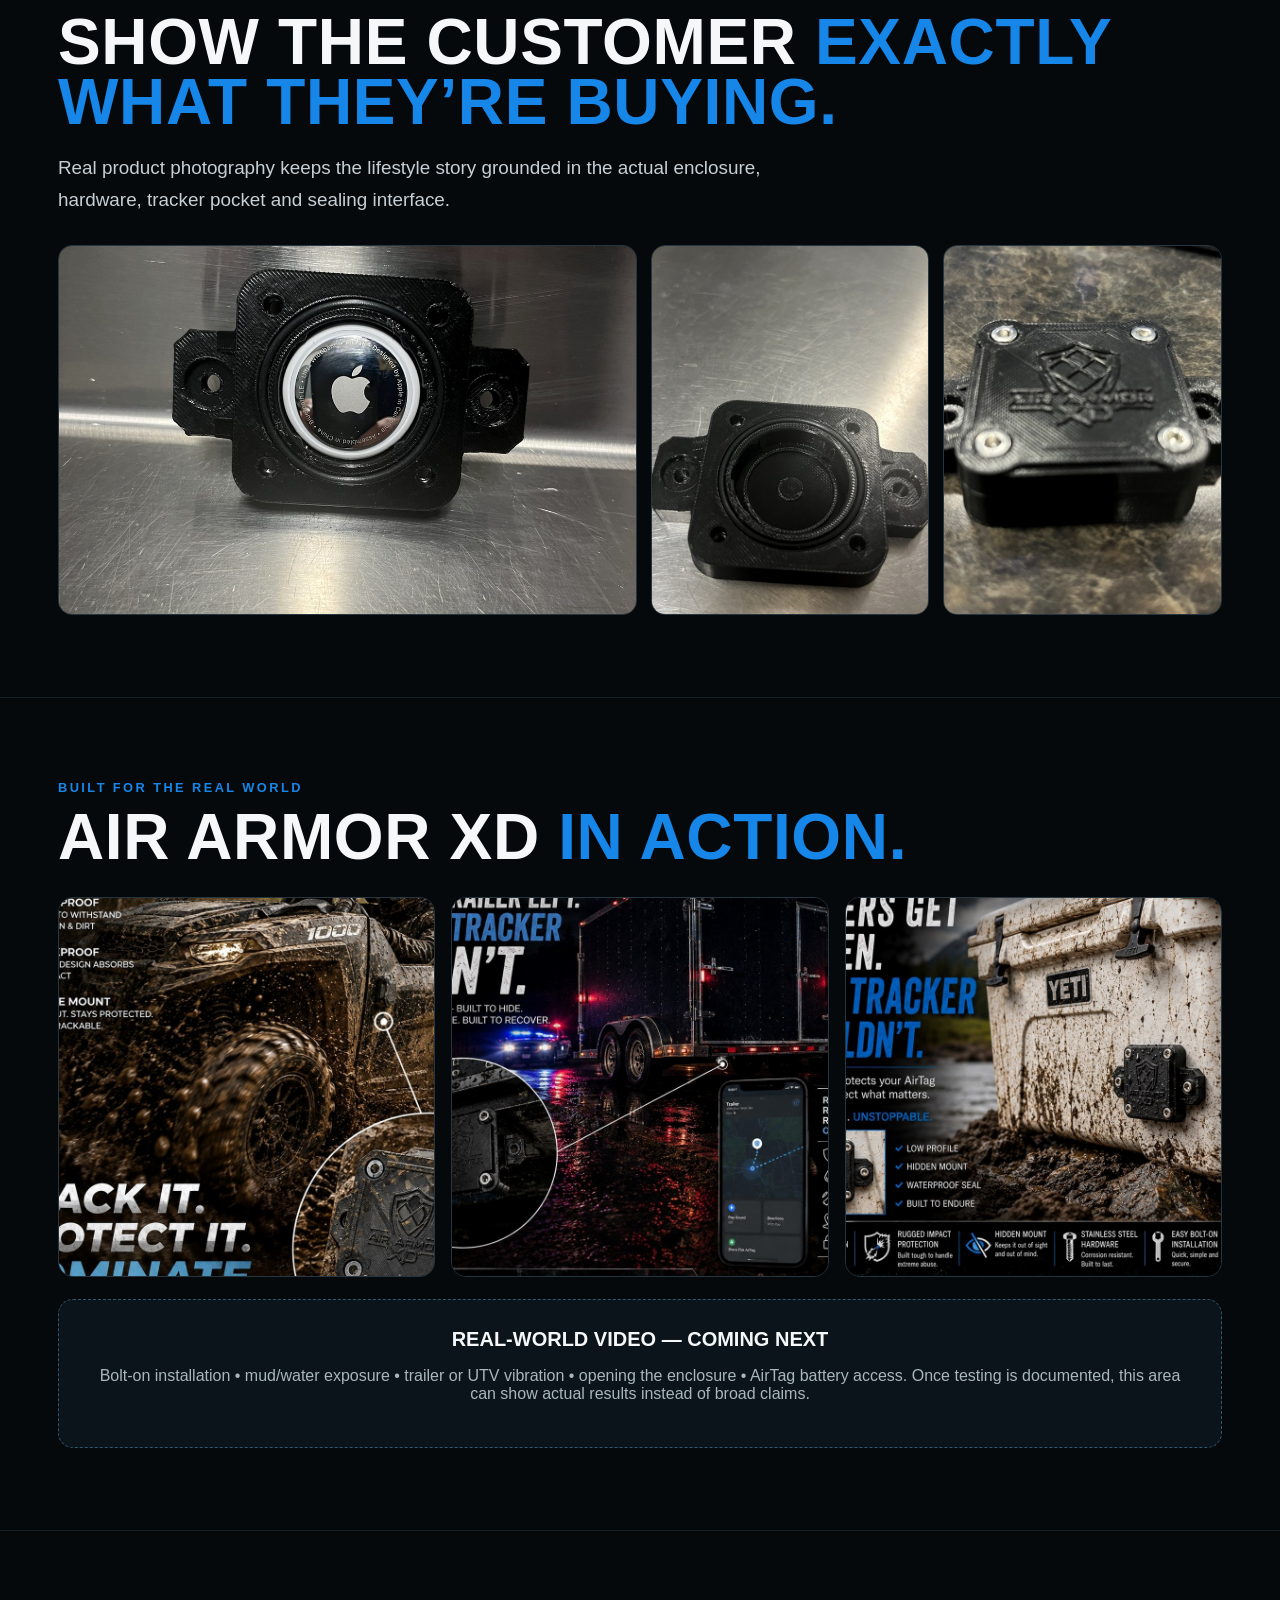
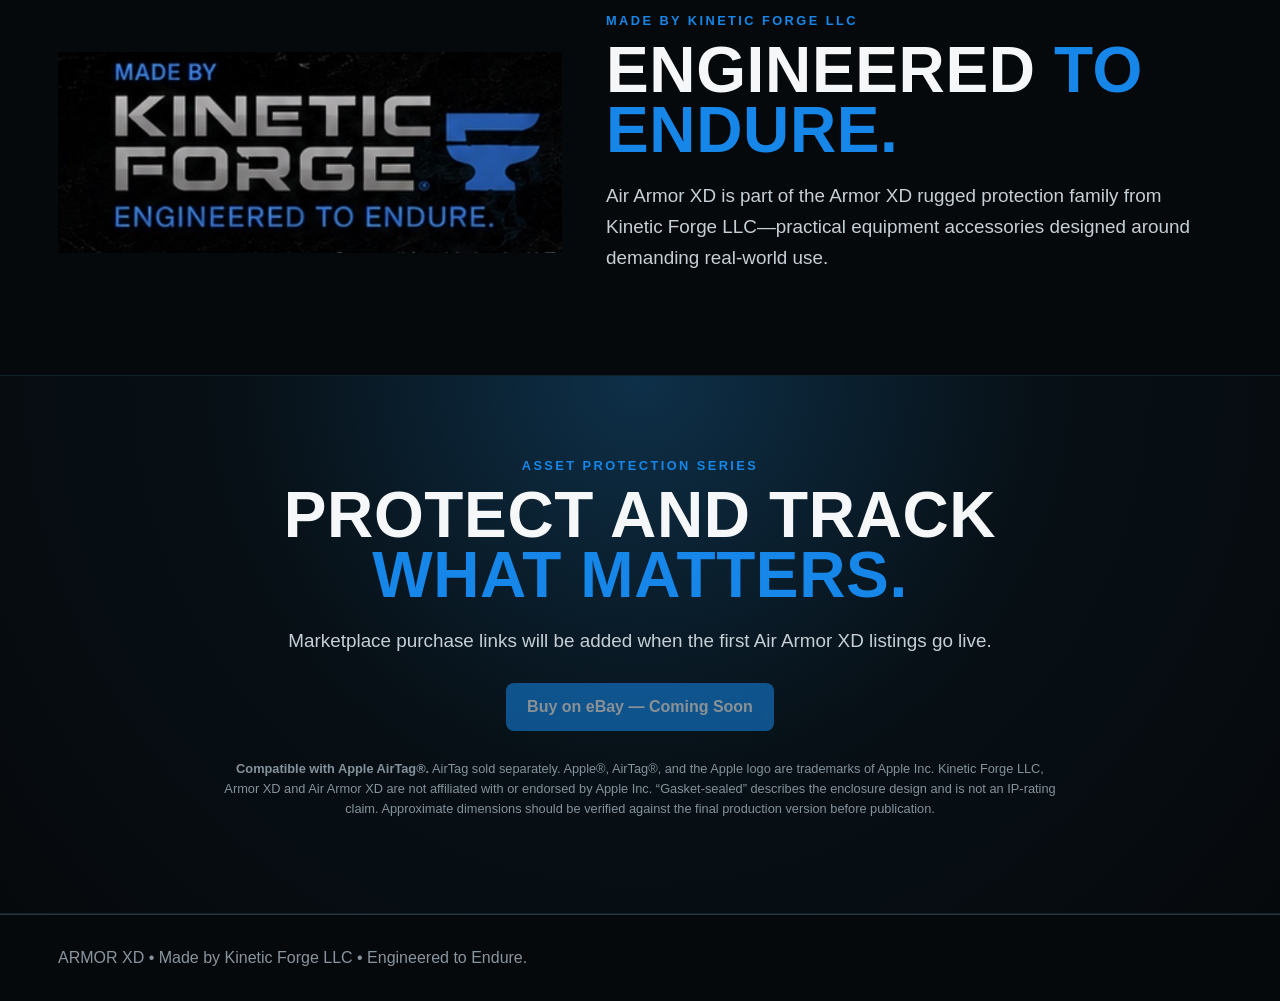
==== commit b827d386: "Add files via upload" ====
--- a/air-armor-xd.html
+++ b/air-armor-xd.html
@@ -1,205 +1,13 @@
-<!doctype html>
-<html lang="en">
-<head>
-<meta charset="utf-8">
-<meta name="viewport" content="width=device-width,initial-scale=1">
-<title>Air Armor XD | Rugged AirTag Protective Enclosure</title>
-<meta name="description" content="Air Armor XD is a rugged, gasket-sealed, bolt-on protective enclosure for Apple AirTag, designed for trailers, equipment, off-road vehicles and other demanding asset-tracking applications.">
-<style>
-:root{
- --bg:#060a0d;--bg2:#091117;--panel:#0f171d;--panel2:#0b1217;
- --text:#f6f8fa;--muted:#aab6c0;--line:#23333f;--blue:#1687e8;--blue2:#0a5ea6;
-}
-*{box-sizing:border-box}
-html{scroll-behavior:smooth;scroll-padding-top:106px}
-body{margin:0;background:var(--bg);color:var(--text);font-family:Inter,Arial,Helvetica,sans-serif}
-a{color:inherit}.wrap{max-width:1200px;margin:auto;padding:0 30px}
-header{position:sticky;top:0;z-index:50;background:#060a0df4;border-bottom:1px solid var(--line);backdrop-filter:blur(12px)}
-.nav{min-height:92px;display:flex;align-items:center;justify-content:space-between;gap:30px}
-.brand{display:flex;align-items:center;text-decoration:none}.brand img{height:66px;width:auto;display:block}
-nav{display:flex;align-items:center;gap:27px}nav a{text-decoration:none;color:#bcc6ce;font-weight:800;font-size:.94rem}nav a:hover{color:#fff}
-.hero{padding:58px 0 62px;background:radial-gradient(circle at 78% 20%,#123b5a 0,#0b1821 30%,#060a0d 68%)}
-.hero-grid{display:grid;grid-template-columns:1.04fr .96fr;gap:55px;align-items:center}
-.eyebrow{color:var(--blue);font-size:.8rem;font-weight:950;letter-spacing:.19em;text-transform:uppercase}
-h1{font-size:clamp(3.7rem,7vw,6.8rem);line-height:.88;letter-spacing:-.055em;margin:14px 0 18px}
-h2{font-size:clamp(2.15rem,4.2vw,3.75rem);line-height:1.03;letter-spacing:-.035em;margin:10px 0 18px}
-h3{margin:0 0 8px}.lead{font-size:1.16rem;line-height:1.68;color:#c3ccd3;max-width:720px}
-.tagline{font-size:clamp(1.45rem,2.8vw,2.35rem);font-weight:950;letter-spacing:.045em;margin:0 0 20px}.tagline span{color:var(--blue)}
-.hero-photo{width:100%;aspect-ratio:1.18/1;object-fit:cover;border-radius:18px;border:1px solid #2a3f50;box-shadow:0 32px 90px #000b}
-.pills{display:flex;flex-wrap:wrap;gap:9px;margin:24px 0 26px}.pill{padding:9px 12px;border:1px solid #2c4d65;border-radius:999px;background:#0c1820;color:#e2eaf0}
-.actions{display:flex;gap:11px;flex-wrap:wrap}.btn{display:inline-block;text-decoration:none;font-weight:950;border-radius:9px;padding:14px 19px}.btn.primary{background:var(--blue)}.btn.secondary{border:1px solid #365268;background:#0c141a}.btn.disabled{opacity:.52;cursor:not-allowed}
-.section{padding:74px 0;border-top:1px solid #152028}.section.dark{background:#091015}
-.section-intro{max-width:790px}
-.scale-grid{display:grid;grid-template-columns:.9fr 1.1fr;gap:42px;align-items:center;margin-top:30px}
-.scale-visual{position:relative;background:radial-gradient(circle at 50% 42%,#16334a,#0c141a 58%,#091015);border:1px solid var(--line);border-radius:20px;min-height:430px;display:grid;place-items:center;padding:34px;overflow:hidden}
-.scale-visual img{max-width:72%;max-height:280px;object-fit:contain;filter:drop-shadow(0 22px 32px #000)}
-.measure-x,.measure-y{position:absolute;color:#b8c6d0;font-weight:900;font-size:.88rem;letter-spacing:.05em}
-.measure-x{left:14%;right:14%;bottom:28px;border-top:2px solid var(--blue);padding-top:8px;text-align:center}
-.measure-y{top:18%;bottom:18%;right:27px;border-left:2px solid var(--blue);writing-mode:vertical-rl;padding-left:8px;text-align:center}
-.stat-row{display:grid;grid-template-columns:repeat(3,1fr);gap:12px;margin-top:24px}.stat{background:#0d161c;border:1px solid var(--line);border-radius:14px;padding:18px}.stat b{display:block;color:var(--blue);font-size:1.25rem;margin-bottom:5px}.stat span{color:#c0cad1;font-size:.92rem}
-.features{display:grid;grid-template-columns:repeat(3,1fr);gap:17px;margin-top:30px}.card{background:linear-gradient(180deg,#111a20,#0c1318);border:1px solid var(--line);border-radius:15px;padding:25px}.card p{margin:8px 0 0;color:var(--muted);line-height:1.58}.feature-icon{width:48px;height:48px;border-radius:13px;border:1px solid #285978;background:#0d2230;display:grid;place-items:center;color:#fff;margin-bottom:16px;font-size:1.25rem}
-.app-photo-grid{display:grid;grid-template-columns:repeat(4,1fr);gap:15px;margin-top:30px}.app-tile{position:relative;min-height:240px;border-radius:16px;overflow:hidden;border:1px solid var(--line);background:#0d151b}.app-tile img{position:absolute;inset:0;width:100%;height:100%;object-fit:cover}.app-tile:after{content:"";position:absolute;inset:0;background:linear-gradient(180deg,#0001 20%,#05090de8 100%)}.app-label{position:absolute;z-index:2;left:18px;right:18px;bottom:17px}.app-label small{color:var(--blue);font-weight:950;letter-spacing:.13em}.app-label b{display:block;font-size:1.15rem;margin-top:4px}
-.statement{margin-top:38px;background:linear-gradient(135deg,#0c1720,#081015);border:1px solid #2a465b;border-radius:18px;padding:30px}.statement strong{font-size:clamp(1.75rem,3.5vw,3rem);letter-spacing:-.03em}.statement strong span{color:var(--blue)}.statement p{color:#b7c2ca;line-height:1.6;margin-bottom:0}
-.gallery{display:grid;grid-template-columns:1.35fr .65fr .65fr;gap:15px;margin-top:30px}.gallery img{width:100%;height:360px;object-fit:cover;border-radius:15px;border:1px solid var(--line)}.gallery img:first-child{height:100%}
-.action-grid{display:grid;grid-template-columns:repeat(3,1fr);gap:16px;margin-top:28px}.action-shot{position:relative;min-height:390px;overflow:hidden;border:1px solid var(--line);border-radius:16px}.action-shot img{position:absolute;inset:0;width:100%;height:100%;object-fit:cover}.action-shot:after{content:"";position:absolute;inset:0;background:linear-gradient(180deg,#0206081f,#05090dde 95%)}.action-copy{position:absolute;z-index:2;left:22px;right:22px;bottom:22px}.action-copy b{font-size:1.42rem}.action-copy span{display:block;color:var(--blue);font-weight:900;margin-top:6px}
-.video{margin-top:18px;border:1px dashed #31536b;border-radius:16px;padding:30px;background:#0a141b;text-align:center}.video b{display:block;font-size:1.3rem}.video p{color:var(--muted);line-height:1.55;margin-bottom:0}
-.detail-grid{display:grid;grid-template-columns:1fr 1fr;gap:40px;align-items:center}.detail-grid img{width:100%;border-radius:16px;border:1px solid var(--line)}
-.specs{display:grid;grid-template-columns:1fr 1fr;gap:10px;margin-top:21px}.spec{border-bottom:1px solid #26343e;padding:12px 0;color:#c5ced5}
-.kf-block{display:grid;grid-template-columns:.9fr 1.1fr;gap:42px;align-items:center}.kf-block img{width:100%;max-width:540px;border-radius:10px}.maker-copy p{color:#b6c1c9;line-height:1.66}
-.buybox{display:flex;justify-content:space-between;gap:30px;align-items:center;background:linear-gradient(135deg,#0e1a23,#091117);border:1px solid #2a485e;border-radius:18px;padding:32px}
-.note{background:#0d151a;border:1px solid var(--line);border-radius:15px;padding:25px;color:#c1cbd2;line-height:1.63;margin-top:26px}.legal{font-size:.8rem;color:#84929d;line-height:1.55;margin-top:22px}
-footer{padding:34px 0;border-top:1px solid var(--line);color:#8a96a0}.footer-grid{display:flex;justify-content:space-between;gap:20px;align-items:center}
-@media(max-width:920px){
- nav{display:none}.hero-grid,.scale-grid,.detail-grid,.kf-block{grid-template-columns:1fr}.features{grid-template-columns:1fr 1fr}.app-photo-grid{grid-template-columns:1fr 1fr}.gallery{grid-template-columns:1fr 1fr}.gallery img:first-child{grid-column:1/-1}.action-grid{grid-template-columns:1fr 1fr}
-}
-@media(max-width:620px){
- .brand img{height:55px}.features,.app-photo-grid,.gallery,.action-grid,.specs,.stat-row{grid-template-columns:1fr}.gallery img:first-child{grid-column:auto}.gallery img{height:auto}.buybox,.footer-grid{flex-direction:column;align-items:flex-start}.scale-visual{min-height:330px}.scale-visual img{max-width:78%}
-}
-</style>
-</head>
-<body>
-<header>
-<div class="wrap nav">
-<a class="brand" href="index.html"><img src="armorxd-logo.jpg" alt="Armor XD"></a>
-<nav>
-<a href="index.html">Home</a><a href="#features">Features</a><a href="#applications">Applications</a><a href="#inside">Inside</a><a href="#action">In Action</a><a href="support.html">Support</a><a href="contact.html">Contact</a>
-</nav>
-</div>
-</header>
-
-<main>
-<section class="hero">
-<div class="wrap hero-grid">
-<div>
-<div class="eyebrow">Asset Protection Series</div>
-<h1>AIR<br>ARMOR XD</h1>
-<div class="tagline">XTREME DUTY. <span>ZERO COMPROMISE.</span></div>
-<p class="lead">Rugged, bolt-on protection for Apple AirTag® — built for trailers, equipment, off-road vehicles and the gear you don’t want to lose.</p>
-<div class="pills"><span class="pill">Gasket-Sealed</span><span class="pill">Stainless Hardware</span><span class="pill">Low Profile</span><span class="pill">Bolt-On Mounting</span><span class="pill">Serviceable</span></div>
-<div class="actions"><a class="btn primary" href="#features">Explore Air Armor XD</a><a class="btn secondary" href="#applications">View Applications</a><span class="btn secondary disabled">eBay Coming Soon</span></div>
-</div>
-<img class="hero-photo" src="air-hero.jpg" alt="Black Air Armor XD enclosure">
-</div>
-</section>
-
-<section class="section dark">
-<div class="wrap">
-<div class="section-intro">
-<div class="eyebrow">Compact by Design</div>
-<h2>Small case. Serious protection.</h2>
-<p class="lead">Air Armor XD is designed to stay discreet on the asset. The enclosure uses a compact footprint with integrated mounting ears, mechanical hardware and a dedicated sealing interface.</p>
-</div>
-<div class="scale-grid">
-<div class="scale-visual"><img src="air-white.jpg" alt="White Air Armor XD enclosure"><div class="measure-x">APPROX. 3 IN. OVERALL WIDTH</div><div class="measure-y">APPROX. 2 IN. BODY HEIGHT</div></div>
-<div>
-<div class="eyebrow">Low-Profile Asset Mounting</div>
-<h2>Built to disappear onto your equipment.</h2>
-<p class="lead">The small footprint is part of the strategy: keep the tracker protected, mechanically mounted and less obvious at a glance.</p>
-<div class="stat-row">
-<div class="stat"><b>≈ 2 × 3 in.</b><span>Compact overall footprint</span></div>
-<div class="stat"><b>4 Fasteners</b><span>Serviceable enclosure closure</span></div>
-<div class="stat"><b>2 Mount Ears</b><span>Secure bolt-on attachment</span></div>
-</div>
-</div>
-</div>
-</div>
-</section>
-
-<section id="features" class="section">
-<div class="wrap">
-<div class="eyebrow">Built for the Real World</div><h2>Rugged where it matters.</h2>
-<p class="lead">The emphasis is on practical asset protection: secure mounting, a sealed interface, corrosion-resistant hardware and a case that can be opened for battery access.</p>
-<div class="features">
-<div class="card"><div class="feature-icon">◉</div><h3>Gasket-Sealed Design</h3><p>Designed to help protect the enclosed tracker from water, mud and debris during demanding use.</p></div>
-<div class="card"><div class="feature-icon">⚙</div><h3>Stainless Hardware</h3><p>Mechanical fasteners provide a secure, serviceable closure with corrosion-resistant hardware.</p></div>
-<div class="card"><div class="feature-icon">⌖</div><h3>Secure Bolt-On Mount</h3><p>Integrated mounting ears allow attachment to suitable equipment and mounting surfaces.</p></div>
-<div class="card"><div class="feature-icon">◆</div><h3>Precision Tracker Fit</h3><p>The internal pocket is shaped around the AirTag form factor to locate the tracker inside the enclosure.</p></div>
-<div class="card"><div class="feature-icon">▱</div><h3>Low-Profile Construction</h3><p>Compact geometry helps keep the tracker discreet while surrounding it with a rigid protective structure.</p></div>
-<div class="card"><div class="feature-icon">↻</div><h3>Serviceable Design</h3><p>Open the enclosure when battery replacement or tracker inspection is needed.</p></div>
-</div>
-</div>
-</section>
-
-<section id="applications" class="section dark">
-<div class="wrap">
-<div class="eyebrow">Asset Protection Series</div><h2>One tracker. <span style="color:var(--blue)">Every asset.</span></h2>
-<p class="lead">Show customers the equipment first. Air Armor XD is intended as a rugged mounting and protection solution for the tracker across multiple asset categories.</p>
-<div class="app-photo-grid">
-<div class="app-tile"><img src="tile-trailer.jpg" alt="Trailer tracking application"><div class="app-label"><small>01</small><b>Trailers</b></div></div>
-<div class="app-tile"><img src="tile-utv.jpg" alt="UTV tracking application"><div class="app-label"><small>02</small><b>ATVs & UTVs</b></div></div>
-<div class="app-tile"><img src="tile-impact.jpg" alt="Equipment protection application"><div class="app-label"><small>03</small><b>Tools & Equipment</b></div></div>
-<div class="app-tile"><img src="tile-cooler.jpg" alt="Cooler tracking application"><div class="app-label"><small>04</small><b>Coolers & Gear</b></div></div>
-<div class="app-tile"><img src="tile-farm.jpg" alt="Farm equipment tracking application"><div class="app-label"><small>05</small><b>Farm Equipment</b></div></div>
-<div class="app-tile"><img src="tile-gear.jpg" alt="Marine and outdoor gear application"><div class="app-label"><small>06</small><b>Marine & Outdoor Gear</b></div></div>
-<div class="app-tile"><img src="tile-series.jpg" alt="Construction asset application"><div class="app-label"><small>07</small><b>Construction</b></div></div>
-<div class="app-tile"><img src="tile-offroad.jpg" alt="Off-road equipment application"><div class="app-label"><small>08</small><b>Off-Road Equipment</b></div></div>
-</div>
-<div class="statement"><strong>PROTECT AND TRACK THE EQUIPMENT <span>YOU DON’T WANT TO LOSE.</span></strong><p>Air Armor XD is positioned as asset protection—not simply another tracker holder.</p></div>
-</div>
-</section>
-
-<section id="inside" class="section">
-<div class="wrap">
-<div class="eyebrow">Inside Air Armor XD</div><h2>Designed around the tracker.</h2>
-<p class="lead">Real product photography shows exactly what the customer is buying: a compact two-piece enclosure, tracker pocket, gasket interface and mechanical fastening system.</p>
-<div class="gallery">
-<img src="air-open.jpg" alt="Air Armor XD open with AirTag installed">
-<img src="air-cavity.jpg" alt="Air Armor XD gasket and internal cavity">
-<img src="air-angle.jpg" alt="Closed Air Armor XD enclosure">
-</div>
-</div>
-</section>
-
-<section id="action" class="section dark">
-<div class="wrap">
-<div class="eyebrow">Built for the Real World</div><h2>See Air Armor XD in action.</h2>
-<p class="lead">Use the strongest lifestyle imagery here, then replace or supplement it with real product footage as testing and field installs are documented.</p>
-<div class="action-grid">
-<div class="action-shot"><img src="tile-utv.jpg" alt="Air Armor XD UTV application"><div class="action-copy"><b>BUILT FOR MUD.</b><span>READY FOR ANYTHING.</span></div></div>
-<div class="action-shot"><img src="tile-trailer.jpg" alt="Air Armor XD trailer application"><div class="action-copy"><b>RECOVER WHAT MATTERS.</b><span>TRAILERS & EQUIPMENT.</span></div></div>
-<div class="action-shot"><img src="tile-cooler.jpg" alt="Air Armor XD cooler application"><div class="action-copy"><b>PROTECT THE GEAR.</b><span>KEEP THE TRACKER SECURE.</span></div></div>
-</div>
-<div class="video"><b>REAL-WORLD VIDEO SLOT</b><p>Recommended footage: bolt-on installation • mud/water exposure • UTV or trailer vibration • opening the enclosure • AirTag battery access. Once actual tests are documented, this section can carry specific test results instead of broad claims.</p></div>
-</div>
-</section>
-
-<section class="section">
-<div class="wrap detail-grid">
-<img src="air-white.jpg" alt="White Air Armor XD enclosure">
-<div>
-<div class="eyebrow">Product Details</div><h2>Simple hardware. Straightforward service.</h2>
-<p class="lead">A two-piece design keeps installation and service practical while allowing the tracker to remain enclosed once assembled.</p>
-<div class="specs">
-<div class="spec"><b>Tracker:</b><br>Apple AirTag compatible</div>
-<div class="spec"><b>Approx. Footprint:</b><br>Roughly 2 × 3 in.</div>
-<div class="spec"><b>Closure:</b><br>Four mechanical fasteners</div>
-<div class="spec"><b>Seal:</b><br>Replaceable gasket interface</div>
-<div class="spec"><b>Mounting:</b><br>Integrated bolt-on ears</div>
-<div class="spec"><b>Service:</b><br>Accessible for battery replacement</div>
-</div>
-</div>
-</div>
-</section>
-
-<section class="section dark">
-<div class="wrap kf-block">
-<img src="kinetic-forge-logo.jpg" alt="Kinetic Forge — Engineered to Endure">
-<div class="maker-copy">
-<div class="eyebrow">Made by Kinetic Forge LLC</div><h2>Engineered to endure.</h2>
-<p>Air Armor XD is the flagship tracker-protection product line from Kinetic Forge LLC. The brand is built around rugged, practical equipment accessories designed for demanding real-world use.</p>
-<p>That hierarchy stays clear: <strong>Air Armor XD</strong> is the product. <strong>Armor XD</strong> is the rugged protection family. <strong>Kinetic Forge LLC</strong> is the maker.</p>
-</div>
-</div>
-</section>
-
-<section class="section">
-<div class="wrap">
-<div class="buybox"><div><div class="eyebrow">Availability</div><h2 style="margin-bottom:8px">Air Armor XD</h2><p class="lead" style="margin:0">Marketplace purchase links will be added here when the first listings go live.</p></div><span class="btn primary disabled">Buy on eBay — Coming Soon</span></div>
-<div class="note"><strong>Compatible with Apple AirTag®.</strong> AirTag sold separately. Air Armor XD is an independent protective enclosure and is not manufactured, endorsed or sponsored by Apple Inc.</div>
-<p class="legal">Apple®, AirTag®, and the Apple logo are trademarks of Apple Inc. Kinetic Forge LLC and Air Armor XD are not affiliated with or endorsed by Apple Inc. “Gasket-sealed” describes the enclosure design and is not an IP-rating claim. Approximate dimensions should be verified against the final production version before publication. Final product appearance, materials and specifications may change as designs are refined.</p>
-</div>
-</section>
-</main>
-
-<footer><div class="wrap footer-grid"><div><strong>ARMOR XD</strong><br>Built for the Real World.</div><div>Made by Kinetic Forge LLC</div></div></footer>
-</body></html>+<!doctype html><html lang="en"><head><meta charset="utf-8"><meta name="viewport" content="width=device-width,initial-scale=1"><title>Air Armor XD | Xtreme Duty Asset Protection</title><meta name="description" content="Air Armor XD is a rugged, low-profile protective enclosure for Apple AirTag, built for trailers, UTVs, equipment, coolers and more."><style>
+:root{--bg:#06090c;--panel:#0d1419;--line:#263640;--text:#f5f7f8;--muted:#aab6be;--blue:#1687e8}*{box-sizing:border-box}html{scroll-behavior:smooth;scroll-padding-top:92px}body{margin:0;background:var(--bg);color:var(--text);font-family:Arial,sans-serif}a{color:inherit}.wrap{max-width:1220px;margin:auto;padding:0 28px}header{position:sticky;top:0;z-index:20;background:#06090cf2;border-bottom:1px solid var(--line);backdrop-filter:blur(10px)}.nav{height:88px;display:flex;align-items:center;justify-content:space-between}.brand img{height:62px;display:block}nav{display:flex;gap:26px}nav a{text-decoration:none;color:#c1c9cf;font-weight:800}.hero{min-height:760px;position:relative;display:flex;align-items:center;overflow:hidden}.hero>img{position:absolute;inset:0;width:100%;height:100%;object-fit:cover}.hero:after{content:"";position:absolute;inset:0;background:linear-gradient(90deg,#030609f5 0,#030609d8 38%,#03060963 70%,#03060926)}.hero-copy{position:relative;z-index:2;max-width:720px}.eyebrow{color:var(--blue);font-size:.8rem;font-weight:900;letter-spacing:.19em;text-transform:uppercase}h1,h2,h3{font-family:Impact,'Arial Narrow',sans-serif;text-transform:uppercase;letter-spacing:.01em}h1{font-size:clamp(4.2rem,8vw,7.6rem);line-height:.84;margin:18px 0}h1 span,h2 span{color:var(--blue)}h2{font-size:clamp(2.6rem,5vw,4.8rem);line-height:.94;margin:12px 0 20px}.lead{font-size:1.18rem;line-height:1.65;color:#c6cfd5;max-width:760px}.buttons{display:flex;gap:12px;flex-wrap:wrap;margin-top:27px}.btn{padding:15px 21px;border-radius:8px;text-decoration:none;font-weight:900;background:var(--blue)}.btn.alt{background:#0d151b;border:1px solid #385369}.proof{display:grid;grid-template-columns:repeat(6,1fr);border-top:1px solid var(--line);border-bottom:1px solid var(--line);background:#0a1014}.proof div{padding:24px 18px;border-right:1px solid #1d2b34}.proof b{display:block;margin:8px 0}.proof small{color:#9eabb4;line-height:1.4}.icon{color:var(--blue);font-size:1.3rem}.section{padding:82px 0;border-bottom:1px solid #142028}.center{text-align:center;max-width:900px;margin:auto}.center p{margin-left:auto;margin-right:auto}.story-grid{display:grid;grid-template-columns:repeat(3,1fr);gap:18px;margin-top:36px}.story{position:relative;min-height:420px;overflow:hidden;border:1px solid var(--line);border-radius:16px}.story img{position:absolute;inset:0;width:100%;height:100%;object-fit:cover}.story:after{content:"";position:absolute;inset:0;background:linear-gradient(180deg,#0000,#030609e8)}.story-copy{position:absolute;z-index:2;left:22px;right:22px;bottom:22px}.story-copy small{color:var(--blue);font-weight:900;letter-spacing:.15em}.story-copy h3{font-size:2rem;line-height:.95;margin:8px 0}.asset-grid{display:grid;grid-template-columns:repeat(6,1fr);gap:10px;margin-top:30px}.asset-grid span{padding:15px 8px;text-align:center;background:#0e161b;border:1px solid var(--line);border-radius:8px;font-weight:800;color:#c9d1d6}.scale{display:grid;grid-template-columns:1fr 1fr;gap:46px;align-items:center}.product-pair{display:grid;grid-template-columns:1fr 1fr;gap:14px}.product-pair img{width:100%;height:420px;object-fit:cover;border-radius:15px;border:1px solid var(--line)}.specs{display:grid;grid-template-columns:1fr 1fr;gap:10px;margin-top:24px}.spec{padding:14px 0;border-bottom:1px solid var(--line);color:#c4cdd3}.inside{display:grid;grid-template-columns:1.35fr .65fr .65fr;gap:14px;margin-top:30px}.inside img{width:100%;height:370px;object-fit:cover;border-radius:14px;border:1px solid var(--line)}.action{display:grid;grid-template-columns:repeat(3,1fr);gap:16px;margin-top:30px}.action img{width:100%;height:380px;object-fit:cover;border-radius:15px;border:1px solid var(--line)}.video{margin-top:22px;border:1px dashed #31566e;border-radius:15px;padding:28px;text-align:center;background:#0a141a}.video b{font-size:1.25rem}.video p{color:var(--muted)}.maker{display:grid;grid-template-columns:.9fr 1.1fr;gap:44px;align-items:center}.maker img{width:100%;max-width:520px}.cta{background:radial-gradient(circle at 50% 0,#0e3049,#071016 48%,#06090c);text-align:center}.legal{font-size:.8rem;color:#84929c;line-height:1.55;margin-top:28px}footer{padding:34px 0;color:#89959e;border-top:1px solid var(--line)}@media(max-width:900px){nav{display:none}.proof{grid-template-columns:repeat(2,1fr)}.story-grid,.scale,.maker{grid-template-columns:1fr}.asset-grid{grid-template-columns:repeat(3,1fr)}.inside,.action{grid-template-columns:1fr 1fr}.inside img:first-child{grid-column:1/-1}}@media(max-width:600px){.hero{min-height:680px}.brand img{height:52px}.proof,.story-grid,.asset-grid,.product-pair,.specs,.inside,.action{grid-template-columns:1fr}.inside img:first-child{grid-column:auto}.product-pair img,.inside img,.action img{height:auto}}
+</style></head><body><header><div class="wrap nav"><a class="brand" href="index.html"><img src="armorxd-logo.jpg" alt="Armor XD"></a><nav><a href="#features">Features</a><a href="#applications">Applications</a><a href="#product">Product</a><a href="#inside">Inside</a><a href="#maker">Kinetic Forge</a></nav></div></header><main>
+<section class="hero"><img src="hero-utv.png" alt="Air Armor XD mounted on a muddy UTV"><div class="wrap" style="width:100%"><div class="hero-copy"><div class="eyebrow">Air Armor XD • Asset Protection Series</div><h1>XTREME DUTY.<br><span>ZERO COMPROMISE.</span></h1><p class="lead">Protect and track the equipment you don’t want to lose. Rugged, low-profile protection for Apple AirTag® built around real equipment and demanding environments.</p><div class="buttons"><a class="btn" href="#product">See Air Armor XD</a><a class="btn alt" href="#applications">See Where It Goes</a></div></div></div></section>
+<section class="proof" id="features"><div><span class="icon">◒</span><b>Gasket-Sealed Design</b><small>Designed to help resist water, mud and debris.</small></div><div><span class="icon">◆</span><b>Rugged Protection</b><small>Rigid enclosure for demanding equipment use.</small></div><div><span class="icon">◉</span><b>Hidden / Low Profile</b><small>Compact mounting helps keep the tracker discreet.</small></div><div><span class="icon">✦</span><b>Stainless Hardware</b><small>Corrosion-resistant mechanical fasteners.</small></div><div><span class="icon">↯</span><b>Easy Bolt-On Install</b><small>Integrated ears for straightforward mounting.</small></div><div><span class="icon">⌖</span><b>AirTag Compatible</b><small>Compatible with Apple AirTag®. Sold separately.</small></div></section>
+<section class="section"><div class="wrap center"><div class="eyebrow">Protect What Moves Your Life</div><h2>It’s not just an AirTag case.<br><span>It’s asset protection.</span></h2><p class="lead">Air Armor XD is designed for owners who put their equipment to work. Mount the tracker discreetly to the assets that matter and give it a rugged place to live.</p></div></section>
+<section class="section" id="applications"><div class="wrap"><div class="eyebrow">Real-World Applications</div><h2>One tracker. <span>Every asset.</span></h2><div class="story-grid"><article class="story"><img src="trailer-promo.png" alt="Trailer application"><div class="story-copy"><small>TRAILERS</small><h3>Your trailer left.<br>Your tracker didn’t.</h3></div></article><article class="story"><img src="cooler-promo.png" alt="Cooler application"><div class="story-copy"><small>COOLERS & GEAR</small><h3>Protect the gear.<br>Keep the tracker secure.</h3></div></article><article class="story"><img src="tile-impact.jpg" alt="Construction equipment application"><div class="story-copy"><small>CONSTRUCTION</small><h3>Track the jobsite.<br>Not the paperwork.</h3></div></article></div><div class="asset-grid"><span>UTV / ATV</span><span>Trailers</span><span>Skid Steers</span><span>Zero-Turn Mowers</span><span>Tractors</span><span>Generators</span><span>Coolers</span><span>Boats</span><span>RVs</span><span>Toolboxes</span><span>Motorcycles</span><span>Outdoor Gear</span></div></div></section>
+<section class="section" id="product"><div class="wrap scale"><div class="product-pair"><img src="product-black.jpeg" alt="Black Air Armor XD"><img src="product-white.jpeg" alt="White Air Armor XD"></div><div><div class="eyebrow">Air Armor XD</div><h2>Small footprint.<br><span>Serious protection.</span></h2><p class="lead">Designed to stay compact and discreet while providing a rigid enclosure, secure bolt-on mounting and serviceable access to the tracker.</p><div class="specs"><div class="spec"><b>Approx. Footprint</b><br>Roughly 2 × 3 in.</div><div class="spec"><b>Tracker</b><br>Apple AirTag compatible</div><div class="spec"><b>Closure</b><br>Four mechanical fasteners</div><div class="spec"><b>Mounting</b><br>Integrated bolt-on ears</div><div class="spec"><b>Seal</b><br>Replaceable gasket interface</div><div class="spec"><b>Service</b><br>Battery-accessible design</div></div></div></div></section>
+<section class="section" id="inside"><div class="wrap"><div class="eyebrow">Inside Air Armor XD</div><h2>Show the customer <span>exactly what they’re buying.</span></h2><p class="lead">Real product photography keeps the lifestyle story grounded in the actual enclosure, hardware, tracker pocket and sealing interface.</p><div class="inside"><img src="air-open.jpg" alt="Open Air Armor XD with AirTag"><img src="air-cavity.jpg" alt="Air Armor XD gasket cavity"><img src="air-angle.jpg" alt="Closed Air Armor XD"></div></div></section>
+<section class="section"><div class="wrap"><div class="eyebrow">Built for the Real World</div><h2>Air Armor XD <span>in action.</span></h2><div class="action"><img src="tile-utv.jpg" alt="UTV application"><img src="tile-trailer.jpg" alt="Trailer application"><img src="tile-cooler.jpg" alt="Cooler application"></div><div class="video"><b>REAL-WORLD VIDEO — COMING NEXT</b><p>Bolt-on installation • mud/water exposure • trailer or UTV vibration • opening the enclosure • AirTag battery access. Once testing is documented, this area can show actual results instead of broad claims.</p></div></div></section>
+<section class="section" id="maker"><div class="wrap maker"><img src="kinetic-forge-logo.jpg" alt="Kinetic Forge — Engineered to Endure"><div><div class="eyebrow">Made by Kinetic Forge LLC</div><h2>Engineered <span>to endure.</span></h2><p class="lead">Air Armor XD is part of the Armor XD rugged protection family from Kinetic Forge LLC—practical equipment accessories designed around demanding real-world use.</p></div></div></section>
+<section class="section cta"><div class="wrap center"><div class="eyebrow">Asset Protection Series</div><h2>Protect and track <span>what matters.</span></h2><p class="lead">Marketplace purchase links will be added when the first Air Armor XD listings go live.</p><div class="buttons" style="justify-content:center"><span class="btn" style="opacity:.55">Buy on eBay — Coming Soon</span></div><p class="legal"><strong>Compatible with Apple AirTag®.</strong> AirTag sold separately. Apple®, AirTag®, and the Apple logo are trademarks of Apple Inc. Kinetic Forge LLC, Armor XD and Air Armor XD are not affiliated with or endorsed by Apple Inc. “Gasket-sealed” describes the enclosure design and is not an IP-rating claim. Approximate dimensions should be verified against the final production version before publication.</p></div></section>
+</main><footer><div class="wrap">ARMOR XD • Made by Kinetic Forge LLC • Engineered to Endure.</div></footer></body></html>
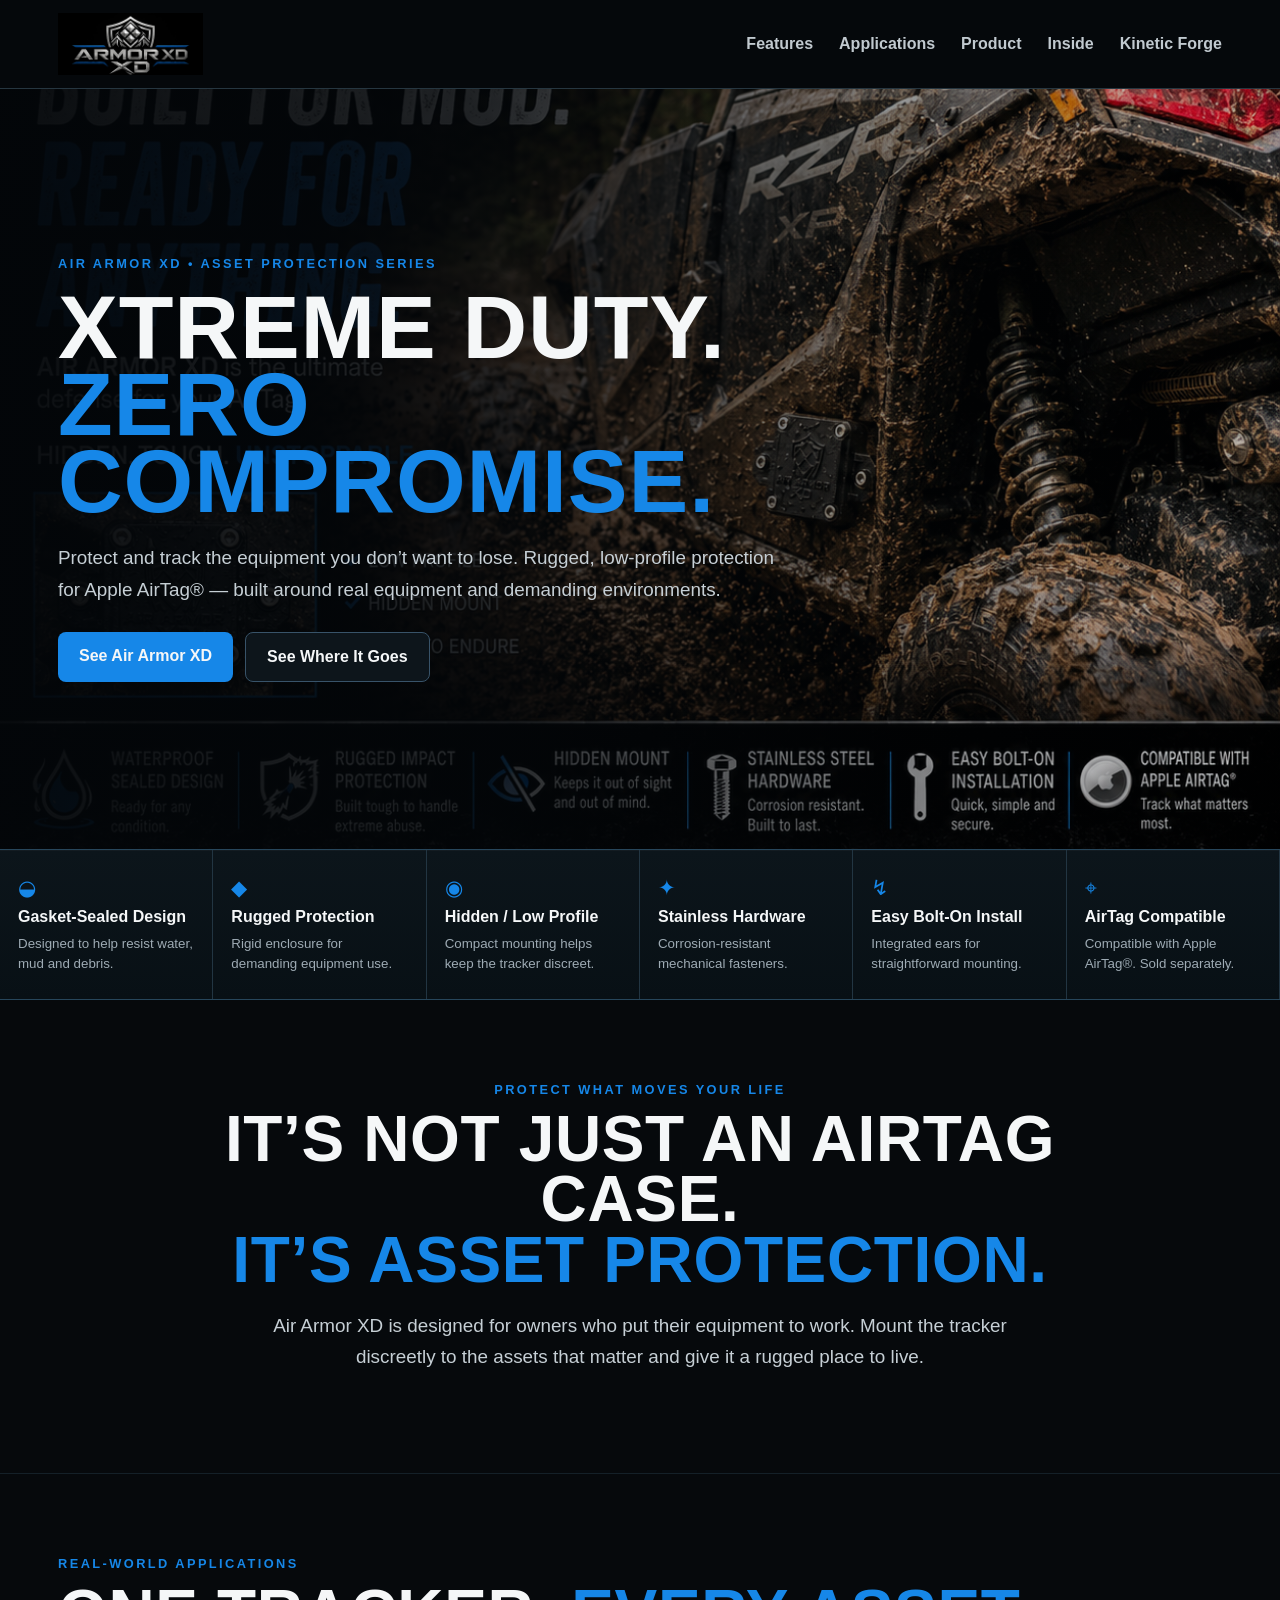
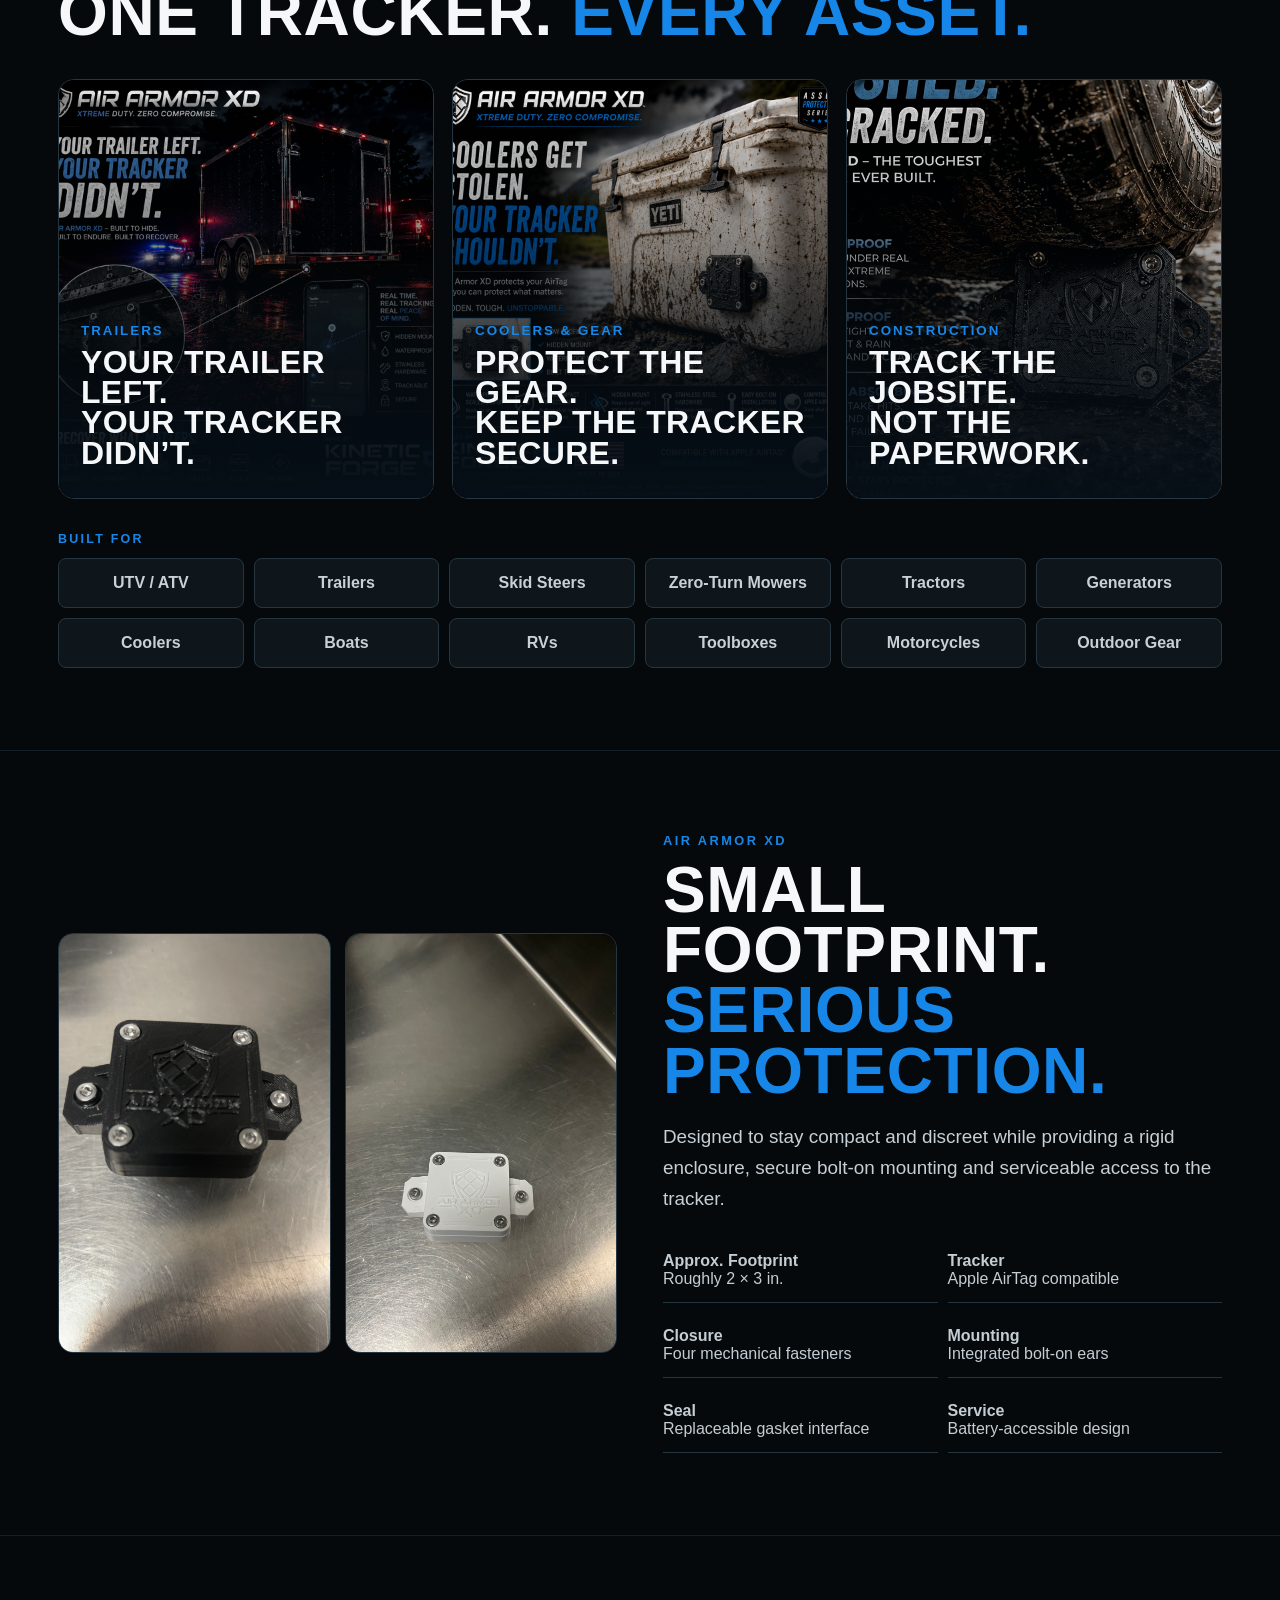
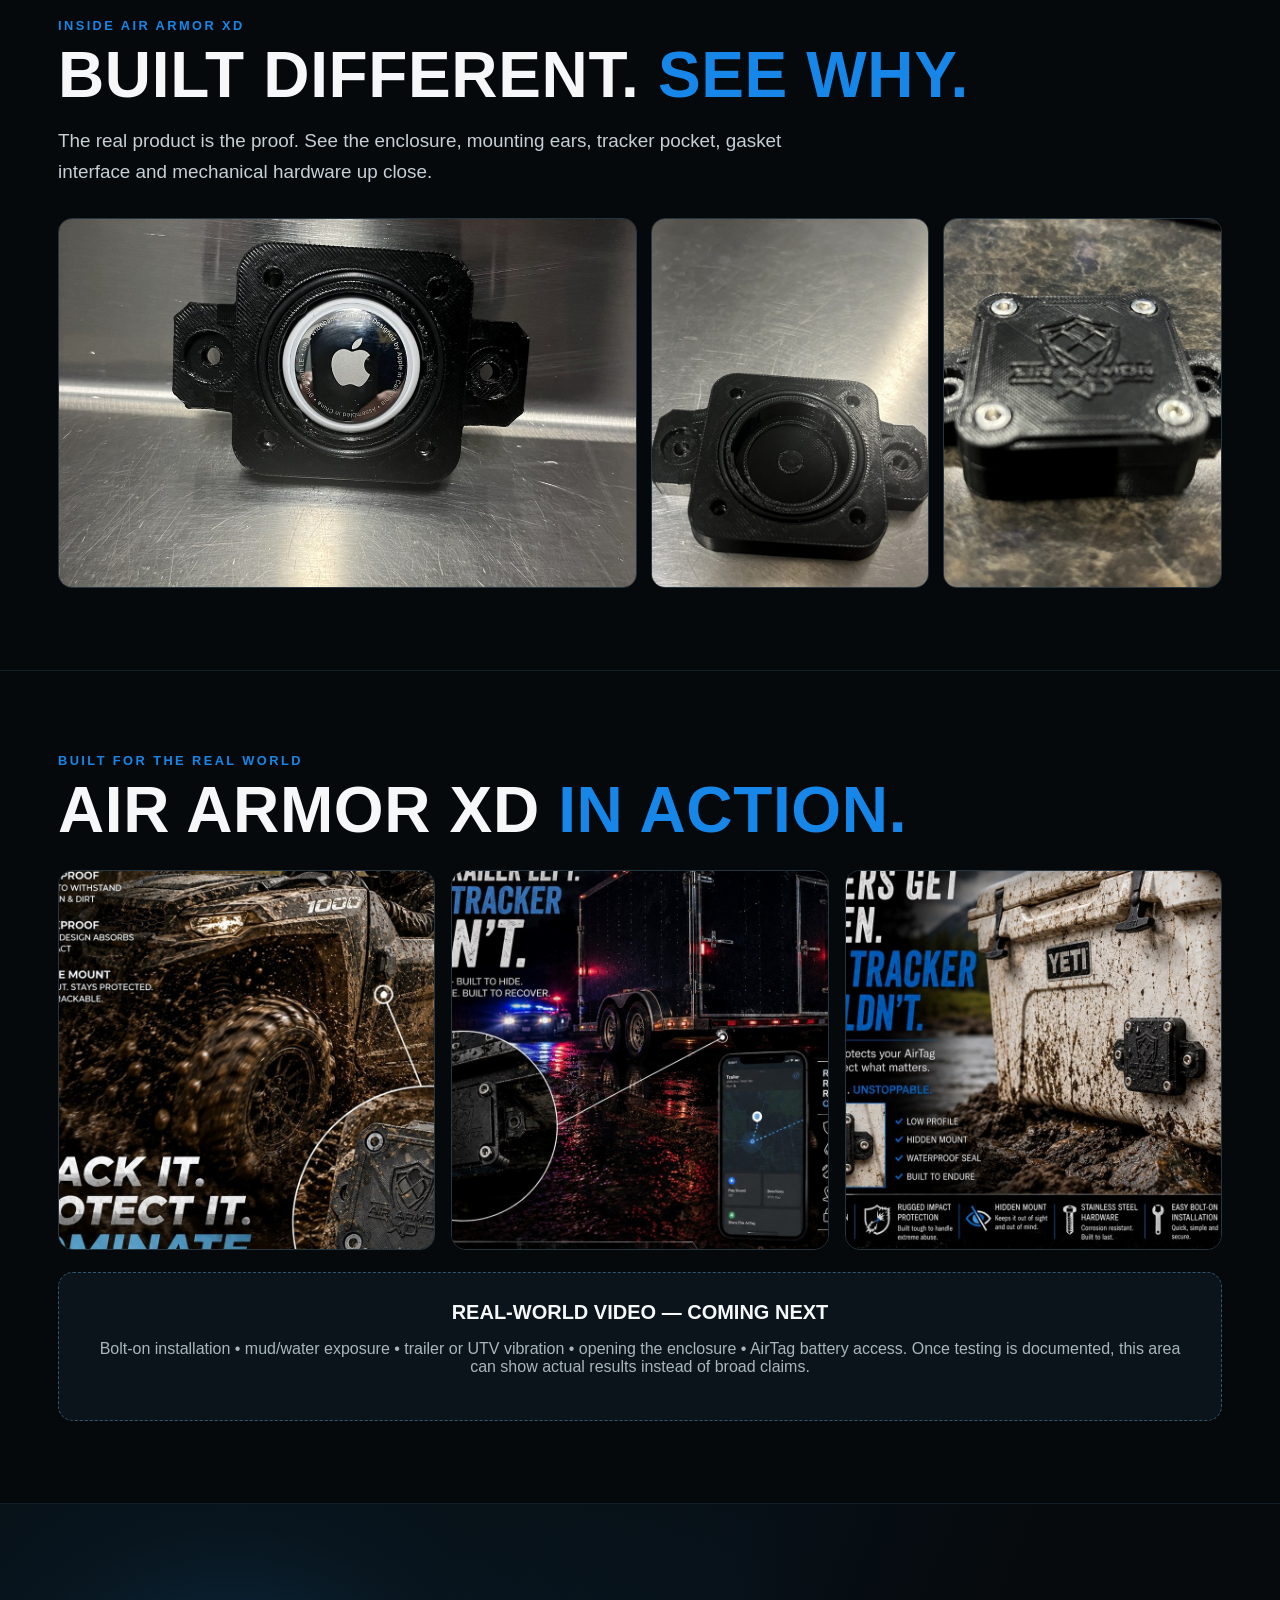
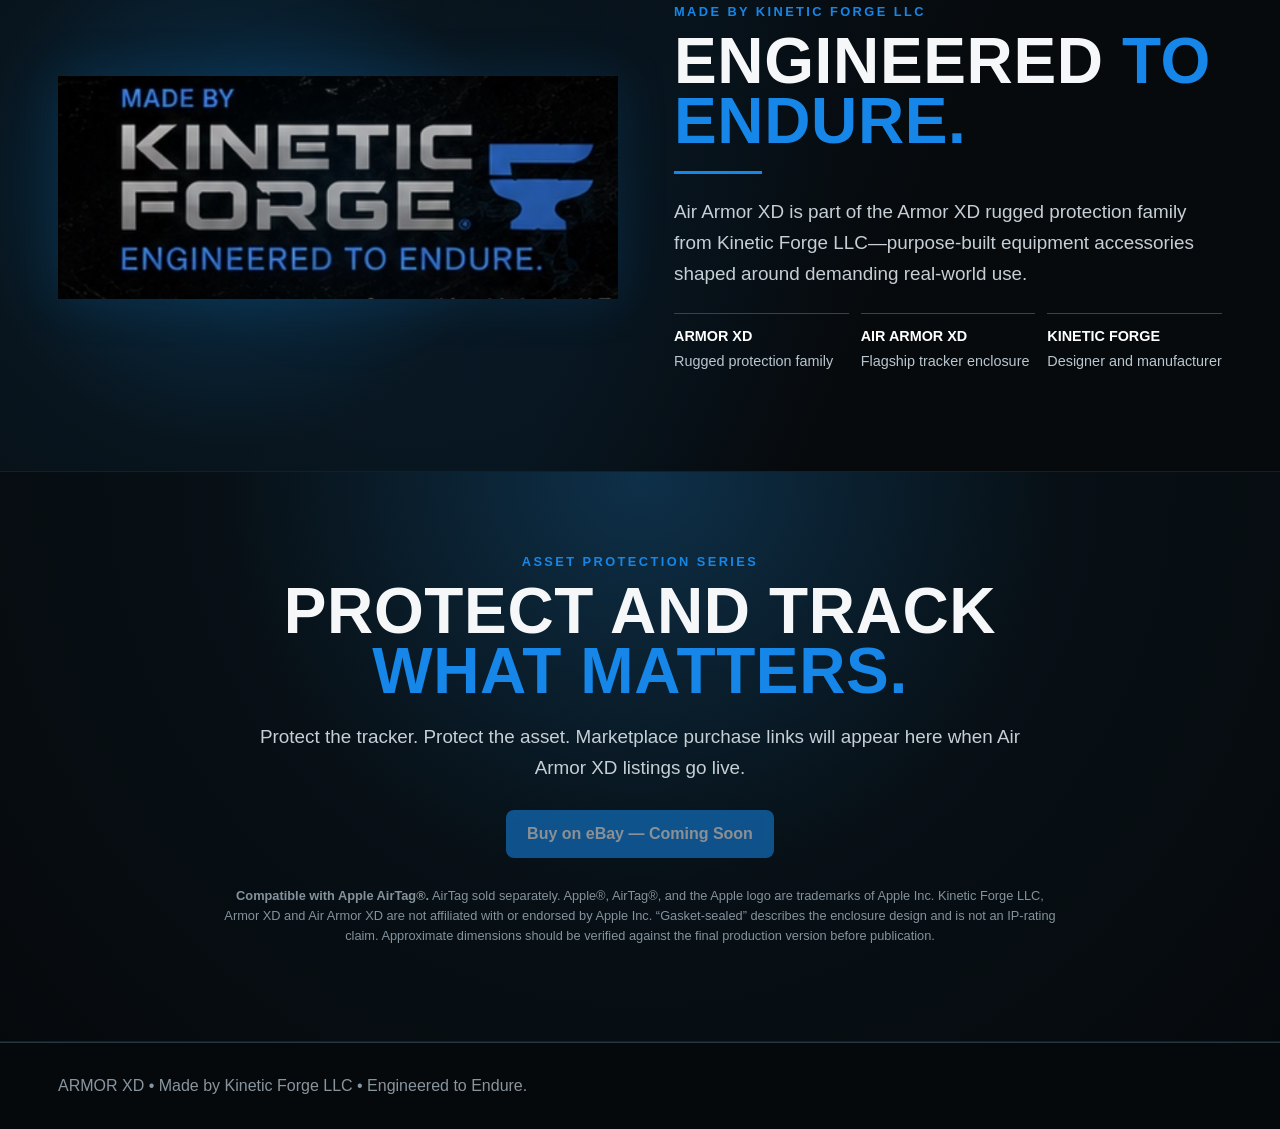
==== commit 977656f7: "Add files via upload" ====
--- a/air-armor-xd.html
+++ b/air-armor-xd.html
@@ -1,13 +1,58 @@
 <!doctype html><html lang="en"><head><meta charset="utf-8"><meta name="viewport" content="width=device-width,initial-scale=1"><title>Air Armor XD | Xtreme Duty Asset Protection</title><meta name="description" content="Air Armor XD is a rugged, low-profile protective enclosure for Apple AirTag, built for trailers, UTVs, equipment, coolers and more."><style>
-:root{--bg:#06090c;--panel:#0d1419;--line:#263640;--text:#f5f7f8;--muted:#aab6be;--blue:#1687e8}*{box-sizing:border-box}html{scroll-behavior:smooth;scroll-padding-top:92px}body{margin:0;background:var(--bg);color:var(--text);font-family:Arial,sans-serif}a{color:inherit}.wrap{max-width:1220px;margin:auto;padding:0 28px}header{position:sticky;top:0;z-index:20;background:#06090cf2;border-bottom:1px solid var(--line);backdrop-filter:blur(10px)}.nav{height:88px;display:flex;align-items:center;justify-content:space-between}.brand img{height:62px;display:block}nav{display:flex;gap:26px}nav a{text-decoration:none;color:#c1c9cf;font-weight:800}.hero{min-height:760px;position:relative;display:flex;align-items:center;overflow:hidden}.hero>img{position:absolute;inset:0;width:100%;height:100%;object-fit:cover}.hero:after{content:"";position:absolute;inset:0;background:linear-gradient(90deg,#030609f5 0,#030609d8 38%,#03060963 70%,#03060926)}.hero-copy{position:relative;z-index:2;max-width:720px}.eyebrow{color:var(--blue);font-size:.8rem;font-weight:900;letter-spacing:.19em;text-transform:uppercase}h1,h2,h3{font-family:Impact,'Arial Narrow',sans-serif;text-transform:uppercase;letter-spacing:.01em}h1{font-size:clamp(4.2rem,8vw,7.6rem);line-height:.84;margin:18px 0}h1 span,h2 span{color:var(--blue)}h2{font-size:clamp(2.6rem,5vw,4.8rem);line-height:.94;margin:12px 0 20px}.lead{font-size:1.18rem;line-height:1.65;color:#c6cfd5;max-width:760px}.buttons{display:flex;gap:12px;flex-wrap:wrap;margin-top:27px}.btn{padding:15px 21px;border-radius:8px;text-decoration:none;font-weight:900;background:var(--blue)}.btn.alt{background:#0d151b;border:1px solid #385369}.proof{display:grid;grid-template-columns:repeat(6,1fr);border-top:1px solid var(--line);border-bottom:1px solid var(--line);background:#0a1014}.proof div{padding:24px 18px;border-right:1px solid #1d2b34}.proof b{display:block;margin:8px 0}.proof small{color:#9eabb4;line-height:1.4}.icon{color:var(--blue);font-size:1.3rem}.section{padding:82px 0;border-bottom:1px solid #142028}.center{text-align:center;max-width:900px;margin:auto}.center p{margin-left:auto;margin-right:auto}.story-grid{display:grid;grid-template-columns:repeat(3,1fr);gap:18px;margin-top:36px}.story{position:relative;min-height:420px;overflow:hidden;border:1px solid var(--line);border-radius:16px}.story img{position:absolute;inset:0;width:100%;height:100%;object-fit:cover}.story:after{content:"";position:absolute;inset:0;background:linear-gradient(180deg,#0000,#030609e8)}.story-copy{position:absolute;z-index:2;left:22px;right:22px;bottom:22px}.story-copy small{color:var(--blue);font-weight:900;letter-spacing:.15em}.story-copy h3{font-size:2rem;line-height:.95;margin:8px 0}.asset-grid{display:grid;grid-template-columns:repeat(6,1fr);gap:10px;margin-top:30px}.asset-grid span{padding:15px 8px;text-align:center;background:#0e161b;border:1px solid var(--line);border-radius:8px;font-weight:800;color:#c9d1d6}.scale{display:grid;grid-template-columns:1fr 1fr;gap:46px;align-items:center}.product-pair{display:grid;grid-template-columns:1fr 1fr;gap:14px}.product-pair img{width:100%;height:420px;object-fit:cover;border-radius:15px;border:1px solid var(--line)}.specs{display:grid;grid-template-columns:1fr 1fr;gap:10px;margin-top:24px}.spec{padding:14px 0;border-bottom:1px solid var(--line);color:#c4cdd3}.inside{display:grid;grid-template-columns:1.35fr .65fr .65fr;gap:14px;margin-top:30px}.inside img{width:100%;height:370px;object-fit:cover;border-radius:14px;border:1px solid var(--line)}.action{display:grid;grid-template-columns:repeat(3,1fr);gap:16px;margin-top:30px}.action img{width:100%;height:380px;object-fit:cover;border-radius:15px;border:1px solid var(--line)}.video{margin-top:22px;border:1px dashed #31566e;border-radius:15px;padding:28px;text-align:center;background:#0a141a}.video b{font-size:1.25rem}.video p{color:var(--muted)}.maker{display:grid;grid-template-columns:.9fr 1.1fr;gap:44px;align-items:center}.maker img{width:100%;max-width:520px}.cta{background:radial-gradient(circle at 50% 0,#0e3049,#071016 48%,#06090c);text-align:center}.legal{font-size:.8rem;color:#84929c;line-height:1.55;margin-top:28px}footer{padding:34px 0;color:#89959e;border-top:1px solid var(--line)}@media(max-width:900px){nav{display:none}.proof{grid-template-columns:repeat(2,1fr)}.story-grid,.scale,.maker{grid-template-columns:1fr}.asset-grid{grid-template-columns:repeat(3,1fr)}.inside,.action{grid-template-columns:1fr 1fr}.inside img:first-child{grid-column:1/-1}}@media(max-width:600px){.hero{min-height:680px}.brand img{height:52px}.proof,.story-grid,.asset-grid,.product-pair,.specs,.inside,.action{grid-template-columns:1fr}.inside img:first-child{grid-column:auto}.product-pair img,.inside img,.action img{height:auto}}
+:root{--bg:#06090c;--panel:#0d1419;--line:#263640;--text:#f5f7f8;--muted:#aab6be;--blue:#1687e8}*{box-sizing:border-box}html{scroll-behavior:smooth;scroll-padding-top:92px}body{margin:0;background:var(--bg);color:var(--text);font-family:Arial,sans-serif}a{color:inherit}.wrap{max-width:1220px;margin:auto;padding:0 28px}header{position:sticky;top:0;z-index:20;background:#06090cf2;border-bottom:1px solid var(--line);backdrop-filter:blur(10px)}.nav{height:88px;display:flex;align-items:center;justify-content:space-between}.brand img{height:62px;display:block}nav{display:flex;gap:26px}nav a{text-decoration:none;color:#c1c9cf;font-weight:800}.hero{min-height:760px;position:relative;display:flex;align-items:center;overflow:hidden}.hero>img{position:absolute;inset:0;width:100%;height:100%;object-fit:cover}.hero:after{content:"";position:absolute;inset:0;background:linear-gradient(90deg,#030609f5 0,#030609d8 38%,#03060963 70%,#03060926)}.hero-copy{position:relative;z-index:2;max-width:720px}.eyebrow{color:var(--blue);font-size:.8rem;font-weight:900;letter-spacing:.19em;text-transform:uppercase}h1,h2,h3{font-family:Impact,'Arial Narrow',sans-serif;text-transform:uppercase;letter-spacing:.01em}h1{font-size:clamp(3.9rem,7vw,6.55rem);line-height:.86;margin:18px 0 22px}h1 span,h2 span{color:var(--blue)}h2{font-size:clamp(2.6rem,5vw,4.8rem);line-height:.94;margin:12px 0 20px}.lead{font-size:1.18rem;line-height:1.65;color:#c6cfd5;max-width:760px}.buttons{display:flex;gap:12px;flex-wrap:wrap;margin-top:27px}.btn{padding:15px 21px;border-radius:8px;text-decoration:none;font-weight:900;background:var(--blue)}.btn.alt{background:#0d151b;border:1px solid #385369}.proof{display:grid;grid-template-columns:repeat(6,1fr);border-top:1px solid #27465b;border-bottom:1px solid #27465b;background:linear-gradient(180deg,#0c151b,#081015);box-shadow:inset 0 1px 0 #ffffff08}.proof div{padding:26px 18px;border-right:1px solid #223542;min-height:142px}.proof b{display:block;margin:8px 0}.proof small{color:#9eabb4;line-height:1.4}.icon{color:var(--blue);font-size:1.3rem}.section{padding:82px 0;border-bottom:1px solid #142028}.center{text-align:center;max-width:900px;margin:auto}.center p{margin-left:auto;margin-right:auto}.story-grid{display:grid;grid-template-columns:repeat(3,1fr);gap:18px;margin-top:36px}.story{position:relative;min-height:420px;overflow:hidden;border:1px solid var(--line);border-radius:16px}.story img{position:absolute;inset:0;width:100%;height:100%;object-fit:cover}.story:after{content:"";position:absolute;inset:0;background:linear-gradient(180deg,#0000,#030609e8)}.story-copy{position:absolute;z-index:2;left:22px;right:22px;bottom:22px}.story-copy small{color:var(--blue);font-weight:900;letter-spacing:.15em}.story-copy h3{font-size:2rem;line-height:.95;margin:8px 0}.asset-grid{display:grid;grid-template-columns:repeat(6,1fr);gap:10px;margin-top:30px}.asset-grid span{padding:15px 8px;text-align:center;background:#0e161b;border:1px solid var(--line);border-radius:8px;font-weight:800;color:#c9d1d6}.scale{display:grid;grid-template-columns:1fr 1fr;gap:46px;align-items:center}.product-pair{display:grid;grid-template-columns:1fr 1fr;gap:14px}.product-pair img{width:100%;height:420px;object-fit:cover;border-radius:15px;border:1px solid var(--line)}.specs{display:grid;grid-template-columns:1fr 1fr;gap:10px;margin-top:24px}.spec{padding:14px 0;border-bottom:1px solid var(--line);color:#c4cdd3}.inside{display:grid;grid-template-columns:1.35fr .65fr .65fr;gap:14px;margin-top:30px}.inside img{width:100%;height:370px;object-fit:cover;border-radius:14px;border:1px solid var(--line)}.action{display:grid;grid-template-columns:repeat(3,1fr);gap:16px;margin-top:30px}.action img{width:100%;height:380px;object-fit:cover;border-radius:15px;border:1px solid var(--line)}.video{margin-top:22px;border:1px dashed #31566e;border-radius:15px;padding:28px;text-align:center;background:#0a141a}.video b{font-size:1.25rem}.video p{color:var(--muted)}.maker{display:grid;grid-template-columns:.9fr 1.1fr;gap:44px;align-items:center}.maker img{width:100%;max-width:520px}.cta{background:radial-gradient(circle at 50% 0,#0e3049,#071016 48%,#06090c);text-align:center}.legal{font-size:.8rem;color:#84929c;line-height:1.55;margin-top:28px}footer{padding:34px 0;color:#89959e;border-top:1px solid var(--line)}@media(max-width:900px){nav{display:none}.proof{grid-template-columns:repeat(2,1fr)}.story-grid,.scale,.maker{grid-template-columns:1fr}.asset-grid{grid-template-columns:repeat(3,1fr)}.inside,.action{grid-template-columns:1fr 1fr}.inside img:first-child{grid-column:1/-1}}@media(max-width:600px){.hero{min-height:680px}.brand img{height:52px}.proof,.story-grid,.asset-grid,.product-pair,.specs,.inside,.action{grid-template-columns:1fr}.inside img:first-child{grid-column:auto}.product-pair img,.inside img,.action img{height:auto}}
+
+.story img{filter:saturate(.92) contrast(1.04)}
+.story-copy{background:linear-gradient(180deg,#06101918,#061019d9);margin:-22px;padding:58px 22px 22px}
+.asset-grid{position:relative}
+.asset-grid:before{content:"BUILT FOR";grid-column:1/-1;color:var(--blue);font-size:.78rem;font-weight:900;letter-spacing:.18em;margin:3px 0 2px}
+.asset-grid span{transition:.2s ease}
+.asset-grid span:hover{border-color:#2d6e98;background:#10202b;color:#fff;transform:translateY(-2px)}
+.maker-shell{position:relative;overflow:hidden;background:
+ radial-gradient(circle at 18% 50%,#0b3350 0,#08151e 24%,#060a0d 57%),
+ linear-gradient(90deg,#07121a,#06090c)}
+.maker-shell:before{content:"";position:absolute;inset:-30%;background:linear-gradient(120deg,transparent 38%,#1687e80b 50%,transparent 62%);transform:rotate(-7deg);pointer-events:none}
+.maker{position:relative;z-index:2;grid-template-columns:1fr 1fr;min-height:390px}
+.maker-logo-wrap{position:relative;display:flex;align-items:center;justify-content:center;min-height:300px}
+.maker-logo-wrap:before{content:"";position:absolute;width:390px;height:390px;border-radius:50%;background:radial-gradient(circle,#1687e817 0,#1687e808 38%,transparent 70%);filter:blur(3px)}
+.maker-logo-wrap img{position:relative;z-index:2;mix-blend-mode:screen;width:100%;max-width:560px;filter:drop-shadow(0 0 24px #1687e825)}
+.maker-copy{padding:18px 0 18px 12px}
+.maker-copy .rule{width:88px;height:3px;background:var(--blue);margin:20px 0 22px}
+.maker-copy .maker-points{display:grid;grid-template-columns:repeat(3,1fr);gap:12px;margin-top:24px}
+.maker-point{border-top:1px solid #2b4658;padding-top:12px;color:#bac6ce;font-size:.9rem;line-height:1.4}
+.maker-point b{display:block;color:#fff;margin-bottom:4px}
+.inside h2{font-size:inherit}
+@media(max-width:900px){
+ .maker{grid-template-columns:1fr;min-height:auto}
+ .maker-copy{padding-left:0}
+ .maker-logo-wrap{min-height:230px}
+ .maker-logo-wrap img{max-width:480px}
+ .maker-copy .maker-points{grid-template-columns:1fr 1fr 1fr}
+}
+@media(max-width:600px){
+ .maker-copy .maker-points{grid-template-columns:1fr}
+ .maker-logo-wrap{min-height:190px}
+}
+
 </style></head><body><header><div class="wrap nav"><a class="brand" href="index.html"><img src="armorxd-logo.jpg" alt="Armor XD"></a><nav><a href="#features">Features</a><a href="#applications">Applications</a><a href="#product">Product</a><a href="#inside">Inside</a><a href="#maker">Kinetic Forge</a></nav></div></header><main>
-<section class="hero"><img src="hero-utv.png" alt="Air Armor XD mounted on a muddy UTV"><div class="wrap" style="width:100%"><div class="hero-copy"><div class="eyebrow">Air Armor XD • Asset Protection Series</div><h1>XTREME DUTY.<br><span>ZERO COMPROMISE.</span></h1><p class="lead">Protect and track the equipment you don’t want to lose. Rugged, low-profile protection for Apple AirTag® built around real equipment and demanding environments.</p><div class="buttons"><a class="btn" href="#product">See Air Armor XD</a><a class="btn alt" href="#applications">See Where It Goes</a></div></div></div></section>
+<section class="hero"><img src="hero-utv.png" alt="Air Armor XD mounted on a muddy UTV"><div class="wrap" style="width:100%"><div class="hero-copy"><div class="eyebrow">Air Armor XD • Asset Protection Series</div><h1>XTREME DUTY.<br><span>ZERO COMPROMISE.</span></h1><p class="lead">Protect and track the equipment you don’t want to lose. Rugged, low-profile protection for Apple AirTag® — built around real equipment and demanding environments.</p><div class="buttons"><a class="btn" href="#product">See Air Armor XD</a><a class="btn alt" href="#applications">See Where It Goes</a></div></div></div></section>
 <section class="proof" id="features"><div><span class="icon">◒</span><b>Gasket-Sealed Design</b><small>Designed to help resist water, mud and debris.</small></div><div><span class="icon">◆</span><b>Rugged Protection</b><small>Rigid enclosure for demanding equipment use.</small></div><div><span class="icon">◉</span><b>Hidden / Low Profile</b><small>Compact mounting helps keep the tracker discreet.</small></div><div><span class="icon">✦</span><b>Stainless Hardware</b><small>Corrosion-resistant mechanical fasteners.</small></div><div><span class="icon">↯</span><b>Easy Bolt-On Install</b><small>Integrated ears for straightforward mounting.</small></div><div><span class="icon">⌖</span><b>AirTag Compatible</b><small>Compatible with Apple AirTag®. Sold separately.</small></div></section>
 <section class="section"><div class="wrap center"><div class="eyebrow">Protect What Moves Your Life</div><h2>It’s not just an AirTag case.<br><span>It’s asset protection.</span></h2><p class="lead">Air Armor XD is designed for owners who put their equipment to work. Mount the tracker discreetly to the assets that matter and give it a rugged place to live.</p></div></section>
 <section class="section" id="applications"><div class="wrap"><div class="eyebrow">Real-World Applications</div><h2>One tracker. <span>Every asset.</span></h2><div class="story-grid"><article class="story"><img src="trailer-promo.png" alt="Trailer application"><div class="story-copy"><small>TRAILERS</small><h3>Your trailer left.<br>Your tracker didn’t.</h3></div></article><article class="story"><img src="cooler-promo.png" alt="Cooler application"><div class="story-copy"><small>COOLERS & GEAR</small><h3>Protect the gear.<br>Keep the tracker secure.</h3></div></article><article class="story"><img src="tile-impact.jpg" alt="Construction equipment application"><div class="story-copy"><small>CONSTRUCTION</small><h3>Track the jobsite.<br>Not the paperwork.</h3></div></article></div><div class="asset-grid"><span>UTV / ATV</span><span>Trailers</span><span>Skid Steers</span><span>Zero-Turn Mowers</span><span>Tractors</span><span>Generators</span><span>Coolers</span><span>Boats</span><span>RVs</span><span>Toolboxes</span><span>Motorcycles</span><span>Outdoor Gear</span></div></div></section>
 <section class="section" id="product"><div class="wrap scale"><div class="product-pair"><img src="product-black.jpeg" alt="Black Air Armor XD"><img src="product-white.jpeg" alt="White Air Armor XD"></div><div><div class="eyebrow">Air Armor XD</div><h2>Small footprint.<br><span>Serious protection.</span></h2><p class="lead">Designed to stay compact and discreet while providing a rigid enclosure, secure bolt-on mounting and serviceable access to the tracker.</p><div class="specs"><div class="spec"><b>Approx. Footprint</b><br>Roughly 2 × 3 in.</div><div class="spec"><b>Tracker</b><br>Apple AirTag compatible</div><div class="spec"><b>Closure</b><br>Four mechanical fasteners</div><div class="spec"><b>Mounting</b><br>Integrated bolt-on ears</div><div class="spec"><b>Seal</b><br>Replaceable gasket interface</div><div class="spec"><b>Service</b><br>Battery-accessible design</div></div></div></div></section>
-<section class="section" id="inside"><div class="wrap"><div class="eyebrow">Inside Air Armor XD</div><h2>Show the customer <span>exactly what they’re buying.</span></h2><p class="lead">Real product photography keeps the lifestyle story grounded in the actual enclosure, hardware, tracker pocket and sealing interface.</p><div class="inside"><img src="air-open.jpg" alt="Open Air Armor XD with AirTag"><img src="air-cavity.jpg" alt="Air Armor XD gasket cavity"><img src="air-angle.jpg" alt="Closed Air Armor XD"></div></div></section>
+<section class="section" id="inside"><div class="wrap"><div class="eyebrow">Inside Air Armor XD</div><h2>Built different. <span>See why.</span></h2><p class="lead">The real product is the proof. See the enclosure, mounting ears, tracker pocket, gasket interface and mechanical hardware up close.</p><div class="inside"><img src="air-open.jpg" alt="Open Air Armor XD with AirTag"><img src="air-cavity.jpg" alt="Air Armor XD gasket cavity"><img src="air-angle.jpg" alt="Closed Air Armor XD"></div></div></section>
 <section class="section"><div class="wrap"><div class="eyebrow">Built for the Real World</div><h2>Air Armor XD <span>in action.</span></h2><div class="action"><img src="tile-utv.jpg" alt="UTV application"><img src="tile-trailer.jpg" alt="Trailer application"><img src="tile-cooler.jpg" alt="Cooler application"></div><div class="video"><b>REAL-WORLD VIDEO — COMING NEXT</b><p>Bolt-on installation • mud/water exposure • trailer or UTV vibration • opening the enclosure • AirTag battery access. Once testing is documented, this area can show actual results instead of broad claims.</p></div></div></section>
-<section class="section" id="maker"><div class="wrap maker"><img src="kinetic-forge-logo.jpg" alt="Kinetic Forge — Engineered to Endure"><div><div class="eyebrow">Made by Kinetic Forge LLC</div><h2>Engineered <span>to endure.</span></h2><p class="lead">Air Armor XD is part of the Armor XD rugged protection family from Kinetic Forge LLC—practical equipment accessories designed around demanding real-world use.</p></div></div></section>
-<section class="section cta"><div class="wrap center"><div class="eyebrow">Asset Protection Series</div><h2>Protect and track <span>what matters.</span></h2><p class="lead">Marketplace purchase links will be added when the first Air Armor XD listings go live.</p><div class="buttons" style="justify-content:center"><span class="btn" style="opacity:.55">Buy on eBay — Coming Soon</span></div><p class="legal"><strong>Compatible with Apple AirTag®.</strong> AirTag sold separately. Apple®, AirTag®, and the Apple logo are trademarks of Apple Inc. Kinetic Forge LLC, Armor XD and Air Armor XD are not affiliated with or endorsed by Apple Inc. “Gasket-sealed” describes the enclosure design and is not an IP-rating claim. Approximate dimensions should be verified against the final production version before publication.</p></div></section>
+<section class="section maker-shell" id="maker"><div class="wrap maker">
+<div class="maker-logo-wrap"><img src="kinetic-forge-logo.jpg" alt="Kinetic Forge — Engineered to Endure"></div>
+<div class="maker-copy">
+<div class="eyebrow">Made by Kinetic Forge LLC</div>
+<h2>Engineered <span>to endure.</span></h2>
+<div class="rule"></div>
+<p class="lead">Air Armor XD is part of the Armor XD rugged protection family from Kinetic Forge LLC—purpose-built equipment accessories shaped around demanding real-world use.</p>
+<div class="maker-points">
+<div class="maker-point"><b>ARMOR XD</b>Rugged protection family</div>
+<div class="maker-point"><b>AIR ARMOR XD</b>Flagship tracker enclosure</div>
+<div class="maker-point"><b>KINETIC FORGE</b>Designer and manufacturer</div>
+</div>
+</div></div></section>
+<section class="section cta"><div class="wrap center"><div class="eyebrow">Asset Protection Series</div><h2>Protect and track <span>what matters.</span></h2><p class="lead">Protect the tracker. Protect the asset. Marketplace purchase links will appear here when Air Armor XD listings go live.</p><div class="buttons" style="justify-content:center"><span class="btn" style="opacity:.55">Buy on eBay — Coming Soon</span></div><p class="legal"><strong>Compatible with Apple AirTag®.</strong> AirTag sold separately. Apple®, AirTag®, and the Apple logo are trademarks of Apple Inc. Kinetic Forge LLC, Armor XD and Air Armor XD are not affiliated with or endorsed by Apple Inc. “Gasket-sealed” describes the enclosure design and is not an IP-rating claim. Approximate dimensions should be verified against the final production version before publication.</p></div></section>
 </main><footer><div class="wrap">ARMOR XD • Made by Kinetic Forge LLC • Engineered to Endure.</div></footer></body></html>
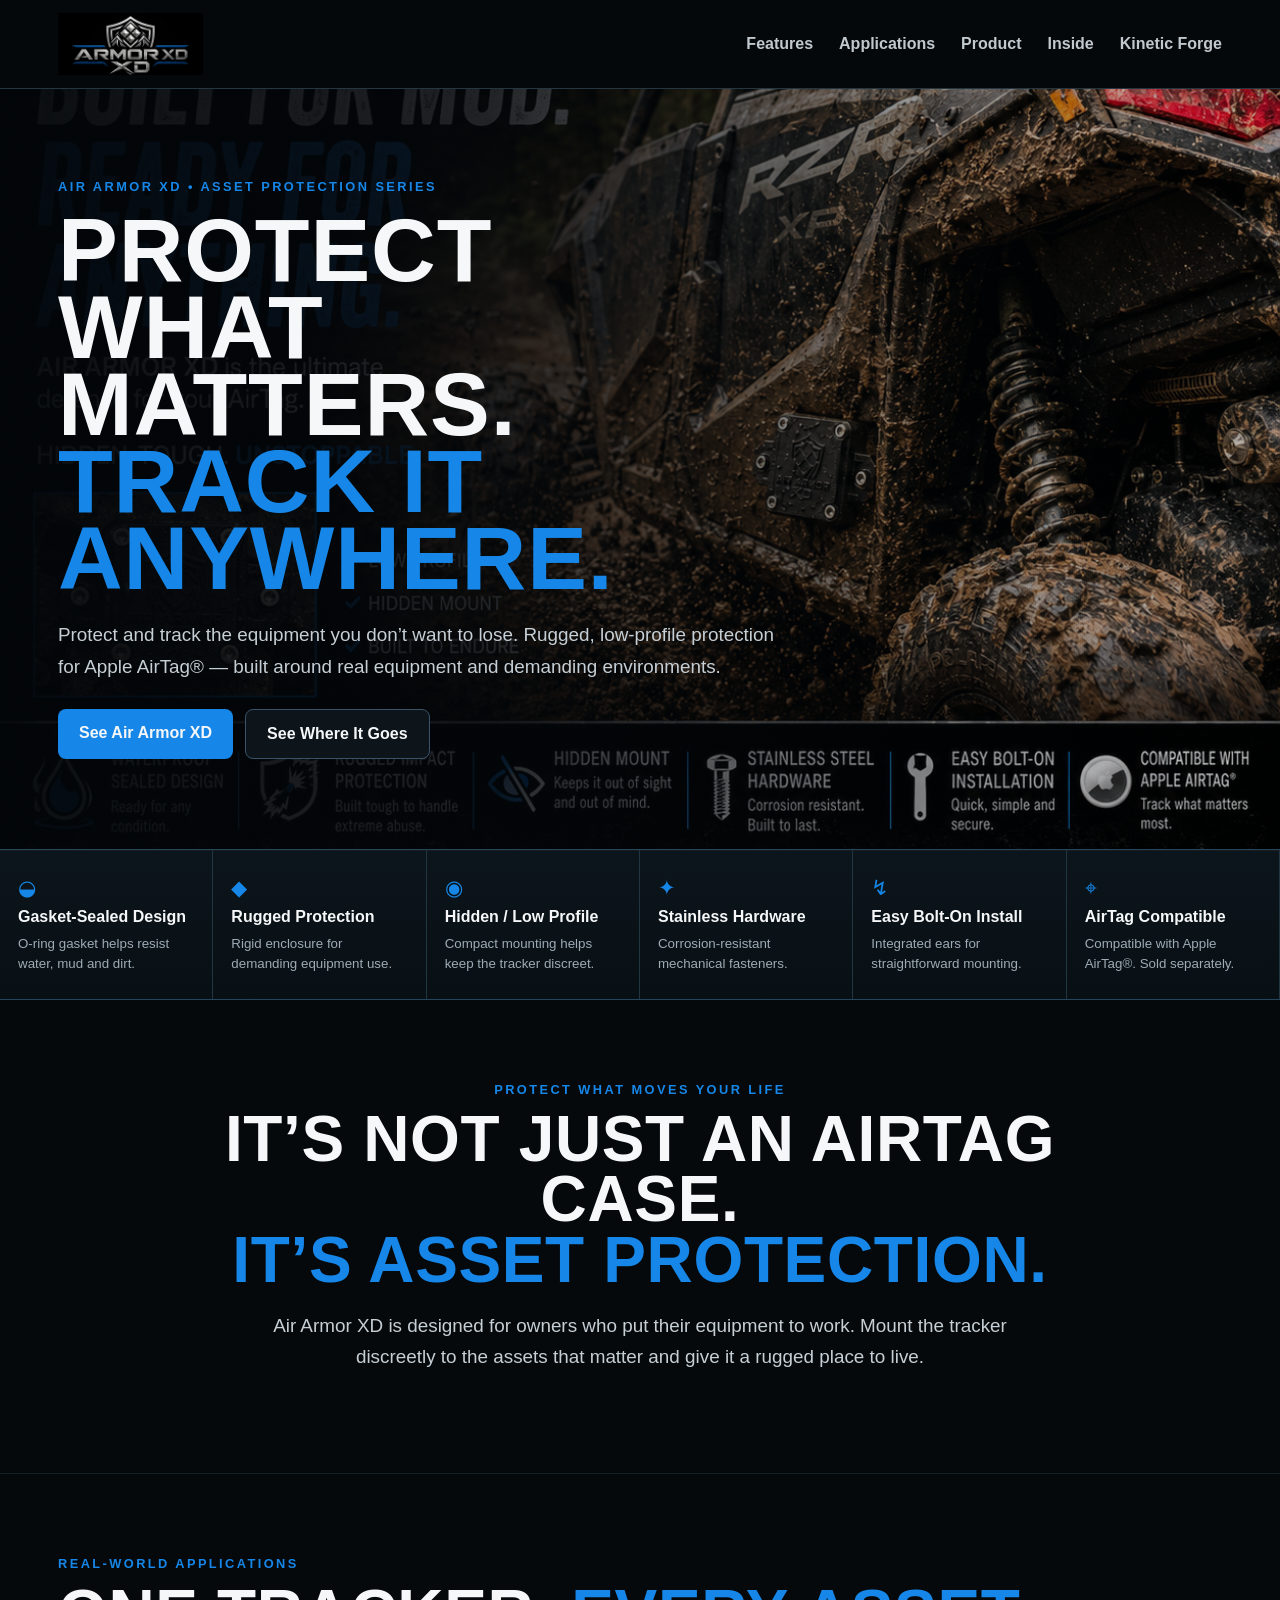
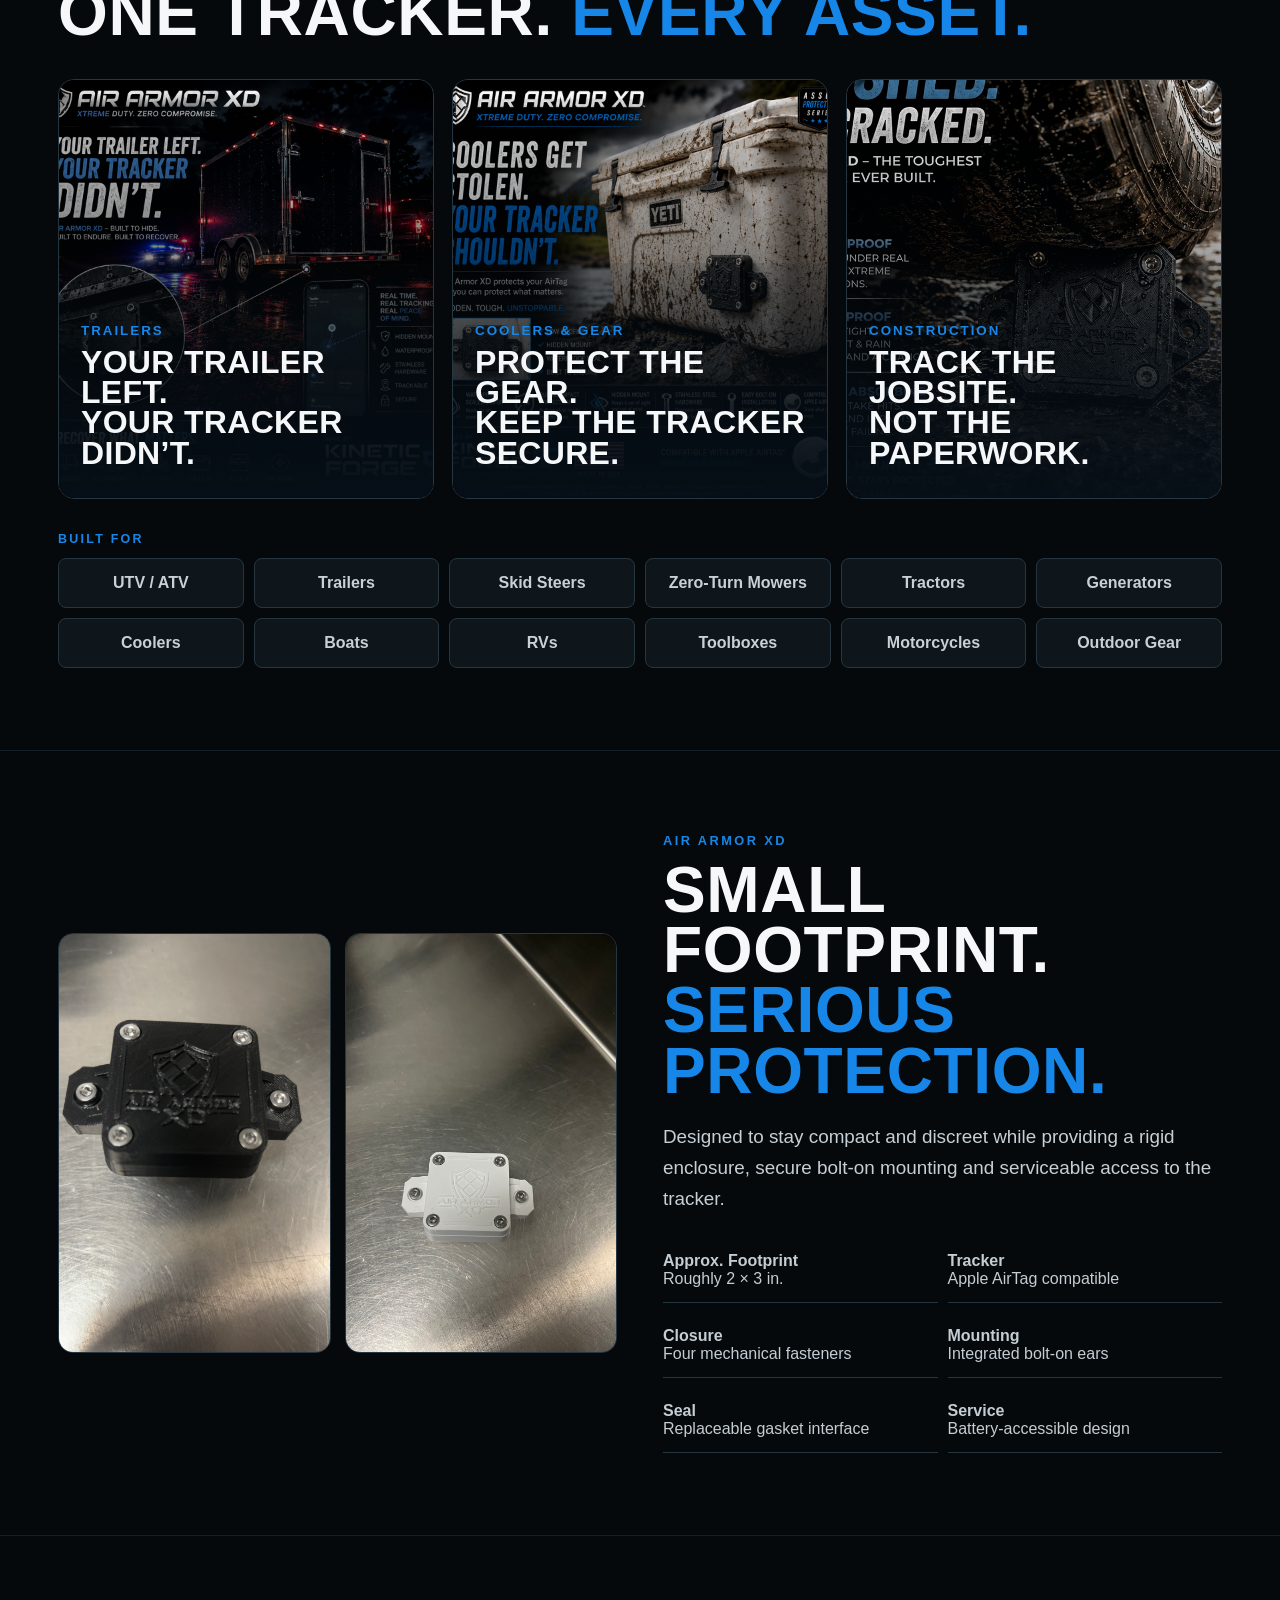
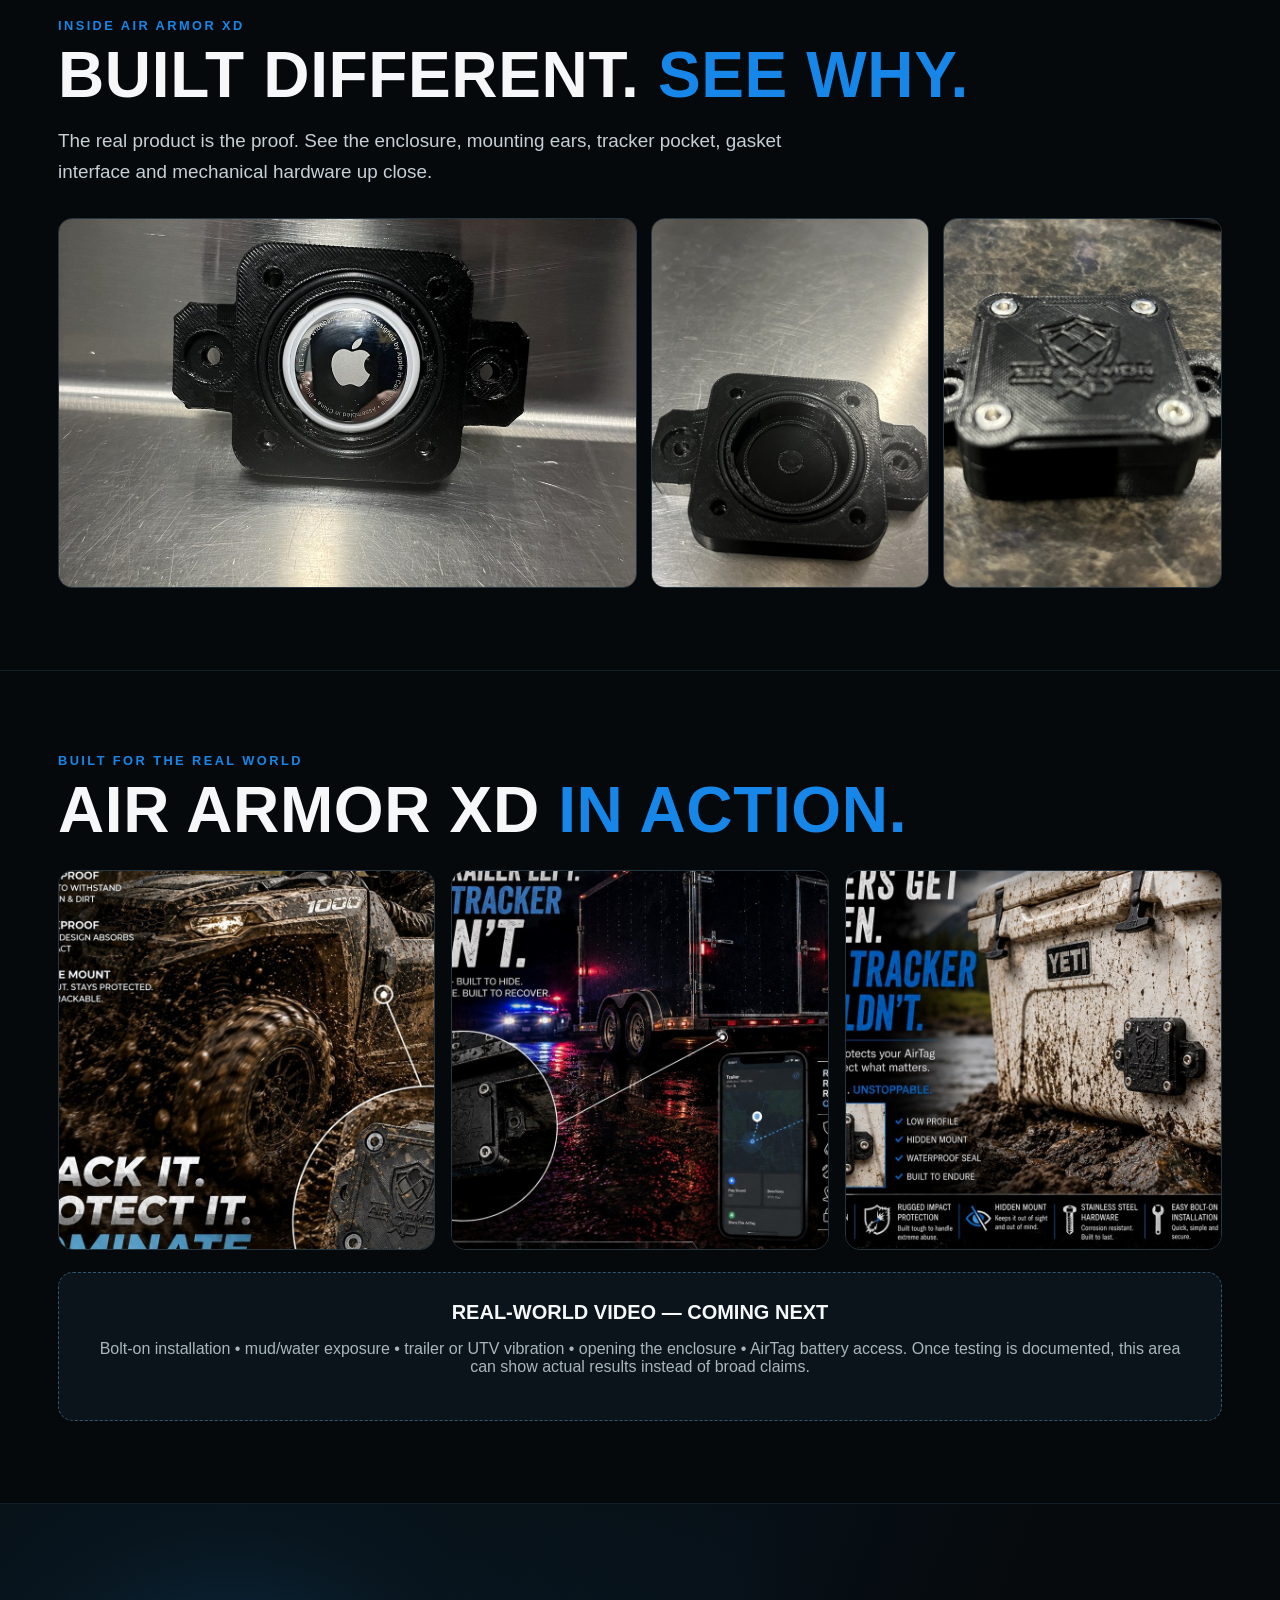
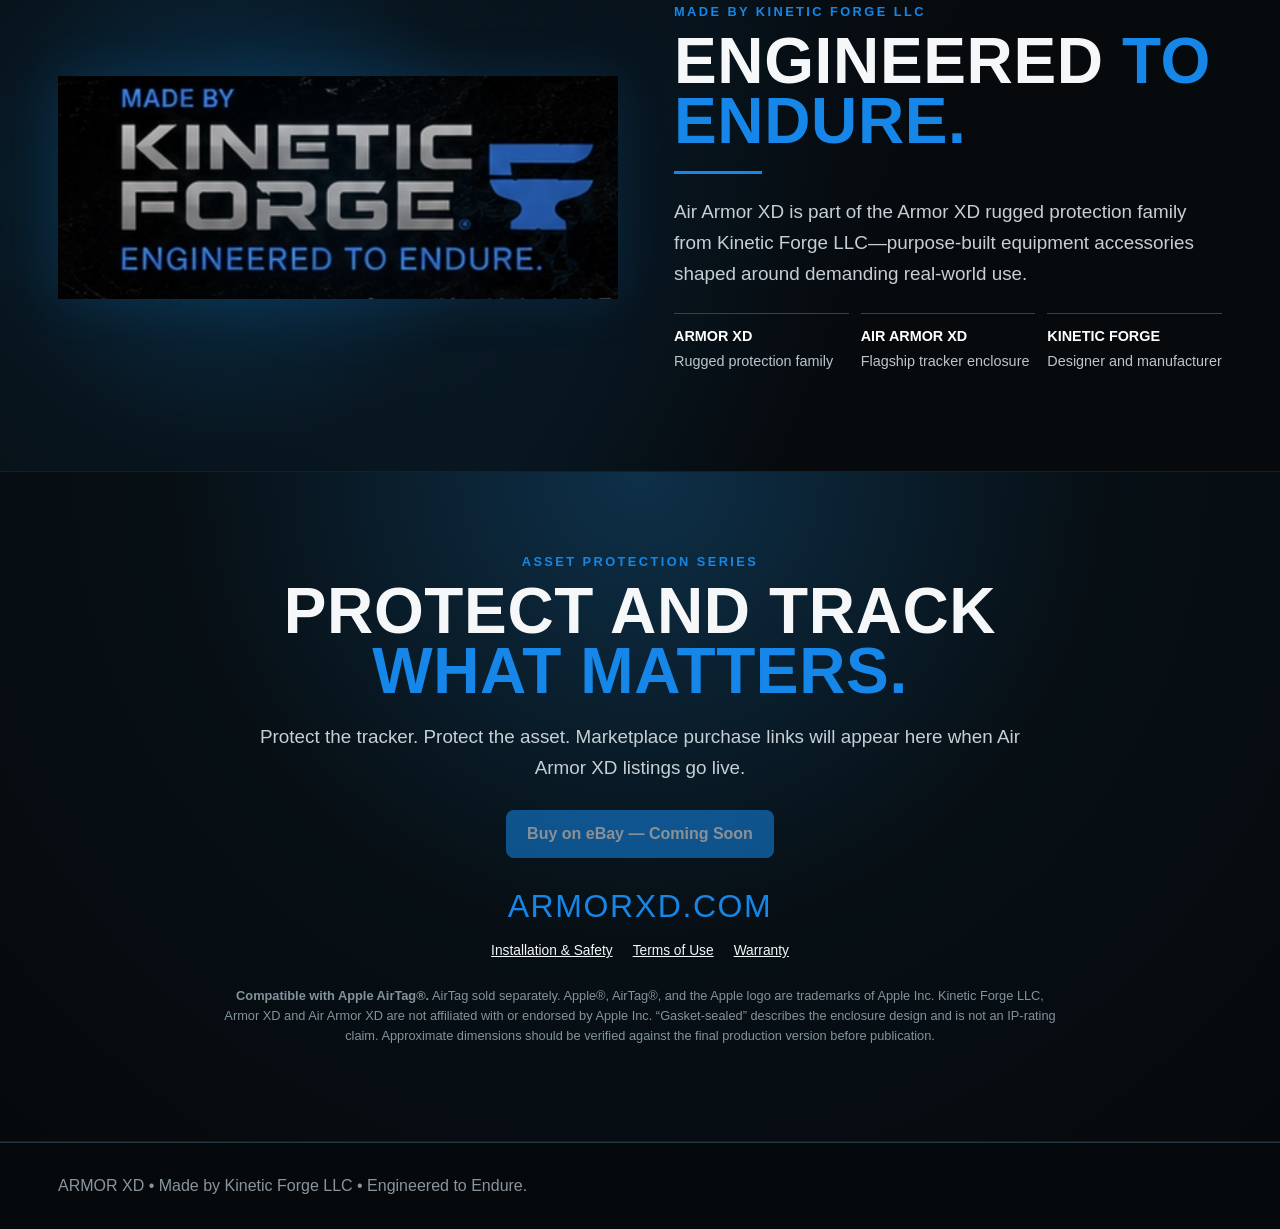
==== commit 0f3c3c5f: "Add files via upload" ====
--- a/air-armor-xd.html
+++ b/air-armor-xd.html
@@ -34,8 +34,8 @@
 }
 
 </style></head><body><header><div class="wrap nav"><a class="brand" href="index.html"><img src="armorxd-logo.jpg" alt="Armor XD"></a><nav><a href="#features">Features</a><a href="#applications">Applications</a><a href="#product">Product</a><a href="#inside">Inside</a><a href="#maker">Kinetic Forge</a></nav></div></header><main>
-<section class="hero"><img src="hero-utv.png" alt="Air Armor XD mounted on a muddy UTV"><div class="wrap" style="width:100%"><div class="hero-copy"><div class="eyebrow">Air Armor XD • Asset Protection Series</div><h1>XTREME DUTY.<br><span>ZERO COMPROMISE.</span></h1><p class="lead">Protect and track the equipment you don’t want to lose. Rugged, low-profile protection for Apple AirTag® — built around real equipment and demanding environments.</p><div class="buttons"><a class="btn" href="#product">See Air Armor XD</a><a class="btn alt" href="#applications">See Where It Goes</a></div></div></div></section>
-<section class="proof" id="features"><div><span class="icon">◒</span><b>Gasket-Sealed Design</b><small>Designed to help resist water, mud and debris.</small></div><div><span class="icon">◆</span><b>Rugged Protection</b><small>Rigid enclosure for demanding equipment use.</small></div><div><span class="icon">◉</span><b>Hidden / Low Profile</b><small>Compact mounting helps keep the tracker discreet.</small></div><div><span class="icon">✦</span><b>Stainless Hardware</b><small>Corrosion-resistant mechanical fasteners.</small></div><div><span class="icon">↯</span><b>Easy Bolt-On Install</b><small>Integrated ears for straightforward mounting.</small></div><div><span class="icon">⌖</span><b>AirTag Compatible</b><small>Compatible with Apple AirTag®. Sold separately.</small></div></section>
+<section class="hero"><img src="hero-utv.png" alt="Air Armor XD mounted on a muddy UTV"><div class="wrap" style="width:100%"><div class="hero-copy"><div class="eyebrow">Air Armor XD • Asset Protection Series</div><h1>PROTECT WHAT MATTERS.<br><span>TRACK IT ANYWHERE.</span></h1><p class="lead">Protect and track the equipment you don’t want to lose. Rugged, low-profile protection for Apple AirTag® — built around real equipment and demanding environments.</p><div class="buttons"><a class="btn" href="#product">See Air Armor XD</a><a class="btn alt" href="#applications">See Where It Goes</a></div></div></div></section>
+<section class="proof" id="features"><div><span class="icon">◒</span><b>Gasket-Sealed Design</b><small>O-ring gasket helps resist water, mud and dirt.</small></div><div><span class="icon">◆</span><b>Rugged Protection</b><small>Rigid enclosure for demanding equipment use.</small></div><div><span class="icon">◉</span><b>Hidden / Low Profile</b><small>Compact mounting helps keep the tracker discreet.</small></div><div><span class="icon">✦</span><b>Stainless Hardware</b><small>Corrosion-resistant mechanical fasteners.</small></div><div><span class="icon">↯</span><b>Easy Bolt-On Install</b><small>Integrated ears for straightforward mounting.</small></div><div><span class="icon">⌖</span><b>AirTag Compatible</b><small>Compatible with Apple AirTag®. Sold separately.</small></div></section>
 <section class="section"><div class="wrap center"><div class="eyebrow">Protect What Moves Your Life</div><h2>It’s not just an AirTag case.<br><span>It’s asset protection.</span></h2><p class="lead">Air Armor XD is designed for owners who put their equipment to work. Mount the tracker discreetly to the assets that matter and give it a rugged place to live.</p></div></section>
 <section class="section" id="applications"><div class="wrap"><div class="eyebrow">Real-World Applications</div><h2>One tracker. <span>Every asset.</span></h2><div class="story-grid"><article class="story"><img src="trailer-promo.png" alt="Trailer application"><div class="story-copy"><small>TRAILERS</small><h3>Your trailer left.<br>Your tracker didn’t.</h3></div></article><article class="story"><img src="cooler-promo.png" alt="Cooler application"><div class="story-copy"><small>COOLERS & GEAR</small><h3>Protect the gear.<br>Keep the tracker secure.</h3></div></article><article class="story"><img src="tile-impact.jpg" alt="Construction equipment application"><div class="story-copy"><small>CONSTRUCTION</small><h3>Track the jobsite.<br>Not the paperwork.</h3></div></article></div><div class="asset-grid"><span>UTV / ATV</span><span>Trailers</span><span>Skid Steers</span><span>Zero-Turn Mowers</span><span>Tractors</span><span>Generators</span><span>Coolers</span><span>Boats</span><span>RVs</span><span>Toolboxes</span><span>Motorcycles</span><span>Outdoor Gear</span></div></div></section>
 <section class="section" id="product"><div class="wrap scale"><div class="product-pair"><img src="product-black.jpeg" alt="Black Air Armor XD"><img src="product-white.jpeg" alt="White Air Armor XD"></div><div><div class="eyebrow">Air Armor XD</div><h2>Small footprint.<br><span>Serious protection.</span></h2><p class="lead">Designed to stay compact and discreet while providing a rigid enclosure, secure bolt-on mounting and serviceable access to the tracker.</p><div class="specs"><div class="spec"><b>Approx. Footprint</b><br>Roughly 2 × 3 in.</div><div class="spec"><b>Tracker</b><br>Apple AirTag compatible</div><div class="spec"><b>Closure</b><br>Four mechanical fasteners</div><div class="spec"><b>Mounting</b><br>Integrated bolt-on ears</div><div class="spec"><b>Seal</b><br>Replaceable gasket interface</div><div class="spec"><b>Service</b><br>Battery-accessible design</div></div></div></div></section>
@@ -54,5 +54,7 @@
 <div class="maker-point"><b>KINETIC FORGE</b>Designer and manufacturer</div>
 </div>
 </div></div></section>
-<section class="section cta"><div class="wrap center"><div class="eyebrow">Asset Protection Series</div><h2>Protect and track <span>what matters.</span></h2><p class="lead">Protect the tracker. Protect the asset. Marketplace purchase links will appear here when Air Armor XD listings go live.</p><div class="buttons" style="justify-content:center"><span class="btn" style="opacity:.55">Buy on eBay — Coming Soon</span></div><p class="legal"><strong>Compatible with Apple AirTag®.</strong> AirTag sold separately. Apple®, AirTag®, and the Apple logo are trademarks of Apple Inc. Kinetic Forge LLC, Armor XD and Air Armor XD are not affiliated with or endorsed by Apple Inc. “Gasket-sealed” describes the enclosure design and is not an IP-rating claim. Approximate dimensions should be verified against the final production version before publication.</p></div></section>
+<section class="section cta"><div class="wrap center"><div class="eyebrow">Asset Protection Series</div><h2>Protect and track <span>what matters.</span></h2><p class="lead">Protect the tracker. Protect the asset. Marketplace purchase links will appear here when Air Armor XD listings go live.</p><div class="buttons" style="justify-content:center"><span class="btn" style="opacity:.55">Buy on eBay — Coming Soon</span></div><div style="margin-top:30px;font-family:Impact,'Arial Narrow',sans-serif;font-size:2rem;letter-spacing:.05em;color:#1687e8">ARMORXD.COM</div>
+<div style="display:flex;justify-content:center;gap:20px;flex-wrap:wrap;margin-top:18px;font-size:.86rem">
+<a href="installation-safety.html">Installation &amp; Safety</a><a href="terms.html">Terms of Use</a><a href="warranty.html">Warranty</a></div><p class="legal"><strong>Compatible with Apple AirTag®.</strong> AirTag sold separately. Apple®, AirTag®, and the Apple logo are trademarks of Apple Inc. Kinetic Forge LLC, Armor XD and Air Armor XD are not affiliated with or endorsed by Apple Inc. “Gasket-sealed” describes the enclosure design and is not an IP-rating claim. Approximate dimensions should be verified against the final production version before publication.</p></div></section>
 </main><footer><div class="wrap">ARMOR XD • Made by Kinetic Forge LLC • Engineered to Endure.</div></footer></body></html>
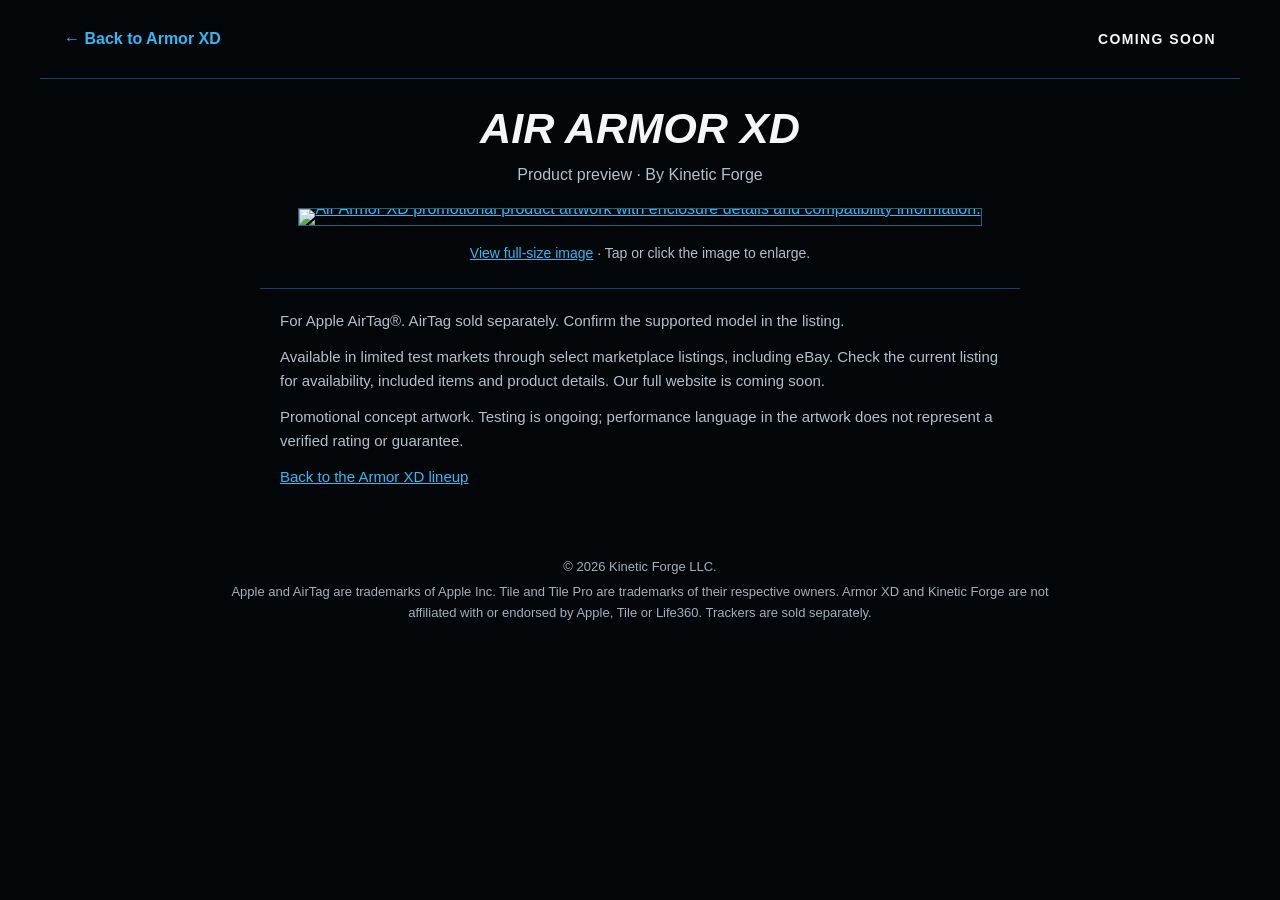
==== commit 0f009bcb: "Add files via upload" ====
--- a/air-armor-xd.html
+++ b/air-armor-xd.html
@@ -1,60 +1,22 @@
-<!doctype html><html lang="en"><head><meta charset="utf-8"><meta name="viewport" content="width=device-width,initial-scale=1"><title>Air Armor XD | Xtreme Duty Asset Protection</title><meta name="description" content="Air Armor XD is a rugged, low-profile protective enclosure for Apple AirTag, built for trailers, UTVs, equipment, coolers and more."><style>
-:root{--bg:#06090c;--panel:#0d1419;--line:#263640;--text:#f5f7f8;--muted:#aab6be;--blue:#1687e8}*{box-sizing:border-box}html{scroll-behavior:smooth;scroll-padding-top:92px}body{margin:0;background:var(--bg);color:var(--text);font-family:Arial,sans-serif}a{color:inherit}.wrap{max-width:1220px;margin:auto;padding:0 28px}header{position:sticky;top:0;z-index:20;background:#06090cf2;border-bottom:1px solid var(--line);backdrop-filter:blur(10px)}.nav{height:88px;display:flex;align-items:center;justify-content:space-between}.brand img{height:62px;display:block}nav{display:flex;gap:26px}nav a{text-decoration:none;color:#c1c9cf;font-weight:800}.hero{min-height:760px;position:relative;display:flex;align-items:center;overflow:hidden}.hero>img{position:absolute;inset:0;width:100%;height:100%;object-fit:cover}.hero:after{content:"";position:absolute;inset:0;background:linear-gradient(90deg,#030609f5 0,#030609d8 38%,#03060963 70%,#03060926)}.hero-copy{position:relative;z-index:2;max-width:720px}.eyebrow{color:var(--blue);font-size:.8rem;font-weight:900;letter-spacing:.19em;text-transform:uppercase}h1,h2,h3{font-family:Impact,'Arial Narrow',sans-serif;text-transform:uppercase;letter-spacing:.01em}h1{font-size:clamp(3.9rem,7vw,6.55rem);line-height:.86;margin:18px 0 22px}h1 span,h2 span{color:var(--blue)}h2{font-size:clamp(2.6rem,5vw,4.8rem);line-height:.94;margin:12px 0 20px}.lead{font-size:1.18rem;line-height:1.65;color:#c6cfd5;max-width:760px}.buttons{display:flex;gap:12px;flex-wrap:wrap;margin-top:27px}.btn{padding:15px 21px;border-radius:8px;text-decoration:none;font-weight:900;background:var(--blue)}.btn.alt{background:#0d151b;border:1px solid #385369}.proof{display:grid;grid-template-columns:repeat(6,1fr);border-top:1px solid #27465b;border-bottom:1px solid #27465b;background:linear-gradient(180deg,#0c151b,#081015);box-shadow:inset 0 1px 0 #ffffff08}.proof div{padding:26px 18px;border-right:1px solid #223542;min-height:142px}.proof b{display:block;margin:8px 0}.proof small{color:#9eabb4;line-height:1.4}.icon{color:var(--blue);font-size:1.3rem}.section{padding:82px 0;border-bottom:1px solid #142028}.center{text-align:center;max-width:900px;margin:auto}.center p{margin-left:auto;margin-right:auto}.story-grid{display:grid;grid-template-columns:repeat(3,1fr);gap:18px;margin-top:36px}.story{position:relative;min-height:420px;overflow:hidden;border:1px solid var(--line);border-radius:16px}.story img{position:absolute;inset:0;width:100%;height:100%;object-fit:cover}.story:after{content:"";position:absolute;inset:0;background:linear-gradient(180deg,#0000,#030609e8)}.story-copy{position:absolute;z-index:2;left:22px;right:22px;bottom:22px}.story-copy small{color:var(--blue);font-weight:900;letter-spacing:.15em}.story-copy h3{font-size:2rem;line-height:.95;margin:8px 0}.asset-grid{display:grid;grid-template-columns:repeat(6,1fr);gap:10px;margin-top:30px}.asset-grid span{padding:15px 8px;text-align:center;background:#0e161b;border:1px solid var(--line);border-radius:8px;font-weight:800;color:#c9d1d6}.scale{display:grid;grid-template-columns:1fr 1fr;gap:46px;align-items:center}.product-pair{display:grid;grid-template-columns:1fr 1fr;gap:14px}.product-pair img{width:100%;height:420px;object-fit:cover;border-radius:15px;border:1px solid var(--line)}.specs{display:grid;grid-template-columns:1fr 1fr;gap:10px;margin-top:24px}.spec{padding:14px 0;border-bottom:1px solid var(--line);color:#c4cdd3}.inside{display:grid;grid-template-columns:1.35fr .65fr .65fr;gap:14px;margin-top:30px}.inside img{width:100%;height:370px;object-fit:cover;border-radius:14px;border:1px solid var(--line)}.action{display:grid;grid-template-columns:repeat(3,1fr);gap:16px;margin-top:30px}.action img{width:100%;height:380px;object-fit:cover;border-radius:15px;border:1px solid var(--line)}.video{margin-top:22px;border:1px dashed #31566e;border-radius:15px;padding:28px;text-align:center;background:#0a141a}.video b{font-size:1.25rem}.video p{color:var(--muted)}.maker{display:grid;grid-template-columns:.9fr 1.1fr;gap:44px;align-items:center}.maker img{width:100%;max-width:520px}.cta{background:radial-gradient(circle at 50% 0,#0e3049,#071016 48%,#06090c);text-align:center}.legal{font-size:.8rem;color:#84929c;line-height:1.55;margin-top:28px}footer{padding:34px 0;color:#89959e;border-top:1px solid var(--line)}@media(max-width:900px){nav{display:none}.proof{grid-template-columns:repeat(2,1fr)}.story-grid,.scale,.maker{grid-template-columns:1fr}.asset-grid{grid-template-columns:repeat(3,1fr)}.inside,.action{grid-template-columns:1fr 1fr}.inside img:first-child{grid-column:1/-1}}@media(max-width:600px){.hero{min-height:680px}.brand img{height:52px}.proof,.story-grid,.asset-grid,.product-pair,.specs,.inside,.action{grid-template-columns:1fr}.inside img:first-child{grid-column:auto}.product-pair img,.inside img,.action img{height:auto}}
-
-.story img{filter:saturate(.92) contrast(1.04)}
-.story-copy{background:linear-gradient(180deg,#06101918,#061019d9);margin:-22px;padding:58px 22px 22px}
-.asset-grid{position:relative}
-.asset-grid:before{content:"BUILT FOR";grid-column:1/-1;color:var(--blue);font-size:.78rem;font-weight:900;letter-spacing:.18em;margin:3px 0 2px}
-.asset-grid span{transition:.2s ease}
-.asset-grid span:hover{border-color:#2d6e98;background:#10202b;color:#fff;transform:translateY(-2px)}
-.maker-shell{position:relative;overflow:hidden;background:
- radial-gradient(circle at 18% 50%,#0b3350 0,#08151e 24%,#060a0d 57%),
- linear-gradient(90deg,#07121a,#06090c)}
-.maker-shell:before{content:"";position:absolute;inset:-30%;background:linear-gradient(120deg,transparent 38%,#1687e80b 50%,transparent 62%);transform:rotate(-7deg);pointer-events:none}
-.maker{position:relative;z-index:2;grid-template-columns:1fr 1fr;min-height:390px}
-.maker-logo-wrap{position:relative;display:flex;align-items:center;justify-content:center;min-height:300px}
-.maker-logo-wrap:before{content:"";position:absolute;width:390px;height:390px;border-radius:50%;background:radial-gradient(circle,#1687e817 0,#1687e808 38%,transparent 70%);filter:blur(3px)}
-.maker-logo-wrap img{position:relative;z-index:2;mix-blend-mode:screen;width:100%;max-width:560px;filter:drop-shadow(0 0 24px #1687e825)}
-.maker-copy{padding:18px 0 18px 12px}
-.maker-copy .rule{width:88px;height:3px;background:var(--blue);margin:20px 0 22px}
-.maker-copy .maker-points{display:grid;grid-template-columns:repeat(3,1fr);gap:12px;margin-top:24px}
-.maker-point{border-top:1px solid #2b4658;padding-top:12px;color:#bac6ce;font-size:.9rem;line-height:1.4}
-.maker-point b{display:block;color:#fff;margin-bottom:4px}
-.inside h2{font-size:inherit}
-@media(max-width:900px){
- .maker{grid-template-columns:1fr;min-height:auto}
- .maker-copy{padding-left:0}
- .maker-logo-wrap{min-height:230px}
- .maker-logo-wrap img{max-width:480px}
- .maker-copy .maker-points{grid-template-columns:1fr 1fr 1fr}
-}
-@media(max-width:600px){
- .maker-copy .maker-points{grid-template-columns:1fr}
- .maker-logo-wrap{min-height:190px}
-}
-
-</style></head><body><header><div class="wrap nav"><a class="brand" href="index.html"><img src="armorxd-logo.jpg" alt="Armor XD"></a><nav><a href="#features">Features</a><a href="#applications">Applications</a><a href="#product">Product</a><a href="#inside">Inside</a><a href="#maker">Kinetic Forge</a></nav></div></header><main>
-<section class="hero"><img src="hero-utv.png" alt="Air Armor XD mounted on a muddy UTV"><div class="wrap" style="width:100%"><div class="hero-copy"><div class="eyebrow">Air Armor XD • Asset Protection Series</div><h1>PROTECT WHAT MATTERS.<br><span>TRACK IT ANYWHERE.</span></h1><p class="lead">Protect and track the equipment you don’t want to lose. Rugged, low-profile protection for Apple AirTag® — built around real equipment and demanding environments.</p><div class="buttons"><a class="btn" href="#product">See Air Armor XD</a><a class="btn alt" href="#applications">See Where It Goes</a></div></div></div></section>
-<section class="proof" id="features"><div><span class="icon">◒</span><b>Gasket-Sealed Design</b><small>O-ring gasket helps resist water, mud and dirt.</small></div><div><span class="icon">◆</span><b>Rugged Protection</b><small>Rigid enclosure for demanding equipment use.</small></div><div><span class="icon">◉</span><b>Hidden / Low Profile</b><small>Compact mounting helps keep the tracker discreet.</small></div><div><span class="icon">✦</span><b>Stainless Hardware</b><small>Corrosion-resistant mechanical fasteners.</small></div><div><span class="icon">↯</span><b>Easy Bolt-On Install</b><small>Integrated ears for straightforward mounting.</small></div><div><span class="icon">⌖</span><b>AirTag Compatible</b><small>Compatible with Apple AirTag®. Sold separately.</small></div></section>
-<section class="section"><div class="wrap center"><div class="eyebrow">Protect What Moves Your Life</div><h2>It’s not just an AirTag case.<br><span>It’s asset protection.</span></h2><p class="lead">Air Armor XD is designed for owners who put their equipment to work. Mount the tracker discreetly to the assets that matter and give it a rugged place to live.</p></div></section>
-<section class="section" id="applications"><div class="wrap"><div class="eyebrow">Real-World Applications</div><h2>One tracker. <span>Every asset.</span></h2><div class="story-grid"><article class="story"><img src="trailer-promo.png" alt="Trailer application"><div class="story-copy"><small>TRAILERS</small><h3>Your trailer left.<br>Your tracker didn’t.</h3></div></article><article class="story"><img src="cooler-promo.png" alt="Cooler application"><div class="story-copy"><small>COOLERS & GEAR</small><h3>Protect the gear.<br>Keep the tracker secure.</h3></div></article><article class="story"><img src="tile-impact.jpg" alt="Construction equipment application"><div class="story-copy"><small>CONSTRUCTION</small><h3>Track the jobsite.<br>Not the paperwork.</h3></div></article></div><div class="asset-grid"><span>UTV / ATV</span><span>Trailers</span><span>Skid Steers</span><span>Zero-Turn Mowers</span><span>Tractors</span><span>Generators</span><span>Coolers</span><span>Boats</span><span>RVs</span><span>Toolboxes</span><span>Motorcycles</span><span>Outdoor Gear</span></div></div></section>
-<section class="section" id="product"><div class="wrap scale"><div class="product-pair"><img src="product-black.jpeg" alt="Black Air Armor XD"><img src="product-white.jpeg" alt="White Air Armor XD"></div><div><div class="eyebrow">Air Armor XD</div><h2>Small footprint.<br><span>Serious protection.</span></h2><p class="lead">Designed to stay compact and discreet while providing a rigid enclosure, secure bolt-on mounting and serviceable access to the tracker.</p><div class="specs"><div class="spec"><b>Approx. Footprint</b><br>Roughly 2 × 3 in.</div><div class="spec"><b>Tracker</b><br>Apple AirTag compatible</div><div class="spec"><b>Closure</b><br>Four mechanical fasteners</div><div class="spec"><b>Mounting</b><br>Integrated bolt-on ears</div><div class="spec"><b>Seal</b><br>Replaceable gasket interface</div><div class="spec"><b>Service</b><br>Battery-accessible design</div></div></div></div></section>
-<section class="section" id="inside"><div class="wrap"><div class="eyebrow">Inside Air Armor XD</div><h2>Built different. <span>See why.</span></h2><p class="lead">The real product is the proof. See the enclosure, mounting ears, tracker pocket, gasket interface and mechanical hardware up close.</p><div class="inside"><img src="air-open.jpg" alt="Open Air Armor XD with AirTag"><img src="air-cavity.jpg" alt="Air Armor XD gasket cavity"><img src="air-angle.jpg" alt="Closed Air Armor XD"></div></div></section>
-<section class="section"><div class="wrap"><div class="eyebrow">Built for the Real World</div><h2>Air Armor XD <span>in action.</span></h2><div class="action"><img src="tile-utv.jpg" alt="UTV application"><img src="tile-trailer.jpg" alt="Trailer application"><img src="tile-cooler.jpg" alt="Cooler application"></div><div class="video"><b>REAL-WORLD VIDEO — COMING NEXT</b><p>Bolt-on installation • mud/water exposure • trailer or UTV vibration • opening the enclosure • AirTag battery access. Once testing is documented, this area can show actual results instead of broad claims.</p></div></div></section>
-<section class="section maker-shell" id="maker"><div class="wrap maker">
-<div class="maker-logo-wrap"><img src="kinetic-forge-logo.jpg" alt="Kinetic Forge — Engineered to Endure"></div>
-<div class="maker-copy">
-<div class="eyebrow">Made by Kinetic Forge LLC</div>
-<h2>Engineered <span>to endure.</span></h2>
-<div class="rule"></div>
-<p class="lead">Air Armor XD is part of the Armor XD rugged protection family from Kinetic Forge LLC—purpose-built equipment accessories shaped around demanding real-world use.</p>
-<div class="maker-points">
-<div class="maker-point"><b>ARMOR XD</b>Rugged protection family</div>
-<div class="maker-point"><b>AIR ARMOR XD</b>Flagship tracker enclosure</div>
-<div class="maker-point"><b>KINETIC FORGE</b>Designer and manufacturer</div>
-</div>
-</div></div></section>
-<section class="section cta"><div class="wrap center"><div class="eyebrow">Asset Protection Series</div><h2>Protect and track <span>what matters.</span></h2><p class="lead">Protect the tracker. Protect the asset. Marketplace purchase links will appear here when Air Armor XD listings go live.</p><div class="buttons" style="justify-content:center"><span class="btn" style="opacity:.55">Buy on eBay — Coming Soon</span></div><div style="margin-top:30px;font-family:Impact,'Arial Narrow',sans-serif;font-size:2rem;letter-spacing:.05em;color:#1687e8">ARMORXD.COM</div>
-<div style="display:flex;justify-content:center;gap:20px;flex-wrap:wrap;margin-top:18px;font-size:.86rem">
-<a href="installation-safety.html">Installation &amp; Safety</a><a href="terms.html">Terms of Use</a><a href="warranty.html">Warranty</a></div><p class="legal"><strong>Compatible with Apple AirTag®.</strong> AirTag sold separately. Apple®, AirTag®, and the Apple logo are trademarks of Apple Inc. Kinetic Forge LLC, Armor XD and Air Armor XD are not affiliated with or endorsed by Apple Inc. “Gasket-sealed” describes the enclosure design and is not an IP-rating claim. Approximate dimensions should be verified against the final production version before publication.</p></div></section>
-</main><footer><div class="wrap">ARMOR XD • Made by Kinetic Forge LLC • Engineered to Endure.</div></footer></body></html>
+<!doctype html>
+<html lang="en">
+<head>
+<meta charset="utf-8">
+<meta name="viewport" content="width=device-width,initial-scale=1">
+<meta name="theme-color" content="#020608">
+<meta name="description" content="Air Armor XD product preview by Kinetic Forge. Full website coming soon; limited marketplace test availability.">
+<title>Air Armor XD | Product Preview · Armor XD</title>
+<link rel="stylesheet" href="product-preview.css">
+<link rel="icon" type="image/svg+xml" href="data:image/svg+xml,%3Csvg xmlns='http://www.w3.org/2000/svg' viewBox='0 0 32 32'%3E%3Crect width='32' height='32' rx='6' fill='%2305090c'/%3E%3Cpath d='M7 7h18v12l-9 7-9-7z' fill='none' stroke='%2325b4f4' stroke-width='2'/%3E%3Cpath d='m12 12 8 8m0-8-8 8' stroke='white' stroke-width='3'/%3E%3C/svg%3E">
+</head>
+<body>
+<header class="preview-header"><a href="index.html#products">← Back to Armor XD</a><span class="status">Coming soon</span></header>
+<main class="preview-main">
+<div class="preview-heading"><h1>Air Armor XD</h1><p>Product preview · By Kinetic Forge</p></div>
+<a class="image-link" href="assets/Air%20Armor%20XD%20Coming%20Soon.png" aria-label="View Air Armor XD image full-size" title="View full-size image"><img src="assets/Air%20Armor%20XD%20Coming%20Soon.png" alt="Air Armor XD promotional product artwork with enclosure details and compatibility information."></a>
+<p class="image-help"><a href="assets/Air%20Armor%20XD%20Coming%20Soon.png">View full-size image</a> · Tap or click the image to enlarge.</p>
+<section class="preview-note" aria-label="Availability and compatibility"><p>For Apple AirTag®. AirTag sold separately. Confirm the supported model in the listing.</p><p>Available in limited test markets through select marketplace listings, including eBay. Check the current listing for availability, included items and product details. Our full website is coming soon.</p><p>Promotional concept artwork. Testing is ongoing; performance language in the artwork does not represent a verified rating or guarantee.</p><a href="index.html#products">Back to the Armor XD lineup</a></section>
+</main>
+<footer class="preview-footer"><p>© 2026 Kinetic Forge LLC.</p><p>Apple and AirTag are trademarks of Apple Inc. Tile and Tile Pro are trademarks of their respective owners. Armor XD and Kinetic Forge are not affiliated with or endorsed by Apple, Tile or Life360. Trackers are sold separately.</p></footer>
+</body>
+</html>
--- a/product-preview.css
+++ b/product-preview.css
@@ -0,0 +1 @@
+*{box-sizing:border-box}html{color-scheme:dark}body{margin:0;background:#020608;color:#f4f6f8;font:1rem/1.6 Arial,Helvetica,sans-serif}a{color:#30b9f5}a:focus-visible{outline:3px solid #30b9f5;outline-offset:5px}.preview-header{max-width:1200px;margin:auto;padding:18px 24px;display:flex;gap:16px;justify-content:space-between;align-items:center;border-bottom:1px solid #17445b}.preview-header a{text-decoration:none;font-weight:bold;padding:8px 0}.status{font-size:.875rem;font-weight:bold;text-transform:uppercase;letter-spacing:.1em}.preview-main{max-width:1200px;margin:auto;padding:24px}.preview-heading{text-align:center;margin-bottom:20px}h1{font-size:clamp(1.65rem,4vw,2.7rem);font-style:italic;line-height:1.2;margin:0 0 8px;text-transform:uppercase}.preview-heading p{color:#b2bfc9;margin:0}.image-link{display:block;width:fit-content;max-width:100%;margin:auto;line-height:0;border:1px solid #216181}.image-link img{display:block;width:auto;height:auto;max-width:100%;max-height:78vh;max-height:78svh;object-fit:contain}.image-link:hover{outline:1px solid #30b9f5}.image-help{text-align:center;font-size:.875rem;color:#b2bfc9;margin:16px 0 24px}.preview-note{max-width:760px;margin:0 auto;padding:20px;border-top:1px solid #17445b;color:#b2bfc9;font-size:.9375rem}.preview-note p{margin:0 0 12px}.preview-footer{text-align:center;padding:20px 24px;font-size:.8125rem;color:#a2afb9}.preview-footer p{margin:4px auto;max-width:850px}@media(max-width:500px){.preview-header{padding:12px 16px;flex-wrap:wrap;gap:6px 16px}.preview-main{padding:20px 12px}.status{font-size:.8125rem}.preview-note{padding:18px 8px}}@media(orientation:landscape) and (max-height:500px){.image-link img{max-height:90vh;max-height:90svh}}
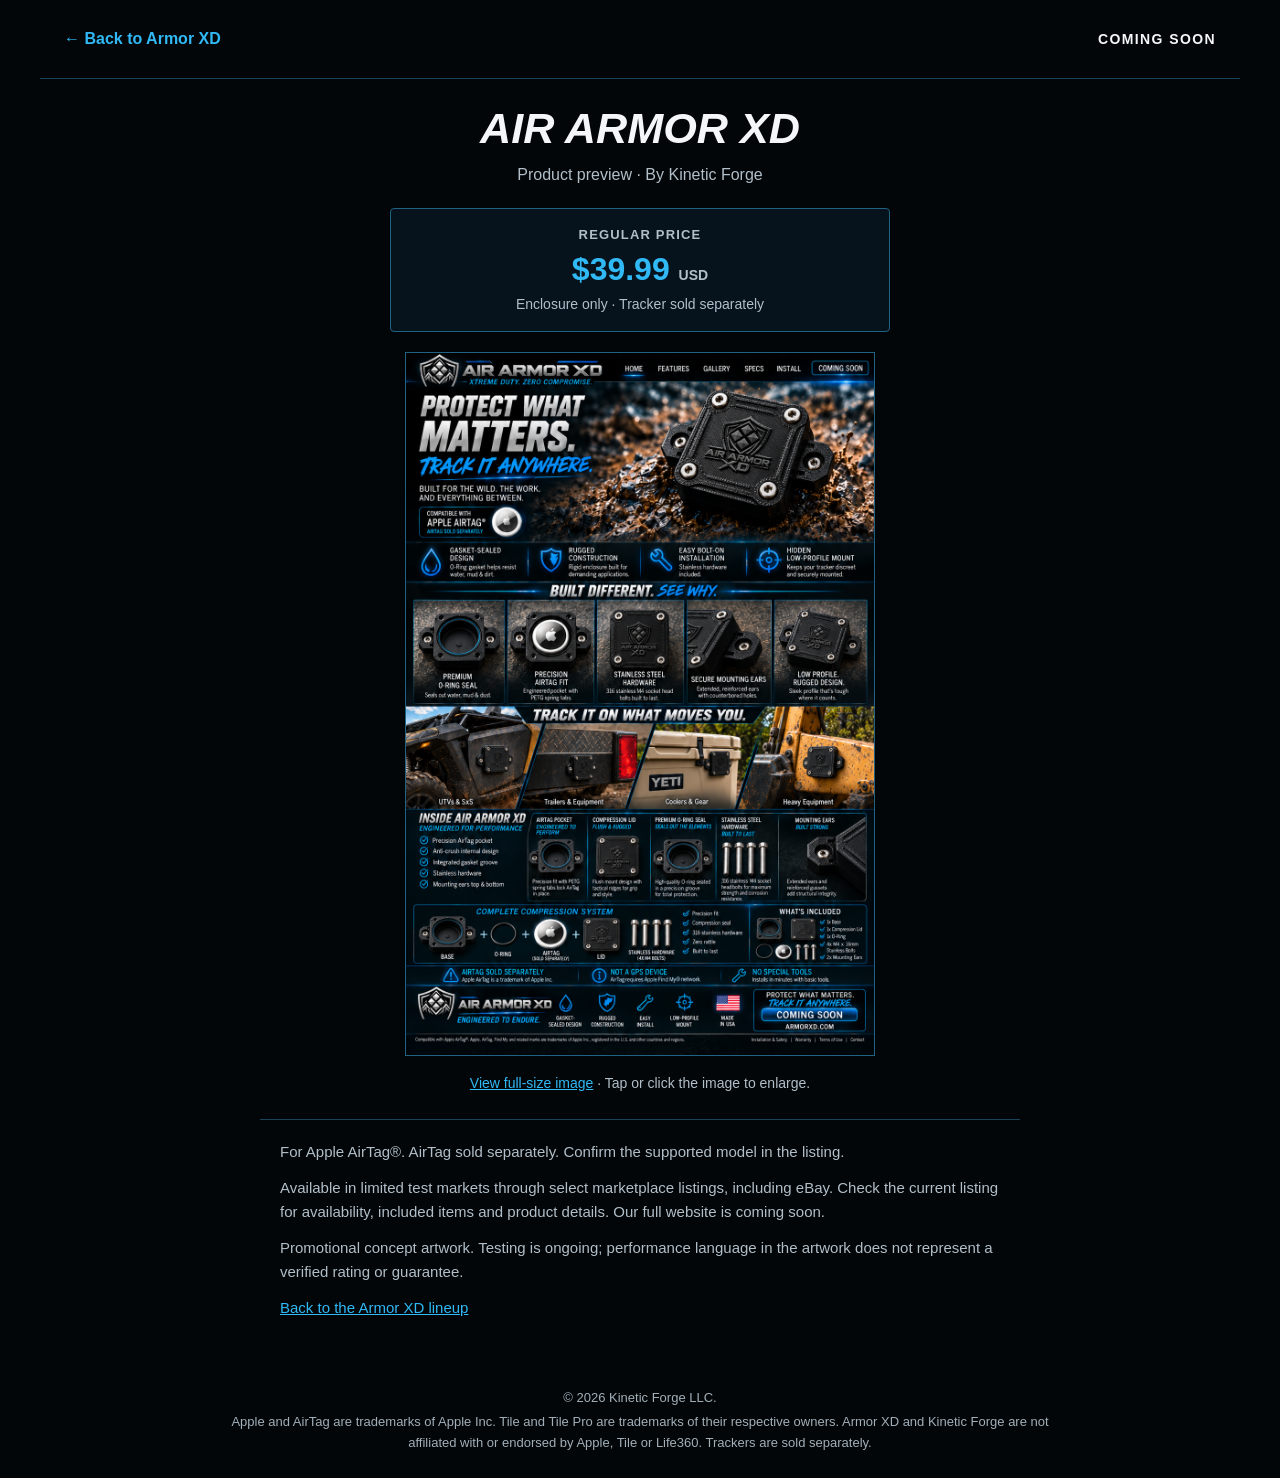
==== commit 2d04f469: "Update Armor XD website and pricing" ====
--- a/air-armor-xd.html
+++ b/air-armor-xd.html
@@ -13,6 +13,7 @@
 <header class="preview-header"><a href="index.html#products">← Back to Armor XD</a><span class="status">Coming soon</span></header>
 <main class="preview-main">
 <div class="preview-heading"><h1>Air Armor XD</h1><p>Product preview · By Kinetic Forge</p></div>
+<div class="retail-price"><span>Regular price</span><strong>$39.99 <small>USD</small></strong><p>Enclosure only · Tracker sold separately</p></div>
 <a class="image-link" href="assets/Air%20Armor%20XD%20Coming%20Soon.png" aria-label="View Air Armor XD image full-size" title="View full-size image"><img src="assets/Air%20Armor%20XD%20Coming%20Soon.png" alt="Air Armor XD promotional product artwork with enclosure details and compatibility information."></a>
 <p class="image-help"><a href="assets/Air%20Armor%20XD%20Coming%20Soon.png">View full-size image</a> · Tap or click the image to enlarge.</p>
 <section class="preview-note" aria-label="Availability and compatibility"><p>For Apple AirTag®. AirTag sold separately. Confirm the supported model in the listing.</p><p>Available in limited test markets through select marketplace listings, including eBay. Check the current listing for availability, included items and product details. Our full website is coming soon.</p><p>Promotional concept artwork. Testing is ongoing; performance language in the artwork does not represent a verified rating or guarantee.</p><a href="index.html#products">Back to the Armor XD lineup</a></section>
@@ -20,3 +21,4 @@
 <footer class="preview-footer"><p>© 2026 Kinetic Forge LLC.</p><p>Apple and AirTag are trademarks of Apple Inc. Tile and Tile Pro are trademarks of their respective owners. Armor XD and Kinetic Forge are not affiliated with or endorsed by Apple, Tile or Life360. Trackers are sold separately.</p></footer>
 </body>
 </html>
+
--- a/product-preview.css
+++ b/product-preview.css
@@ -1 +1,2 @@
 *{box-sizing:border-box}html{color-scheme:dark}body{margin:0;background:#020608;color:#f4f6f8;font:1rem/1.6 Arial,Helvetica,sans-serif}a{color:#30b9f5}a:focus-visible{outline:3px solid #30b9f5;outline-offset:5px}.preview-header{max-width:1200px;margin:auto;padding:18px 24px;display:flex;gap:16px;justify-content:space-between;align-items:center;border-bottom:1px solid #17445b}.preview-header a{text-decoration:none;font-weight:bold;padding:8px 0}.status{font-size:.875rem;font-weight:bold;text-transform:uppercase;letter-spacing:.1em}.preview-main{max-width:1200px;margin:auto;padding:24px}.preview-heading{text-align:center;margin-bottom:20px}h1{font-size:clamp(1.65rem,4vw,2.7rem);font-style:italic;line-height:1.2;margin:0 0 8px;text-transform:uppercase}.preview-heading p{color:#b2bfc9;margin:0}.image-link{display:block;width:fit-content;max-width:100%;margin:auto;line-height:0;border:1px solid #216181}.image-link img{display:block;width:auto;height:auto;max-width:100%;max-height:78vh;max-height:78svh;object-fit:contain}.image-link:hover{outline:1px solid #30b9f5}.image-help{text-align:center;font-size:.875rem;color:#b2bfc9;margin:16px 0 24px}.preview-note{max-width:760px;margin:0 auto;padding:20px;border-top:1px solid #17445b;color:#b2bfc9;font-size:.9375rem}.preview-note p{margin:0 0 12px}.preview-footer{text-align:center;padding:20px 24px;font-size:.8125rem;color:#a2afb9}.preview-footer p{margin:4px auto;max-width:850px}@media(max-width:500px){.preview-header{padding:12px 16px;flex-wrap:wrap;gap:6px 16px}.preview-main{padding:20px 12px}.status{font-size:.8125rem}.preview-note{padding:18px 8px}}@media(orientation:landscape) and (max-height:500px){.image-link img{max-height:90vh;max-height:90svh}}
+.retail-price{text-align:center;padding:16px;margin:0 0 20px;border:1px solid #216181;background:#06131c;border-radius:4px}.retail-price>span{display:block;font:700 .8125rem/1.5 Arial,Helvetica,sans-serif;letter-spacing:.09em;text-transform:uppercase;color:#b2bfc9}.retail-price strong{display:block;font:700 2rem/1.3 Arial,Helvetica,sans-serif;color:#30b9f5;margin:4px 0}.retail-price small{font-size:.875rem;color:#b2bfc9}.retail-price p{font:400 .875rem/1.5 Arial,Helvetica,sans-serif;color:#b2bfc9;margin:0}.preview-main>.retail-price{max-width:500px;margin:0 auto 20px}
